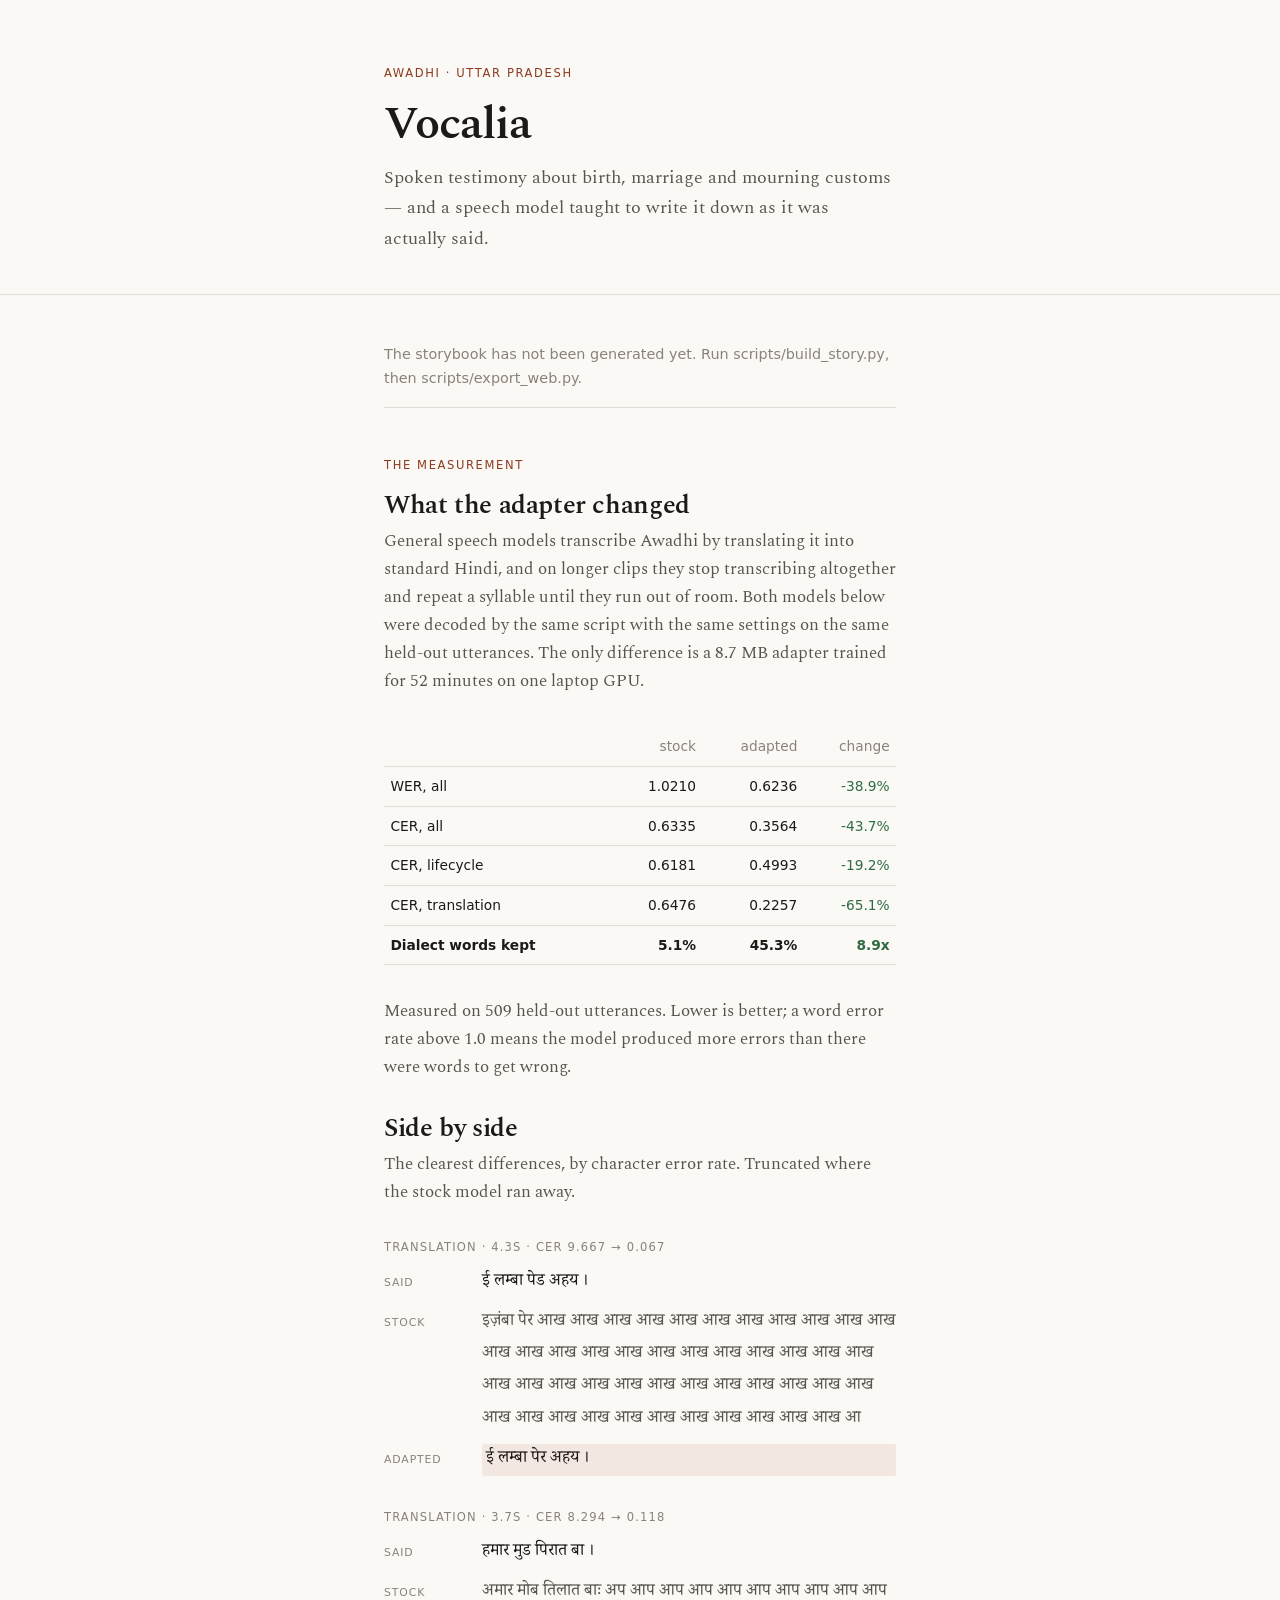
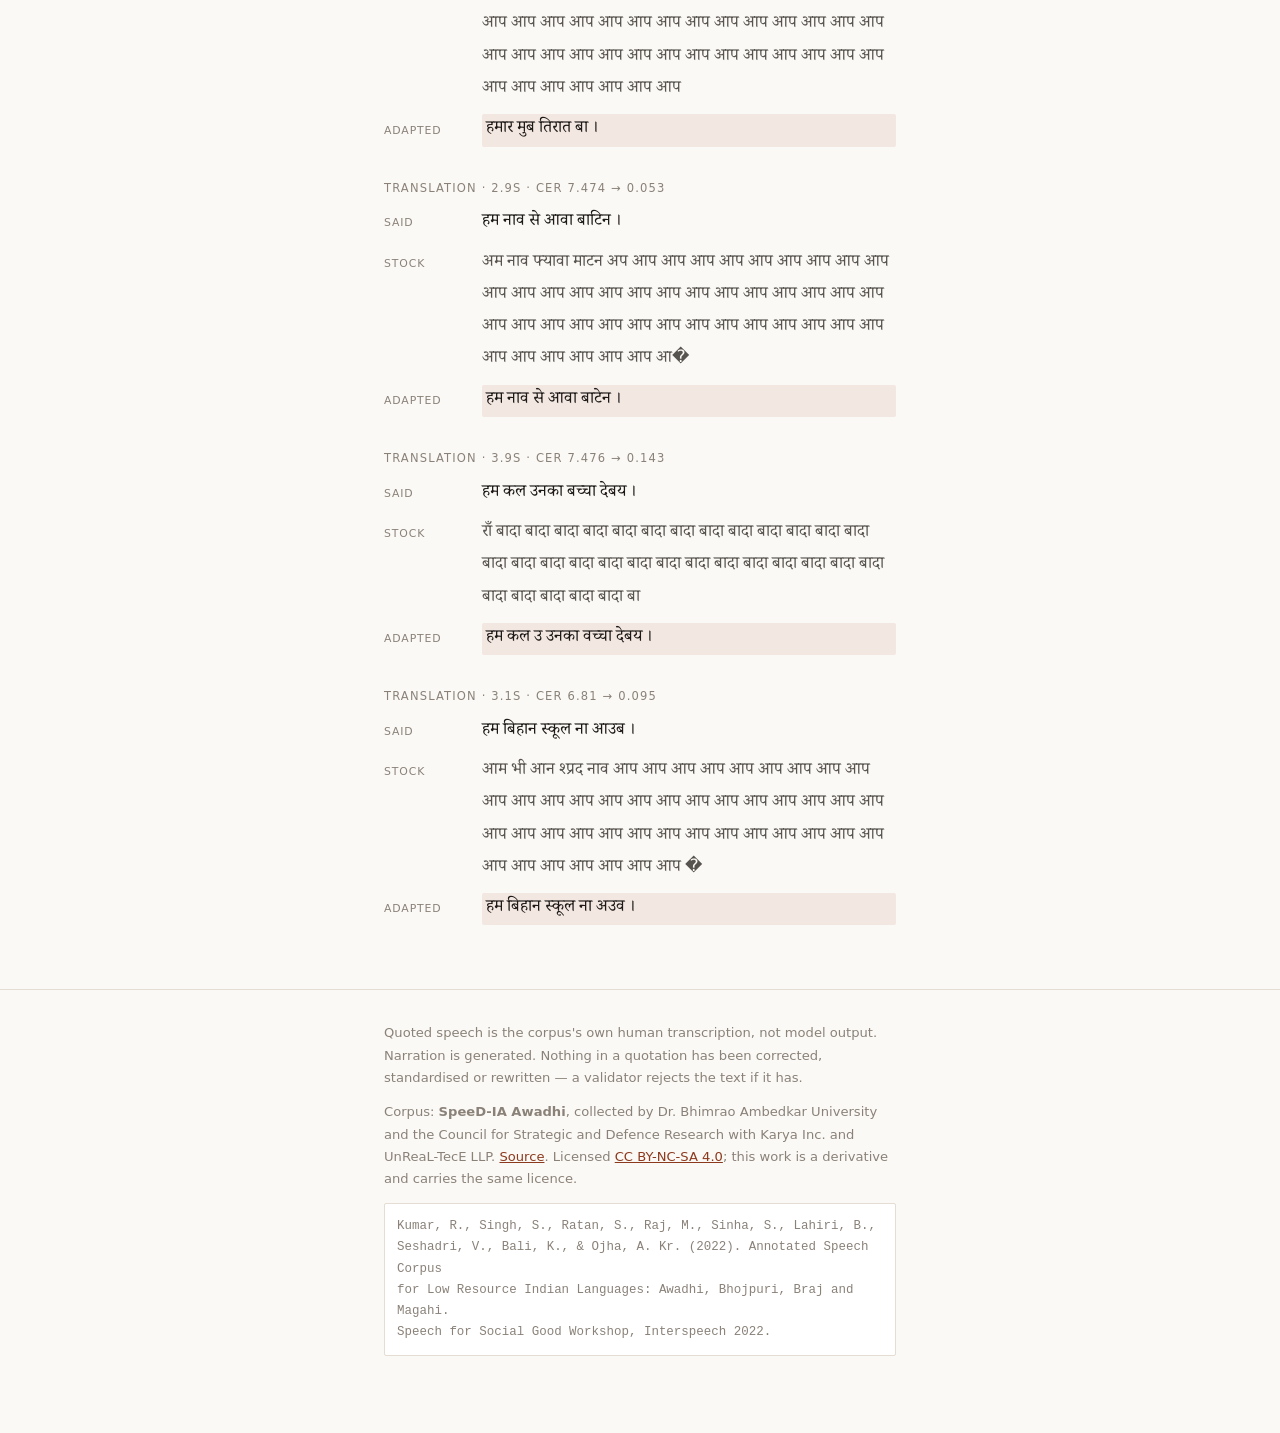
==== web/index.html @ 850640a4 "Add the static reader and its data export web/ is a static page with no backend: scripts/export_web." ====
<!doctype html>
<html lang="en">
<head>
<meta charset="utf-8">
<meta name="viewport" content="width=device-width, initial-scale=1">
<title>Vocalia</title>
<meta name="description" content="Awadhi testimony on birth, marriage and mourning customs, with a speech model adapted to transcribe the dialect as spoken.">
<link rel="preconnect" href="https://fonts.googleapis.com">
<link rel="preconnect" href="https://fonts.gstatic.com" crossorigin>
<link href="https://fonts.googleapis.com/css2?family=Noto+Serif+Devanagari:wght@400;600&family=Spectral:ital,wght@0,400;0,600;1,400&display=swap" rel="stylesheet">
<link rel="stylesheet" href="styles.css">
</head>
<body>

<header class="masthead">
  <div class="wrap">
    <p class="eyebrow">Awadhi &middot; Uttar Pradesh</p>
    <h1 id="title">Vocalia</h1>
    <p class="standfirst" id="subtitle">
      Spoken testimony about birth, marriage and mourning customs &mdash; and a
      speech model taught to write it down as it was actually said.
    </p>
  </div>
</header>

<main class="wrap">
  <section id="story">
    <p class="status">Loading&hellip;</p>
  </section>

  <section class="compare" id="compare">
    <p class="eyebrow">The measurement</p>
    <h2>What the adapter changed</h2>
    <p class="intro">
      General speech models transcribe Awadhi by translating it into standard
      Hindi, and on longer clips they stop transcribing altogether and repeat a
      syllable until they run out of room. Both models below were decoded by the
      same script with the same settings on the same held-out utterances. The
      only difference is a 8.7&nbsp;MB adapter trained for 52 minutes on one
      laptop GPU.
    </p>
    <div id="metrics"></div>
    <div id="samples"></div>
  </section>
</main>

<footer>
  <div class="wrap">
    <p id="provenance">
      Quoted speech is the corpus's own human transcription, not model output.
      Narration is generated. Nothing in a quotation has been corrected,
      standardised or rewritten &mdash; a validator rejects the text if it has.
    </p>
    <p>
      Corpus: <strong>SpeeD-IA Awadhi</strong>, collected by Dr.&nbsp;Bhimrao
      Ambedkar University and the Council for Strategic and Defence Research with
      Karya Inc. and UnReaL-TecE LLP.
      <a href="https://github.com/unrealtecellp/SpeeD-IA">Source</a>.
      Licensed <a href="https://creativecommons.org/licenses/by-nc-sa/4.0/">CC BY-NC-SA 4.0</a>;
      this work is a derivative and carries the same licence.
    </p>
    <pre class="cite">Kumar, R., Singh, S., Ratan, S., Raj, M., Sinha, S., Lahiri, B.,
Seshadri, V., Bali, K., &amp; Ojha, A. Kr. (2022). Annotated Speech Corpus
for Low Resource Indian Languages: Awadhi, Bhojpuri, Braj and Magahi.
Speech for Social Good Workshop, Interspeech 2022.</pre>
  </div>
</footer>

<script src="app.js"></script>
</body>
</html>
---- web/styles.css ----
:root {
  --bg: #fbf9f5;
  --surface: #ffffff;
  --ink: #1c1917;
  --ink-soft: #57534e;
  --ink-faint: #8a8279;
  --rule: #e3ddd3;
  --accent: #8c3a1e;
  --accent-soft: #f3e7e1;
  --good: #2f6b43;
  --bad: #9a3412;
  --measure: 34rem;
  --devanagari: "Noto Serif Devanagari", "Nirmala UI", "Mangal", serif;
  --latin: "Spectral", Georgia, "Times New Roman", serif;
  --ui: ui-sans-serif, system-ui, -apple-system, "Segoe UI", sans-serif;
}

@media (prefers-color-scheme: dark) {
  :root:not([data-theme="light"]) {
    --bg: #15130f;
    --surface: #1e1b16;
    --ink: #f0ece4;
    --ink-soft: #bdb5a8;
    --ink-faint: #8a8279;
    --rule: #342f27;
    --accent: #e89070;
    --accent-soft: #2d211b;
    --good: #7cc296;
    --bad: #e89070;
  }
}
:root[data-theme="dark"] {
  --bg: #15130f;
  --surface: #1e1b16;
  --ink: #f0ece4;
  --ink-soft: #bdb5a8;
  --ink-faint: #8a8279;
  --rule: #342f27;
  --accent: #e89070;
  --accent-soft: #2d211b;
  --good: #7cc296;
  --bad: #e89070;
}

* { box-sizing: border-box; }

body {
  margin: 0;
  background: var(--bg);
  color: var(--ink);
  font-family: var(--latin);
  font-size: 1.0625rem;
  line-height: 1.65;
  -webkit-font-smoothing: antialiased;
}

.wrap { max-width: var(--measure); margin: 0 auto; padding: 0 16px; }

/* ---------------------------------------------------------------- header --- */

header.masthead {
  border-bottom: 1px solid var(--rule);
  padding: 4rem 0 2.5rem;
  margin-bottom: 3rem;
}
.eyebrow {
  font-family: var(--ui);
  font-size: 0.72rem;
  letter-spacing: 0.14em;
  text-transform: uppercase;
  color: var(--accent);
  margin: 0 0 1rem;
}
h1 {
  font-size: clamp(2rem, 7vw, 2.9rem);
  line-height: 1.12;
  letter-spacing: -0.02em;
  margin: 0 0 0.75rem;
  font-weight: 600;
}
.standfirst {
  font-size: 1.15rem;
  color: var(--ink-soft);
  margin: 0;
  text-wrap: pretty;
}

/* --------------------------------------------------------------- chapters --- */

.chapter { margin: 0 0 4.5rem; }
.chapter-num {
  font-family: var(--ui);
  font-size: 0.72rem;
  letter-spacing: 0.14em;
  text-transform: uppercase;
  color: var(--ink-faint);
  margin: 0 0 0.4rem;
}
h2 {
  font-size: 1.6rem;
  line-height: 1.2;
  letter-spacing: -0.015em;
  margin: 0 0 0.35rem;
  font-weight: 600;
}
.chapter-sub { color: var(--ink-soft); font-style: italic; margin: 0 0 1.5rem; }
.intro { color: var(--ink-soft); margin: 0 0 2rem; }
.bridge { color: var(--ink-soft); margin: 0 0 1.25rem; }

.entry {
  background: var(--surface);
  border: 1px solid var(--rule);
  border-left: 3px solid var(--accent);
  border-radius: 2px;
  padding: 1.25rem 1.25rem 1rem;
  margin: 0 0 1.5rem;
}

/* Devanagari needs more vertical room than Latin at the same point size, or
   the matras collide with the line above. */
.quote {
  font-family: var(--devanagari);
  font-size: 1.22rem;
  line-height: 2.05;
  margin: 0 0 0.9rem;
  text-wrap: pretty;
}

.entry-foot {
  display: flex;
  align-items: center;
  gap: 0.75rem;
  flex-wrap: wrap;
  border-top: 1px solid var(--rule);
  padding-top: 0.75rem;
}
.utt-id {
  font-family: var(--ui);
  font-size: 0.7rem;
  color: var(--ink-faint);
  letter-spacing: 0.04em;
}
audio { height: 32px; max-width: 100%; flex: 1 1 200px; }

/* ------------------------------------------------------------- comparison --- */

.compare { border-top: 1px solid var(--rule); padding-top: 3rem; margin-top: 1rem; }

table.metrics {
  width: 100%;
  border-collapse: collapse;
  font-family: var(--ui);
  font-size: 0.86rem;
  margin: 1.5rem 0 2rem;
}
table.metrics th, table.metrics td {
  text-align: right;
  padding: 0.5rem 0.4rem;
  border-bottom: 1px solid var(--rule);
}
table.metrics th:first-child, table.metrics td:first-child { text-align: left; }
table.metrics thead th { color: var(--ink-faint); font-weight: 500; }
table.metrics tbody tr:last-child td { font-weight: 600; }
.delta-good { color: var(--good); }
.delta-bad { color: var(--bad); }

.sample { margin: 0 0 2rem; }
.sample h4 {
  font-family: var(--ui);
  font-size: 0.72rem;
  letter-spacing: 0.1em;
  text-transform: uppercase;
  color: var(--ink-faint);
  margin: 0 0 0.6rem;
  font-weight: 500;
}
.line { display: grid; grid-template-columns: 5.5rem 1fr; gap: 0.6rem; margin-bottom: 0.5rem; }
.line .label {
  font-family: var(--ui);
  font-size: 0.68rem;
  letter-spacing: 0.08em;
  text-transform: uppercase;
  color: var(--ink-faint);
  padding-top: 0.45rem;
}
.line .text { font-family: var(--devanagari); line-height: 1.9; }
.line.ref .text { color: var(--ink); }
.line.base .text { color: var(--ink-soft); }
.line.lora .text { color: var(--ink); background: var(--accent-soft); padding: 0 0.3rem; border-radius: 2px; }

@media (max-width: 34rem) {
  .line { grid-template-columns: 1fr; gap: 0.15rem; }
  .line .label { padding-top: 0.4rem; }
}

/* ------------------------------------------------------------------ foot --- */

footer {
  border-top: 1px solid var(--rule);
  margin-top: 4rem;
  padding: 2rem 0 4rem;
  font-family: var(--ui);
  font-size: 0.82rem;
  color: var(--ink-faint);
  line-height: 1.7;
}
footer a { color: var(--accent); }
footer p { margin: 0 0 0.75rem; }
.cite {
  font-size: 0.78rem;
  background: var(--surface);
  border: 1px solid var(--rule);
  border-radius: 2px;
  padding: 0.75rem;
  overflow-x: auto;
  white-space: pre-wrap;
  word-break: break-word;
}

.status { color: var(--ink-faint); font-family: var(--ui); font-size: 0.9rem; }
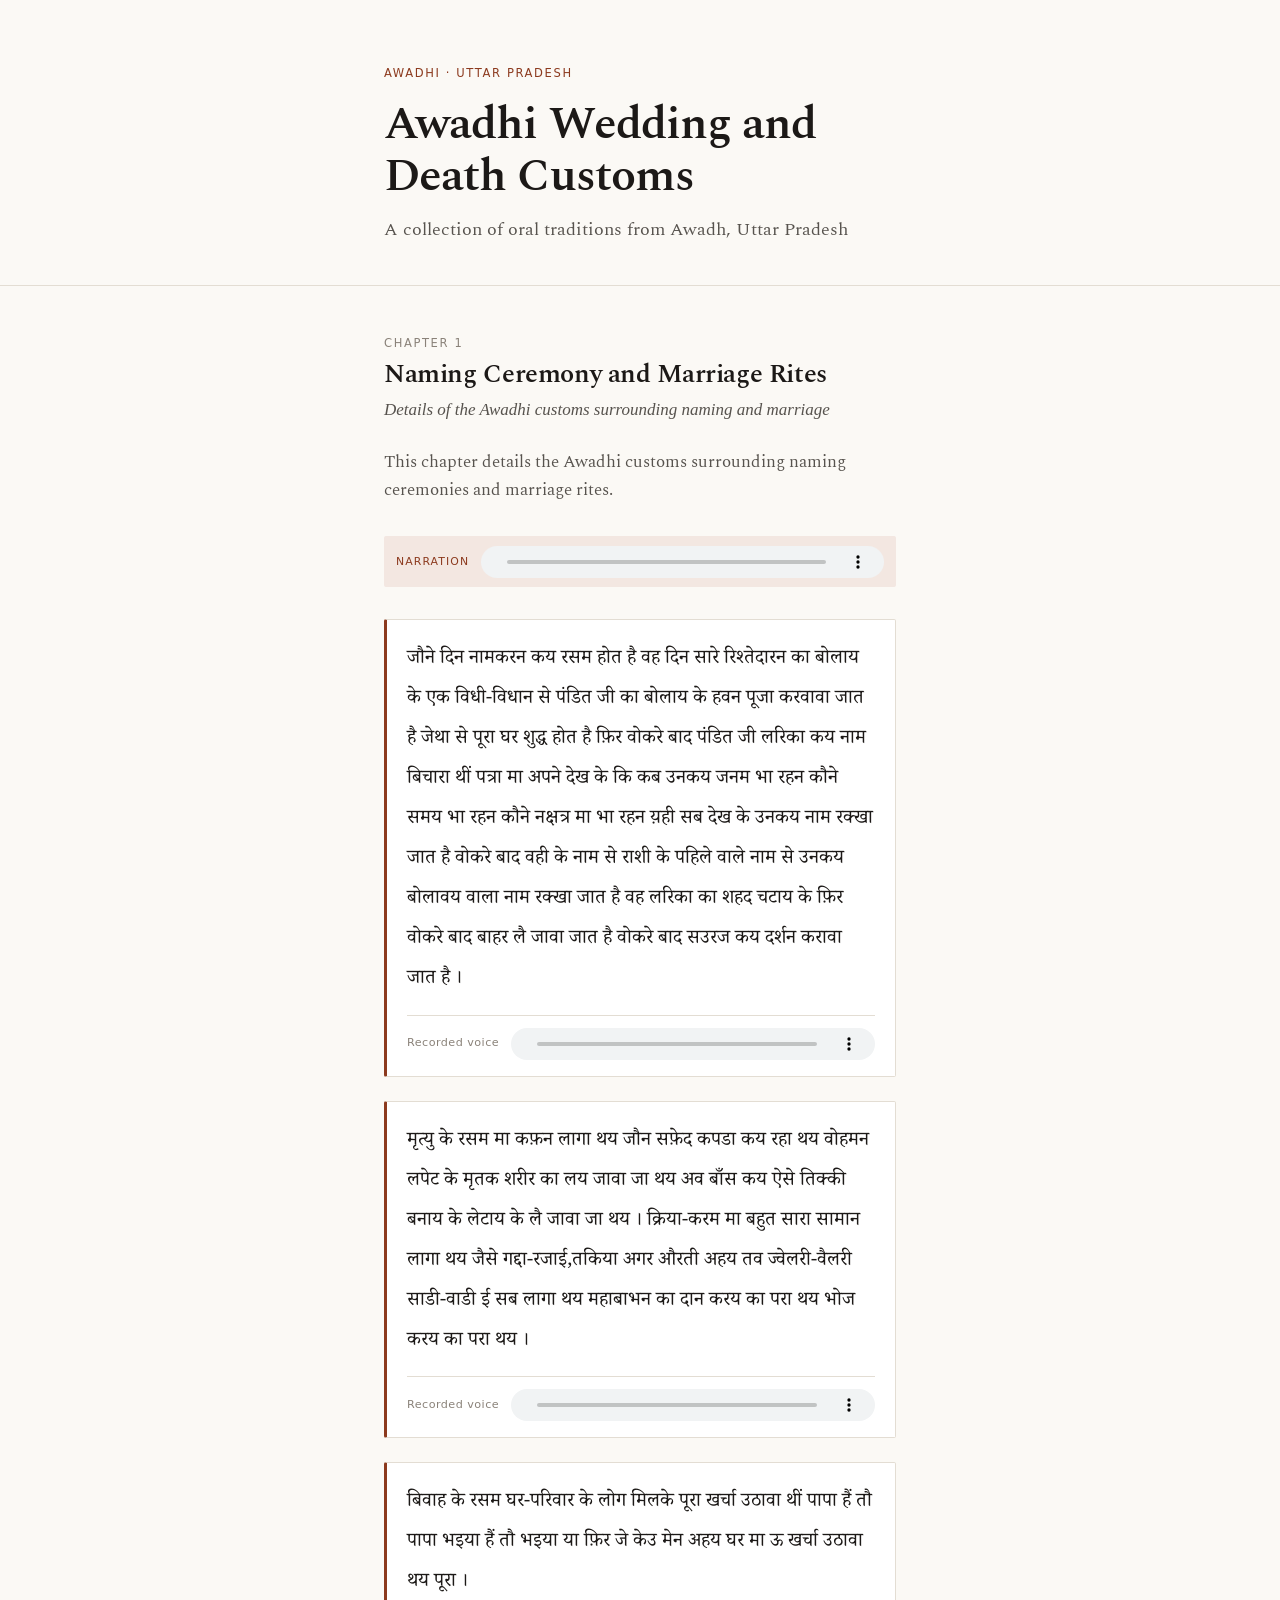
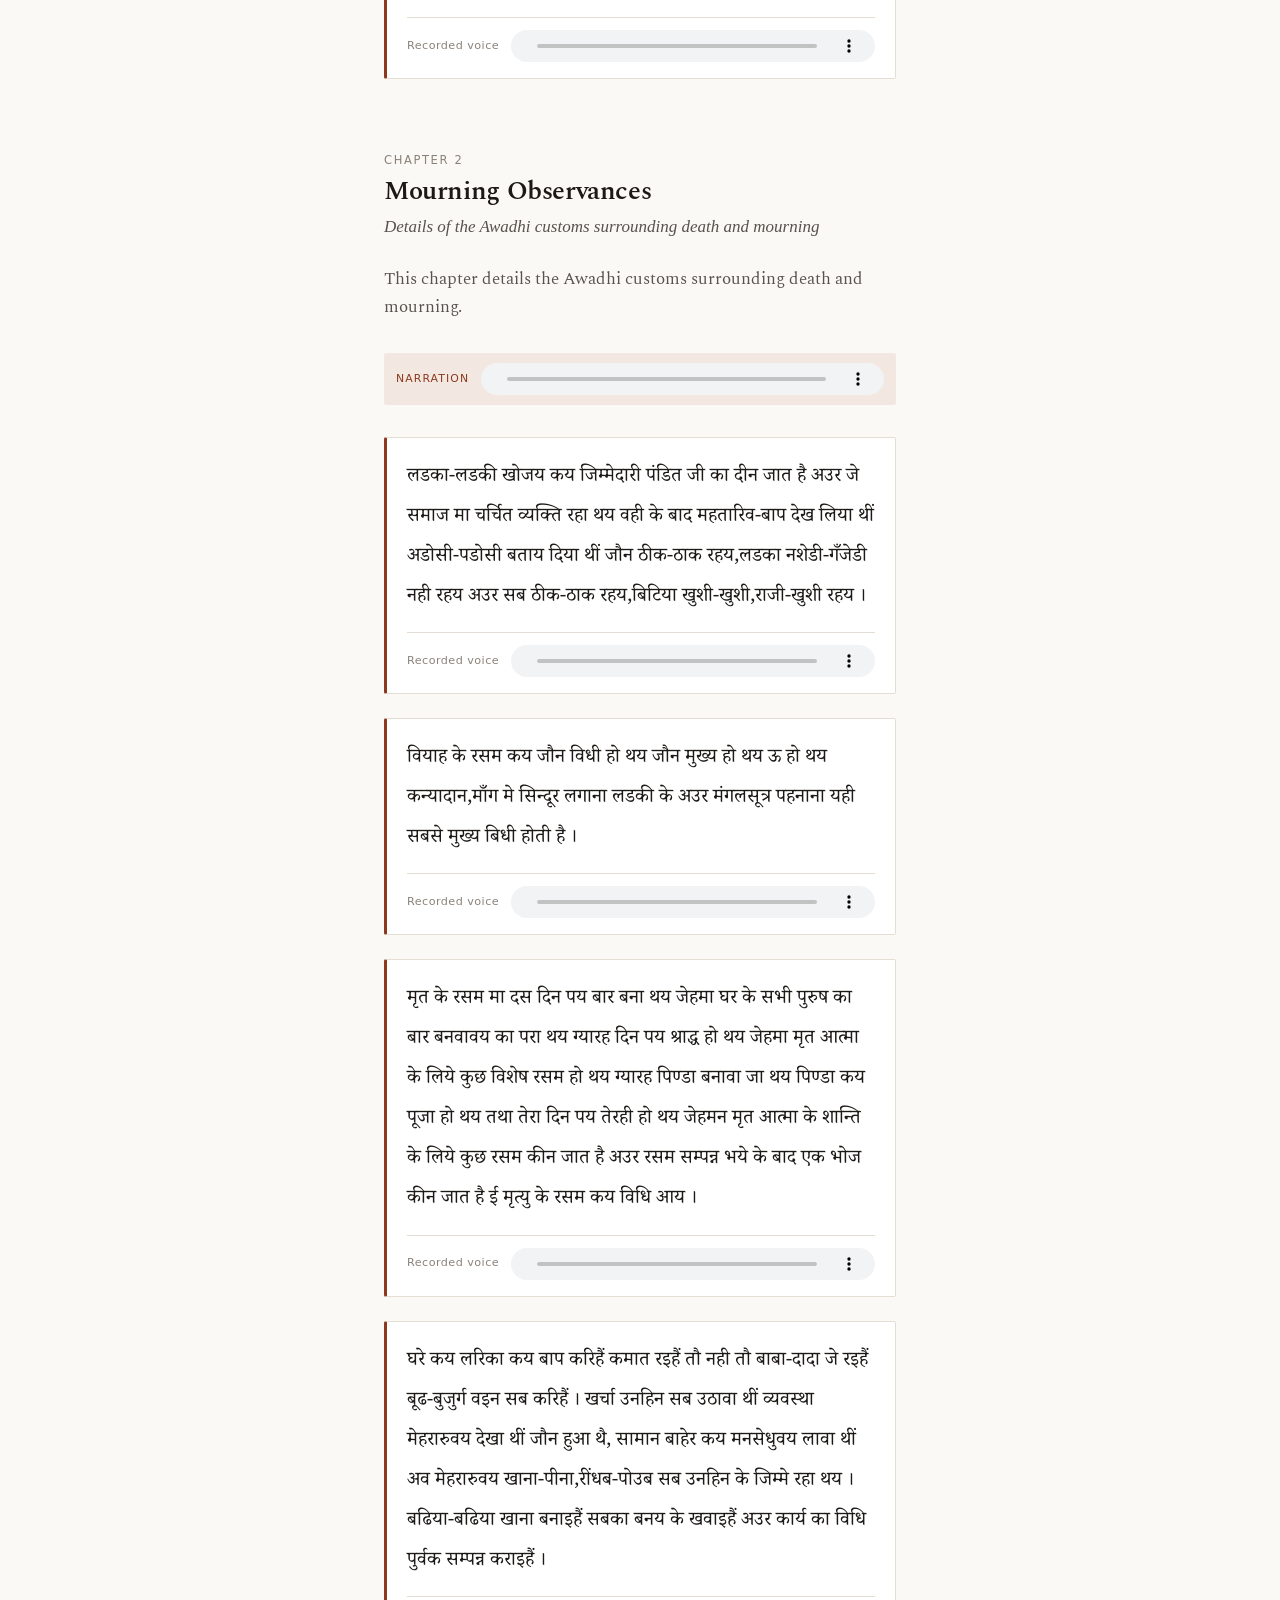
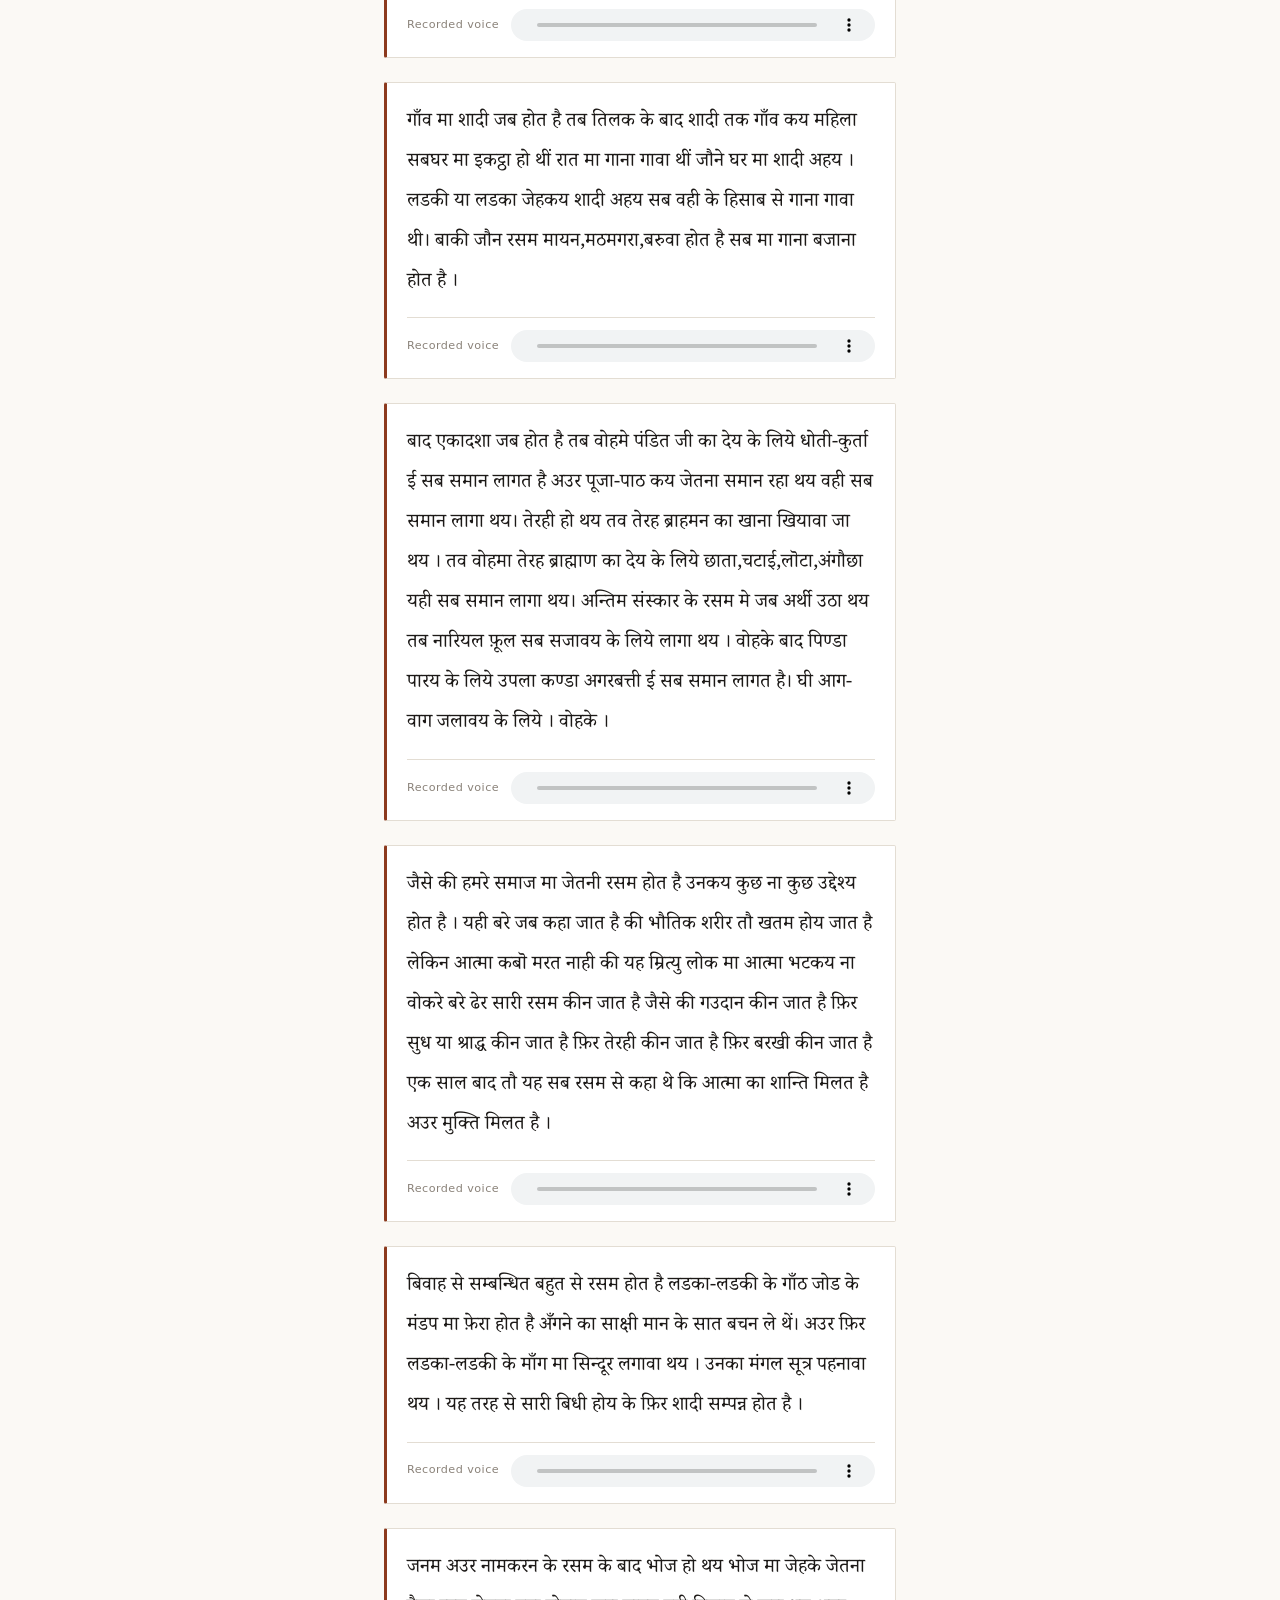
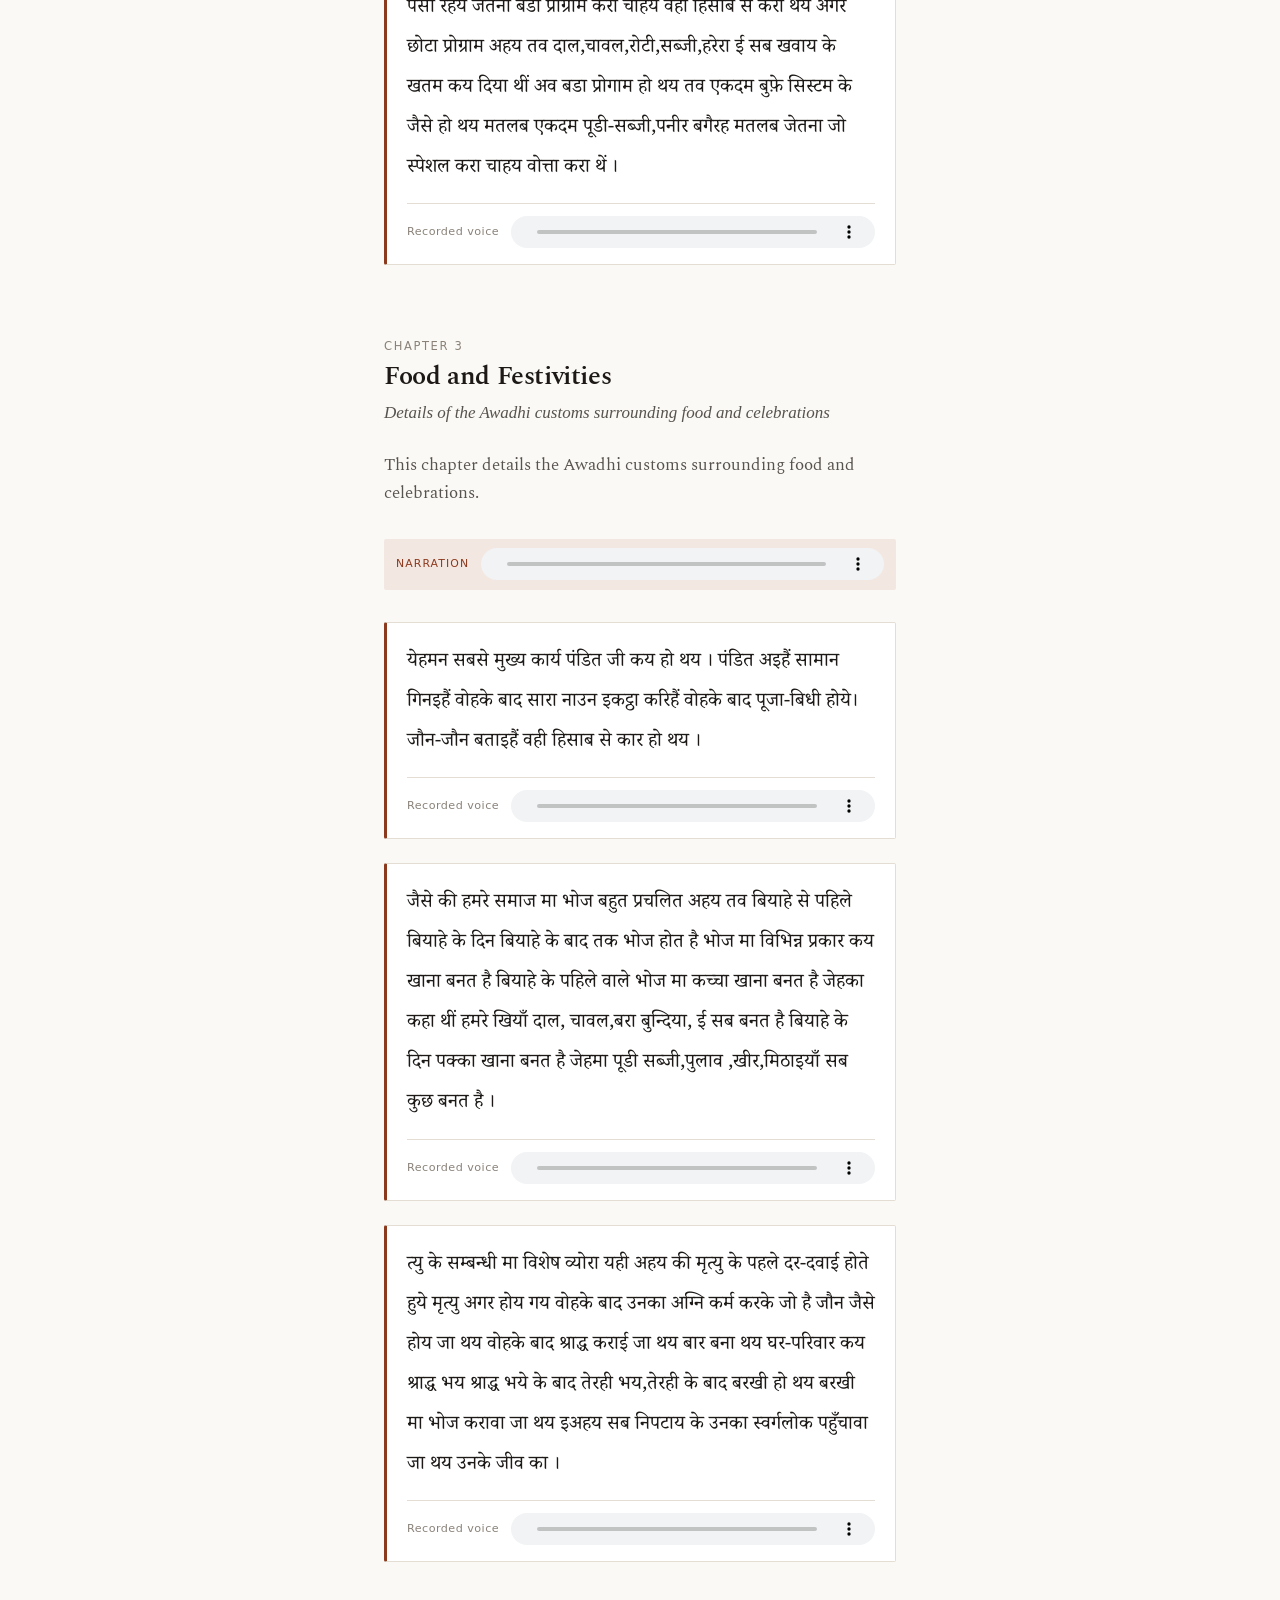
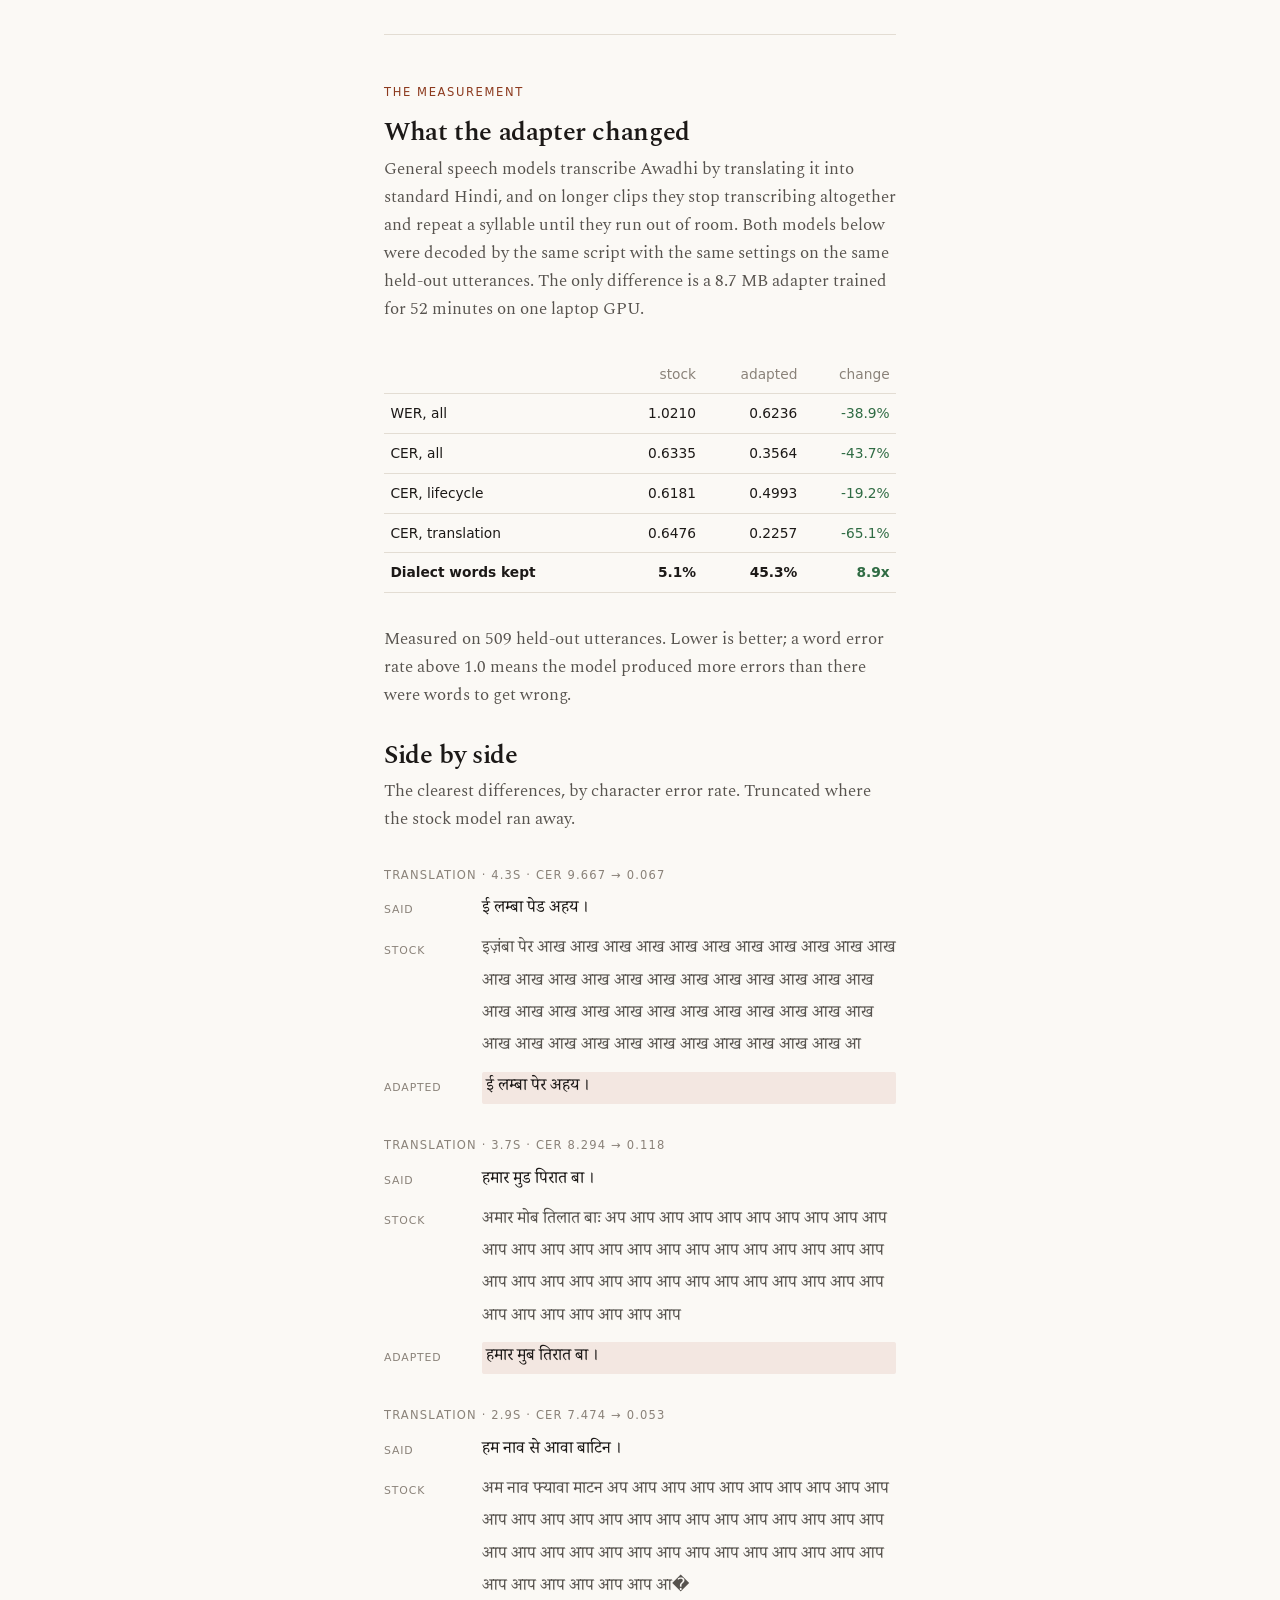
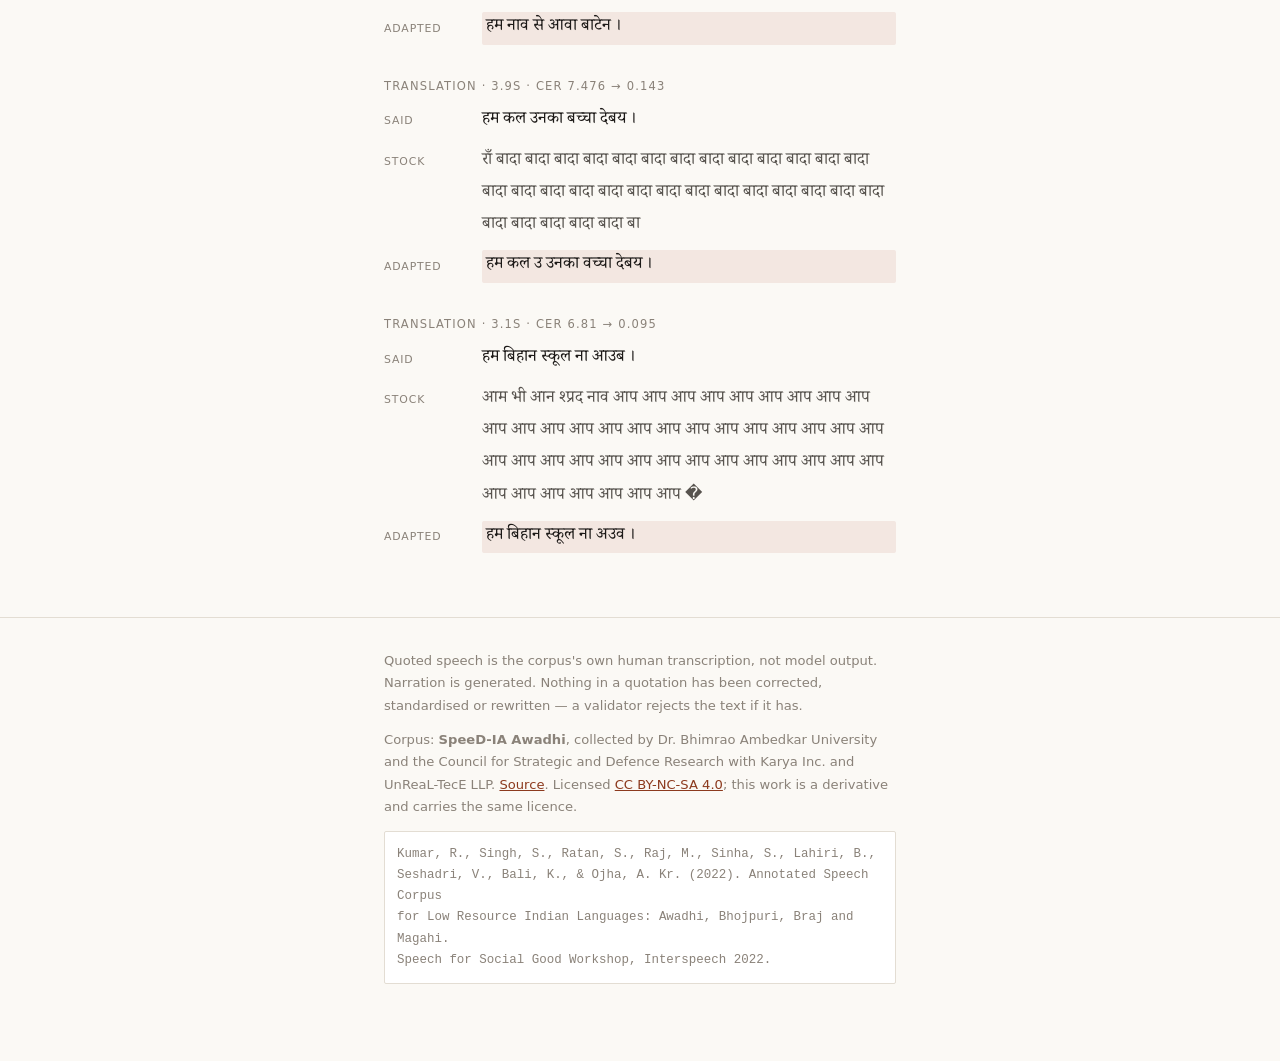
==== commit dde13b0f: "Rename the project to Homespun Vocalia read like a text-to-speech startup, which is close to the opp" ====
--- a/web/index.html
+++ b/web/index.html
@@ -3,7 +3,7 @@
 <head>
 <meta charset="utf-8">
 <meta name="viewport" content="width=device-width, initial-scale=1">
-<title>Vocalia</title>
+<title>Homespun</title>
 <meta name="description" content="Awadhi testimony on birth, marriage and mourning customs, with a speech model adapted to transcribe the dialect as spoken.">
 <link rel="preconnect" href="https://fonts.googleapis.com">
 <link rel="preconnect" href="https://fonts.gstatic.com" crossorigin>
@@ -15,7 +15,7 @@
 <header class="masthead">
   <div class="wrap">
     <p class="eyebrow">Awadhi &middot; Uttar Pradesh</p>
-    <h1 id="title">Vocalia</h1>
+    <h1 id="title">Homespun</h1>
     <p class="standfirst" id="subtitle">
       Spoken testimony about birth, marriage and mourning customs &mdash; and a
       speech model taught to write it down as it was actually said.
--- a/web/styles.css
+++ b/web/styles.css
@@ -142,6 +142,24 @@
 }
 audio { height: 32px; max-width: 100%; flex: 1 1 200px; }
 
+.narration {
+  display: flex;
+  align-items: center;
+  gap: 0.75rem;
+  flex-wrap: wrap;
+  margin: 0 0 2rem;
+  padding: 0.6rem 0.75rem;
+  background: var(--accent-soft);
+  border-radius: 2px;
+}
+.narration-label {
+  font-family: var(--ui);
+  font-size: 0.68rem;
+  letter-spacing: 0.1em;
+  text-transform: uppercase;
+  color: var(--accent);
+}
+
 /* ------------------------------------------------------------- comparison --- */
 
 .compare { border-top: 1px solid var(--rule); padding-top: 3rem; margin-top: 1rem; }
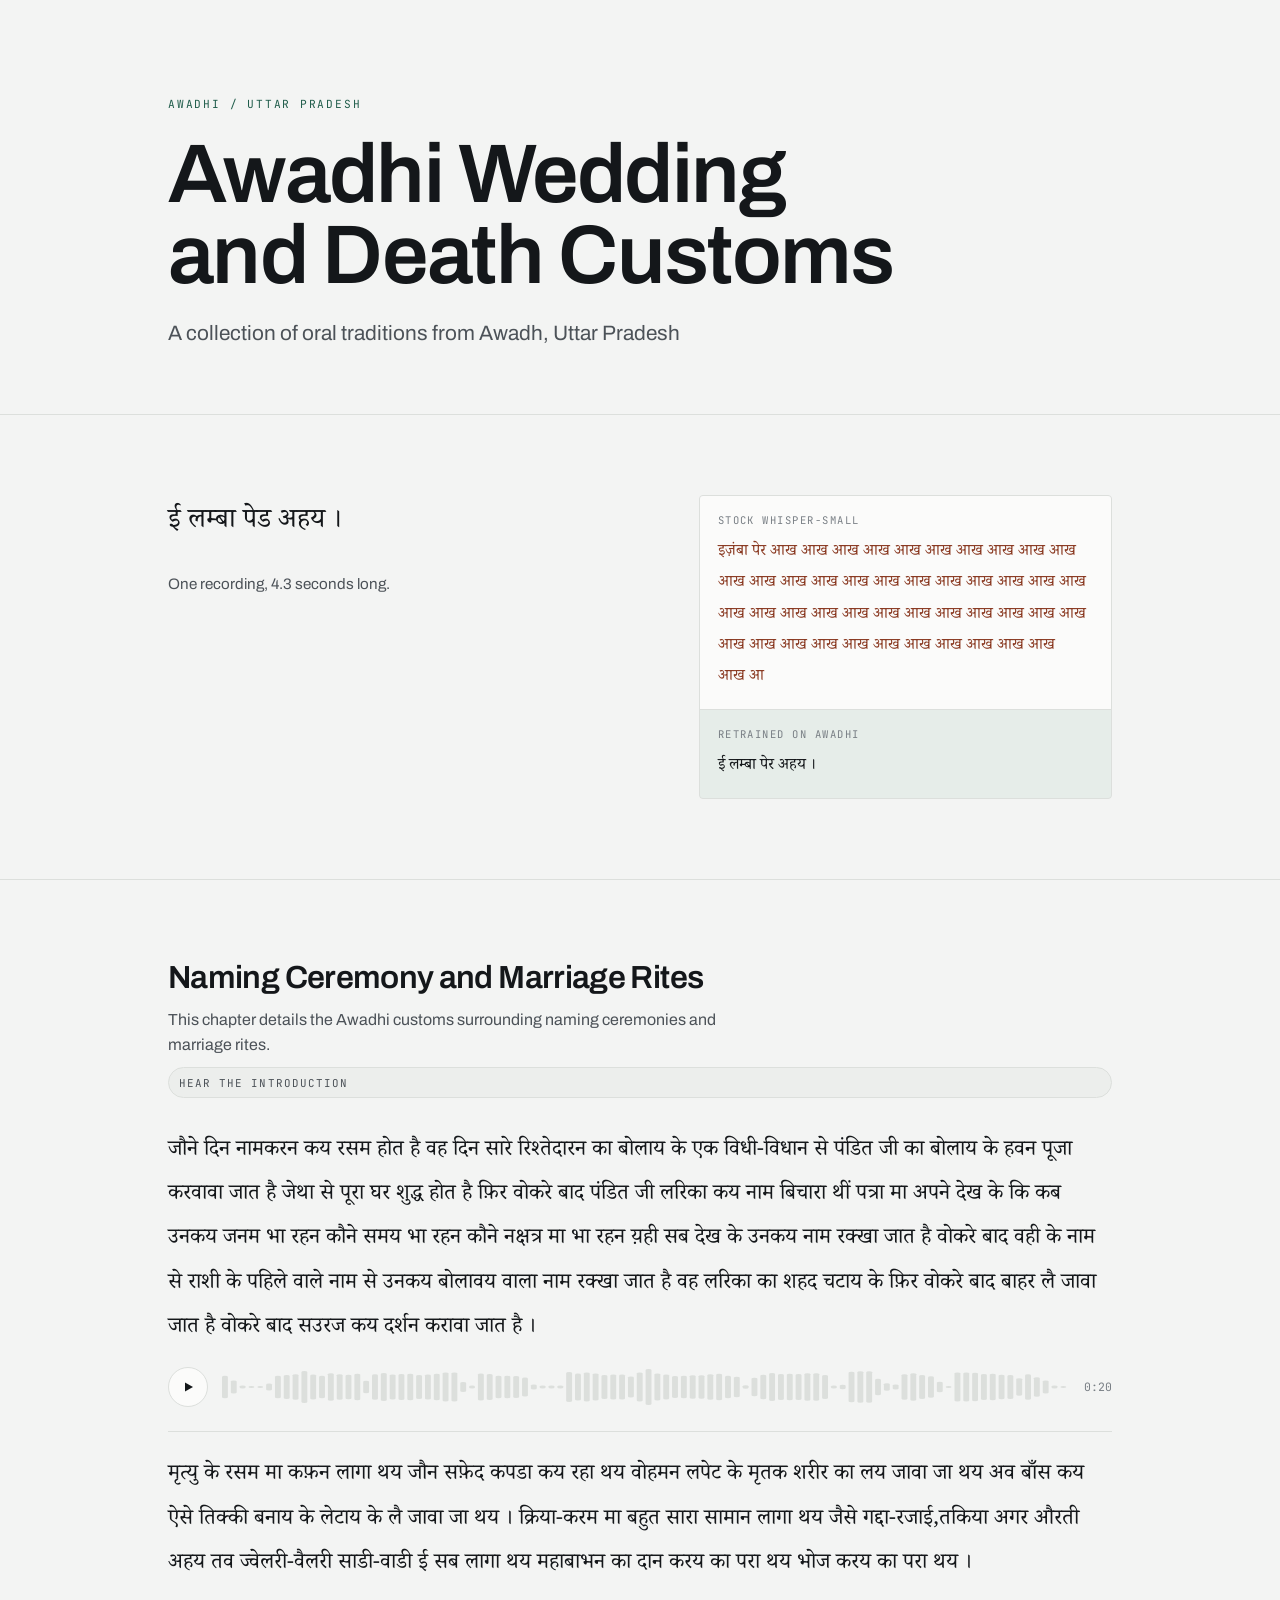
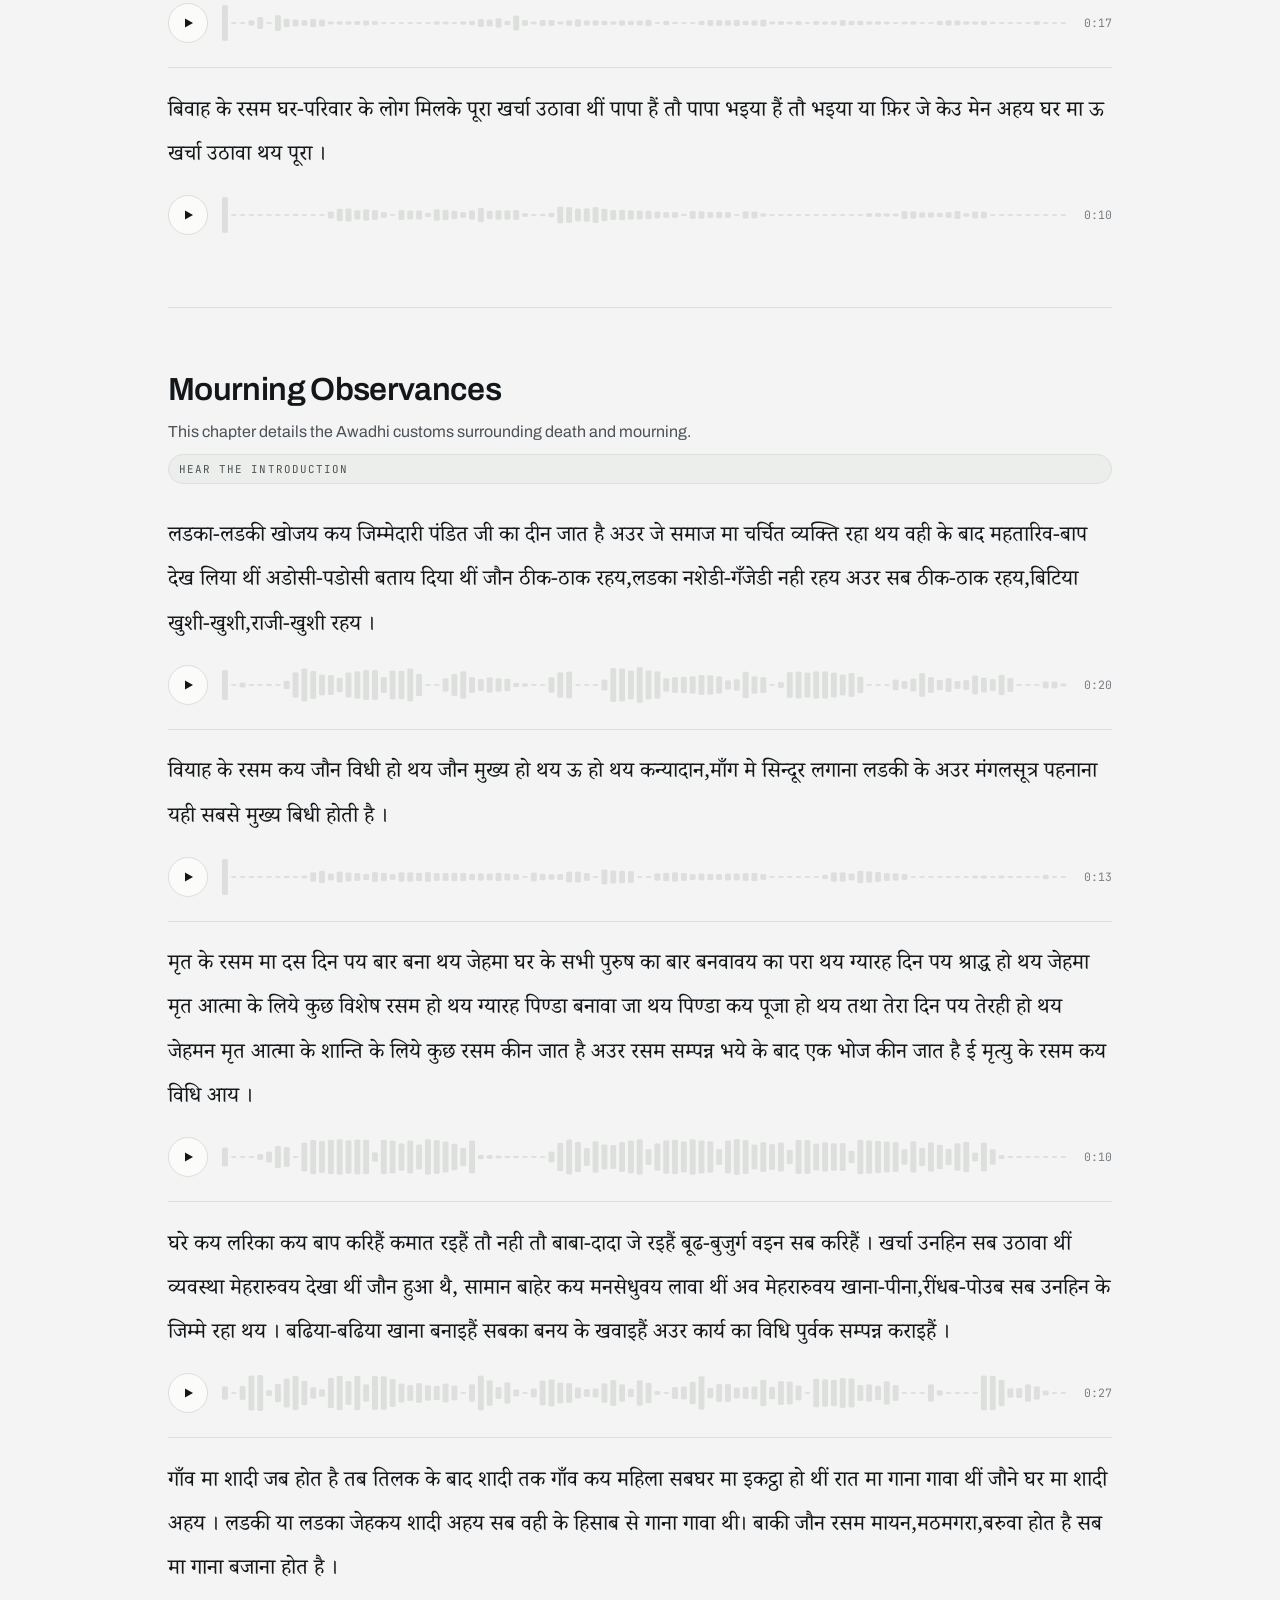
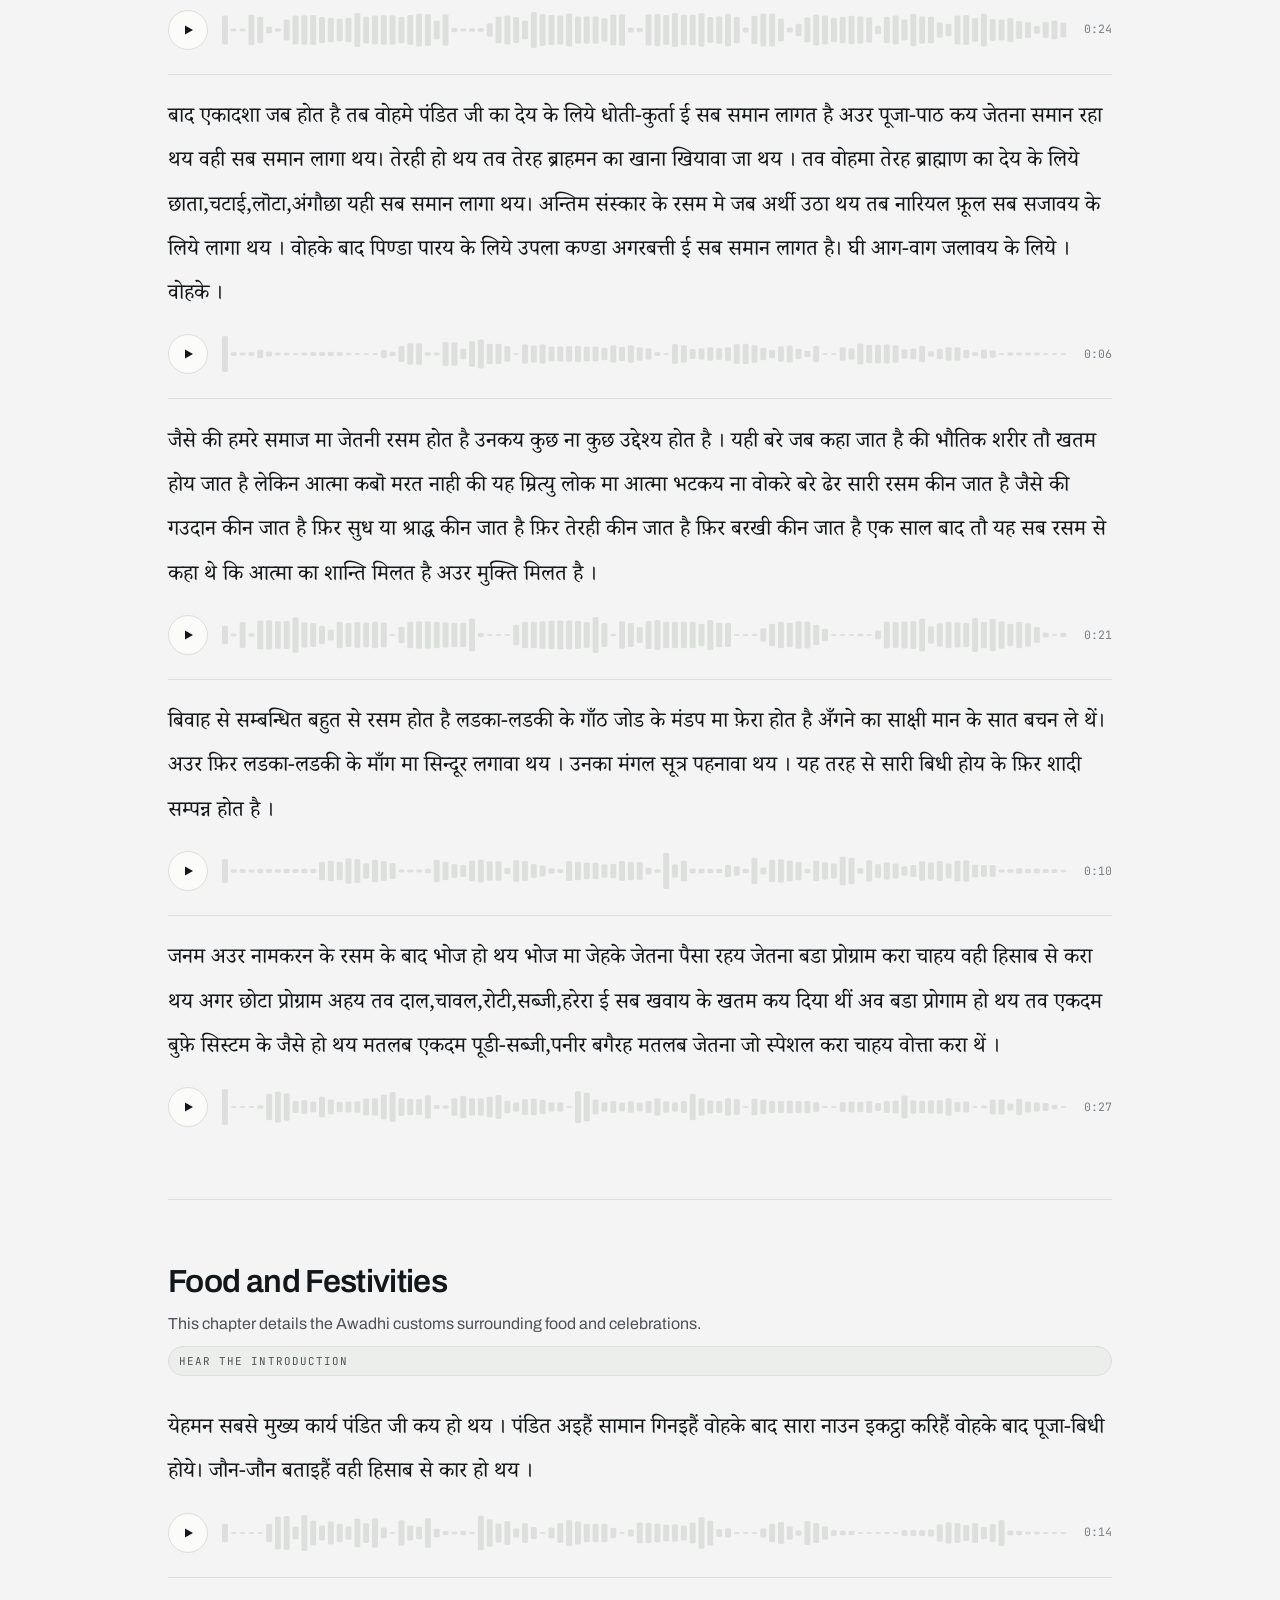
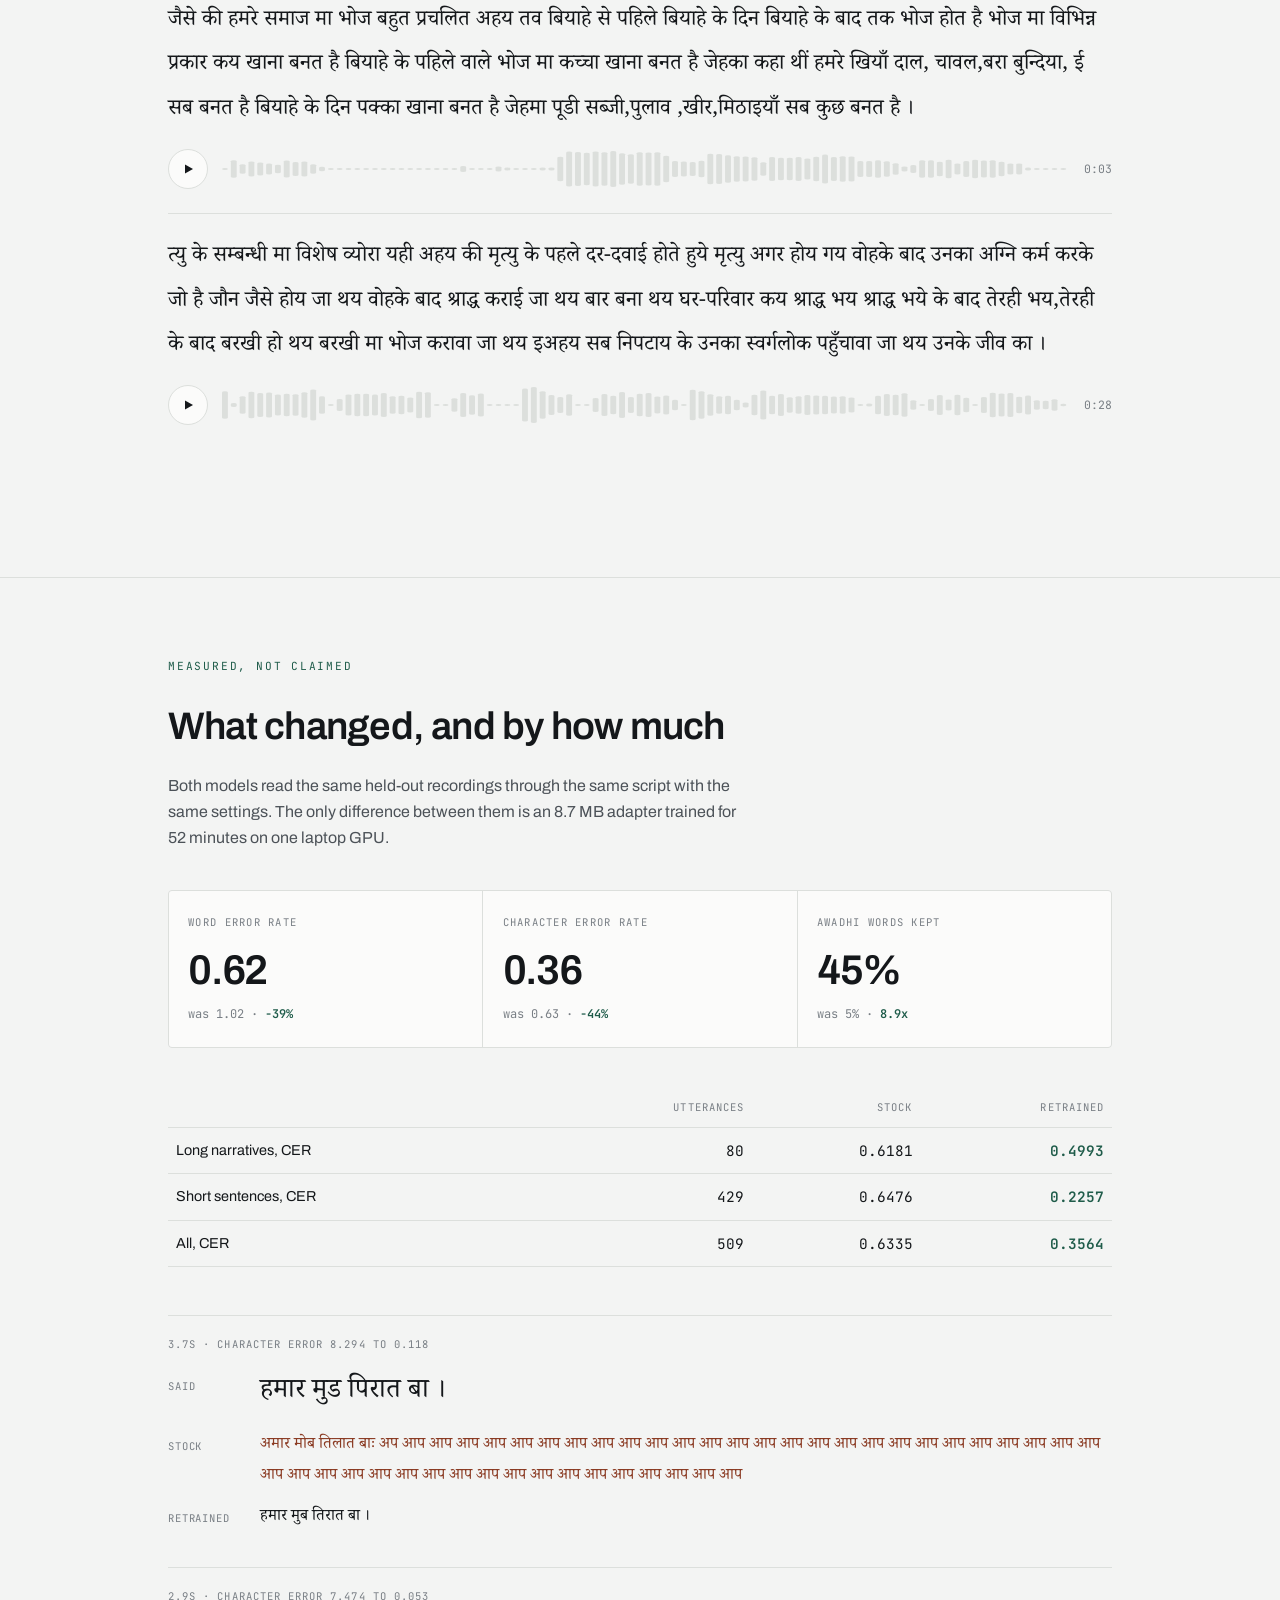
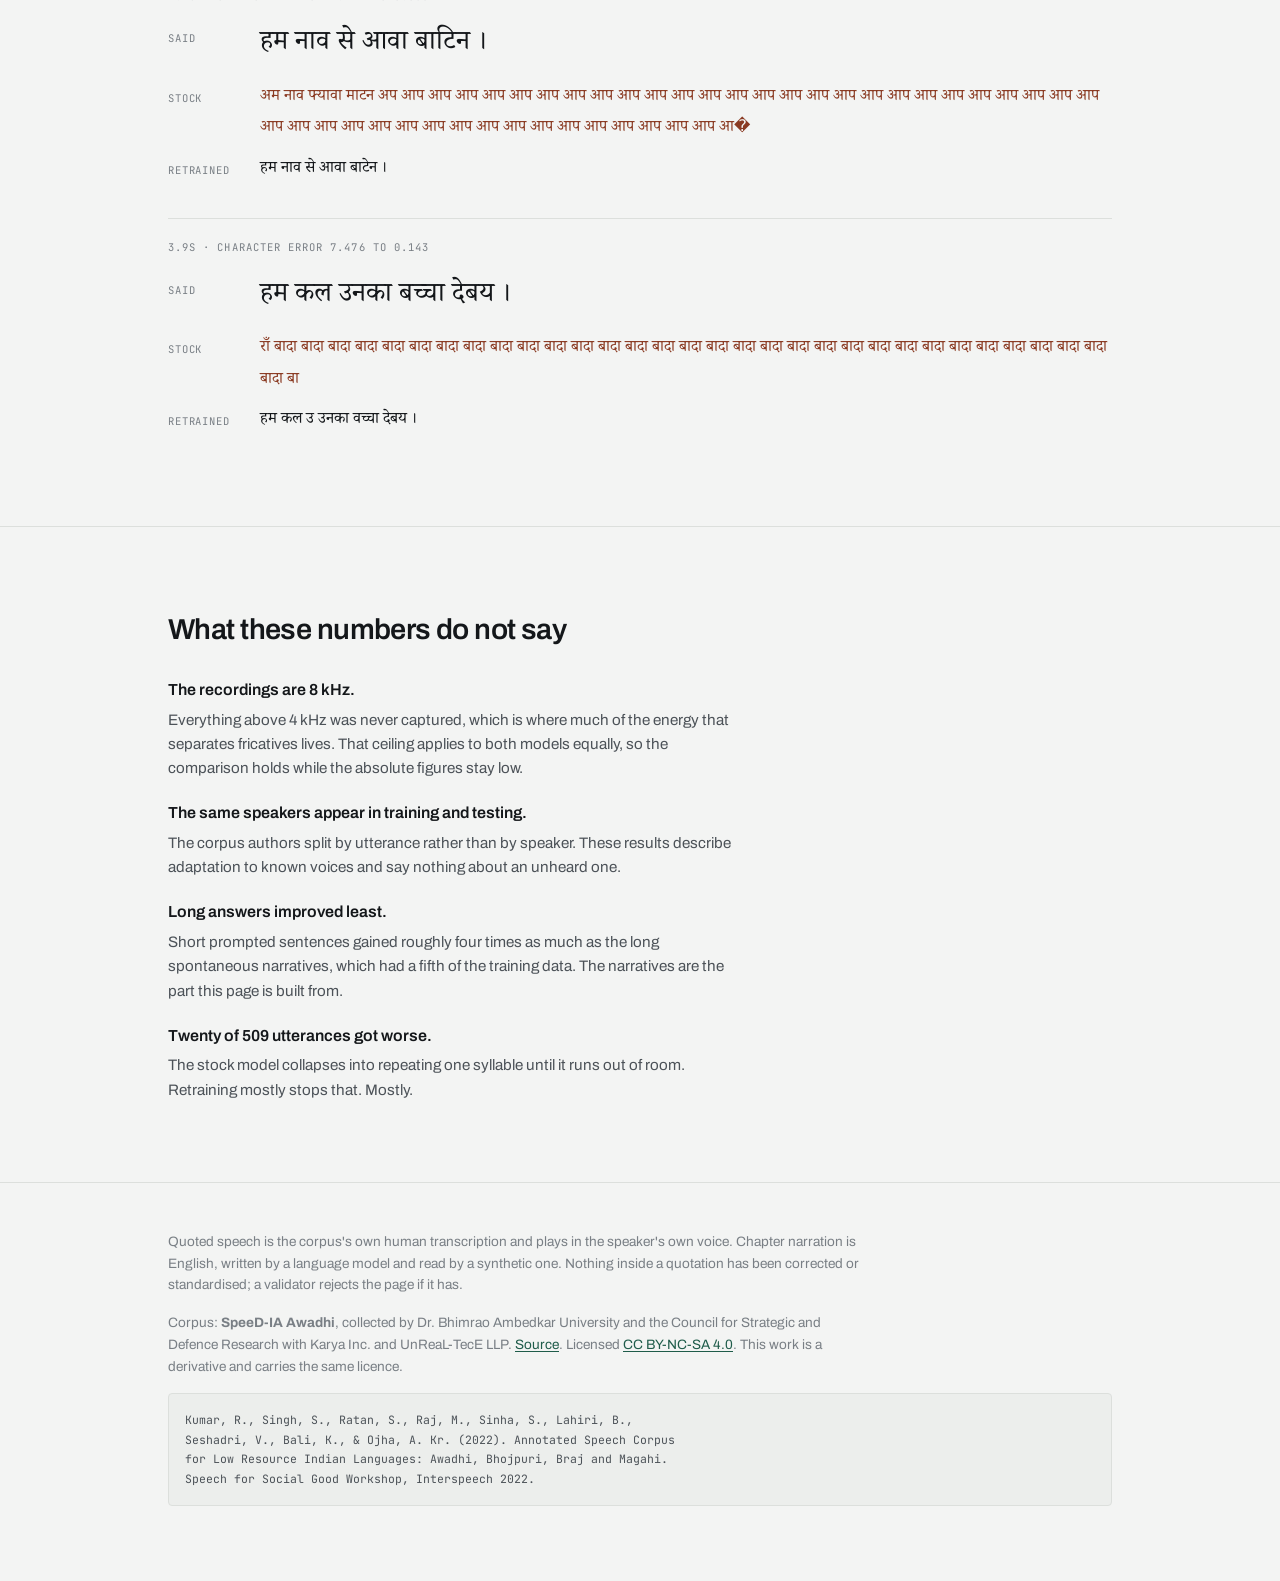
==== commit 40cac806: "Redesign the reader as an editorial document Design read: editorial reader for judges and general re" ====
--- a/web/index.html
+++ b/web/index.html
@@ -4,60 +4,124 @@
 <meta charset="utf-8">
 <meta name="viewport" content="width=device-width, initial-scale=1">
 <title>Homespun</title>
-<meta name="description" content="Awadhi testimony on birth, marriage and mourning customs, with a speech model adapted to transcribe the dialect as spoken.">
+<meta name="description" content="Awadhi testimony on birth, marriage and mourning customs, with a speech model retrained to write the dialect down as it was actually said.">
+<meta property="og:title" content="Homespun">
+<meta property="og:description" content="A speech model retrained to transcribe Awadhi without translating it into standard Hindi.">
+<meta name="theme-color" content="#f3f4f3" media="(prefers-color-scheme: light)">
+<meta name="theme-color" content="#101214" media="(prefers-color-scheme: dark)">
 <link rel="preconnect" href="https://fonts.googleapis.com">
 <link rel="preconnect" href="https://fonts.gstatic.com" crossorigin>
-<link href="https://fonts.googleapis.com/css2?family=Noto+Serif+Devanagari:wght@400;600&family=Spectral:ital,wght@0,400;0,600;1,400&display=swap" rel="stylesheet">
+<link href="https://fonts.googleapis.com/css2?family=Archivo:wght@400;500;600&family=JetBrains+Mono:wght@400;500&family=Noto+Serif+Devanagari:wght@400;500&display=swap" rel="stylesheet">
 <link rel="stylesheet" href="styles.css">
 </head>
 <body>
 
-<header class="masthead">
+<header class="hero">
   <div class="wrap">
-    <p class="eyebrow">Awadhi &middot; Uttar Pradesh</p>
+    <p class="eyebrow">Awadhi / Uttar Pradesh</p>
     <h1 id="title">Homespun</h1>
-    <p class="standfirst" id="subtitle">
-      Spoken testimony about birth, marriage and mourning customs &mdash; and a
-      speech model taught to write it down as it was actually said.
+    <p class="lede" id="subtitle">
+      Standard Hindi is the mill cloth. Awadhi is woven at home. Speech models
+      only know the first one.
     </p>
   </div>
 </header>
 
-<main class="wrap">
-  <section id="story">
-    <p class="status">Loading&hellip;</p>
+<main>
+
+  <!-- The hook: one real utterance, what the stock model made of it, what the
+       adapted model made of it. Filled from data/metrics.json. -->
+  <section class="exhibit" id="exhibit" hidden>
+    <div class="wrap">
+      <div class="exhibit-grid">
+        <div>
+          <p class="said" id="ex-said"></p>
+          <p class="gloss" id="ex-gloss"></p>
+        </div>
+        <div class="machine">
+          <div class="bad">
+            <p class="who">Stock whisper-small</p>
+            <p class="out" id="ex-stock"></p>
+          </div>
+          <div class="good">
+            <p class="who">Retrained on Awadhi</p>
+            <p class="out" id="ex-tuned"></p>
+          </div>
+        </div>
+      </div>
+    </div>
   </section>
 
-  <section class="compare" id="compare">
-    <p class="eyebrow">The measurement</p>
-    <h2>What the adapter changed</h2>
-    <p class="intro">
-      General speech models transcribe Awadhi by translating it into standard
-      Hindi, and on longer clips they stop transcribing altogether and repeat a
-      syllable until they run out of room. Both models below were decoded by the
-      same script with the same settings on the same held-out utterances. The
-      only difference is a 8.7&nbsp;MB adapter trained for 52 minutes on one
-      laptop GPU.
-    </p>
-    <div id="metrics"></div>
-    <div id="samples"></div>
+  <section class="chapters">
+    <div class="wrap">
+      <div id="story"><p class="status">Loading the testimony.</p></div>
+    </div>
   </section>
+
+  <section class="measure-section">
+    <div class="wrap">
+      <p class="eyebrow">Measured, not claimed</p>
+      <h2>What changed, and by how much</h2>
+      <p class="intro" id="measure-intro">
+        Both models read the same held-out recordings through the same script
+        with the same settings. The only difference between them is an 8.7 MB
+        adapter trained for 52 minutes on one laptop GPU.
+      </p>
+      <div class="figures" id="figures"></div>
+      <div id="table-wrap"></div>
+      <div class="samples" id="samples"></div>
+    </div>
+  </section>
+
+  <section class="notes">
+    <div class="wrap">
+      <h2>What these numbers do not say</h2>
+      <div class="note-list">
+        <div class="note">
+          <b>The recordings are 8 kHz.</b>
+          <span>Everything above 4 kHz was never captured, which is where much
+          of the energy that separates fricatives lives. That ceiling applies to
+          both models equally, so the comparison holds while the absolute
+          figures stay low.</span>
+        </div>
+        <div class="note">
+          <b>The same speakers appear in training and testing.</b>
+          <span>The corpus authors split by utterance rather than by speaker.
+          These results describe adaptation to known voices and say nothing
+          about an unheard one.</span>
+        </div>
+        <div class="note">
+          <b>Long answers improved least.</b>
+          <span>Short prompted sentences gained roughly four times as much as
+          the long spontaneous narratives, which had a fifth of the training
+          data. The narratives are the part this page is built from.</span>
+        </div>
+        <div class="note">
+          <b>Twenty of 509 utterances got worse.</b>
+          <span>The stock model collapses into repeating one syllable until it
+          runs out of room. Retraining mostly stops that. Mostly.</span>
+        </div>
+      </div>
+    </div>
+  </section>
+
 </main>
 
 <footer>
   <div class="wrap">
-    <p id="provenance">
-      Quoted speech is the corpus's own human transcription, not model output.
-      Narration is generated. Nothing in a quotation has been corrected,
-      standardised or rewritten &mdash; a validator rejects the text if it has.
+    <p>
+      Quoted speech is the corpus's own human transcription and plays in the
+      speaker's own voice. Chapter narration is English, written by a language
+      model and read by a synthetic one. Nothing inside a quotation has been
+      corrected or standardised; a validator rejects the page if it has.
     </p>
     <p>
-      Corpus: <strong>SpeeD-IA Awadhi</strong>, collected by Dr.&nbsp;Bhimrao
-      Ambedkar University and the Council for Strategic and Defence Research with
-      Karya Inc. and UnReaL-TecE LLP.
+      Corpus: <strong>SpeeD-IA Awadhi</strong>, collected by Dr. Bhimrao Ambedkar
+      University and the Council for Strategic and Defence Research with Karya
+      Inc. and UnReaL-TecE LLP.
       <a href="https://github.com/unrealtecellp/SpeeD-IA">Source</a>.
-      Licensed <a href="https://creativecommons.org/licenses/by-nc-sa/4.0/">CC BY-NC-SA 4.0</a>;
-      this work is a derivative and carries the same licence.
+      Licensed <a href="https://creativecommons.org/licenses/by-nc-sa/4.0/">CC BY-NC-SA 4.0</a>.
+      This work is a derivative and carries the same licence.
     </p>
     <pre class="cite">Kumar, R., Singh, S., Ratan, S., Raj, M., Sinha, S., Lahiri, B.,
 Seshadri, V., Bali, K., &amp; Ojha, A. Kr. (2022). Annotated Speech Corpus
--- a/web/styles.css
+++ b/web/styles.css
@@ -1,238 +1,285 @@
+/* Homespun -- editorial reader.
+ *
+ * DESIGN_VARIANCE 6 / MOTION_INTENSITY 4 / VISUAL_DENSITY 3.
+ *
+ * Palette is cool grey paper with a single deep-green accent. Deliberately not
+ * the warm cream and brass that documentary and heritage briefs default to:
+ * that palette is everywhere, and this page needs the Devanagari to be the
+ * warmest thing on it.
+ *
+ * Type: Archivo for Latin, Noto Serif Devanagari for the testimony. The serif
+ * is justified by the script rather than by mood -- Devanagari reads better
+ * with its traditional letterforms, and the contrast marks spoken words apart
+ * from everything written about them.
+ */
+
 :root {
-  --bg: #fbf9f5;
-  --surface: #ffffff;
-  --ink: #1c1917;
-  --ink-soft: #57534e;
-  --ink-faint: #8a8279;
-  --rule: #e3ddd3;
-  --accent: #8c3a1e;
-  --accent-soft: #f3e7e1;
-  --good: #2f6b43;
-  --bad: #9a3412;
-  --measure: 34rem;
-  --devanagari: "Noto Serif Devanagari", "Nirmala UI", "Mangal", serif;
-  --latin: "Spectral", Georgia, "Times New Roman", serif;
-  --ui: ui-sans-serif, system-ui, -apple-system, "Segoe UI", sans-serif;
+  --paper: #f3f4f3;
+  --surface: #fbfbfa;
+  --sunk: #eceeec;
+  --ink: #14171a;
+  --ink-2: #4c5258;
+  --ink-3: #797f85;
+  --rule: #dcdfdc;
+  --accent: #1f5c4a;
+  --accent-ink: #ffffff;
+  --accent-wash: #e6ede9;
+  --warn: #8a3a22;
+
+  --measure: 36rem;
+  --radius: 4px;
+
+  --latin: "Archivo", ui-sans-serif, system-ui, sans-serif;
+  --deva: "Noto Serif Devanagari", "Nirmala UI", "Mangal", serif;
+  --mono: "JetBrains Mono", ui-monospace, "SFMono-Regular", monospace;
+
+  --ease: cubic-bezier(0.16, 1, 0.3, 1);
 }
 
 @media (prefers-color-scheme: dark) {
   :root:not([data-theme="light"]) {
-    --bg: #15130f;
-    --surface: #1e1b16;
-    --ink: #f0ece4;
-    --ink-soft: #bdb5a8;
-    --ink-faint: #8a8279;
-    --rule: #342f27;
-    --accent: #e89070;
-    --accent-soft: #2d211b;
-    --good: #7cc296;
-    --bad: #e89070;
+    --paper: #101214;
+    --surface: #161a1c;
+    --sunk: #1b1f22;
+    --ink: #eceeec;
+    --ink-2: #a7aeb2;
+    --ink-3: #777e83;
+    --rule: #272c2f;
+    --accent: #6fb39c;
+    --accent-ink: #0d1412;
+    --accent-wash: #16241f;
+    --warn: #d08a6c;
   }
 }
 :root[data-theme="dark"] {
-  --bg: #15130f;
-  --surface: #1e1b16;
-  --ink: #f0ece4;
-  --ink-soft: #bdb5a8;
-  --ink-faint: #8a8279;
-  --rule: #342f27;
-  --accent: #e89070;
-  --accent-soft: #2d211b;
-  --good: #7cc296;
-  --bad: #e89070;
+  --paper: #101214;
+  --surface: #161a1c;
+  --sunk: #1b1f22;
+  --ink: #eceeec;
+  --ink-2: #a7aeb2;
+  --ink-3: #777e83;
+  --rule: #272c2f;
+  --accent: #6fb39c;
+  --accent-ink: #0d1412;
+  --accent-wash: #16241f;
+  --warn: #d08a6c;
 }
 
 * { box-sizing: border-box; }
+
+html { scroll-behavior: smooth; }
+@media (prefers-reduced-motion: reduce) { html { scroll-behavior: auto; } }
 
 body {
   margin: 0;
-  background: var(--bg);
+  background: var(--paper);
   color: var(--ink);
   font-family: var(--latin);
-  font-size: 1.0625rem;
-  line-height: 1.65;
+  font-size: 1rem;
+  line-height: 1.6;
+  font-synthesis: none;
   -webkit-font-smoothing: antialiased;
 }
 
-.wrap { max-width: var(--measure); margin: 0 auto; padding: 0 16px; }
-
-/* ---------------------------------------------------------------- header --- */
-
-header.masthead {
+.wrap { width: 100%; max-width: 64rem; margin: 0 auto; padding: 0 clamp(1rem, 4vw, 2.5rem); }
+.col { max-width: var(--measure); }
+
+h1, h2, h3 { font-weight: 600; letter-spacing: -0.02em; margin: 0; text-wrap: balance; }
+p { margin: 0; text-wrap: pretty; }
+
+.eyebrow {
+  font-family: var(--mono);
+  font-size: 0.7rem;
+  letter-spacing: 0.16em;
+  text-transform: uppercase;
+  color: var(--accent);
+  margin: 0 0 1.25rem;
+}
+
+/* ------------------------------------------------------------------ hero --- */
+
+.hero {
+  padding: clamp(3.5rem, 9vw, 6rem) 0 clamp(2.5rem, 6vw, 4rem);
   border-bottom: 1px solid var(--rule);
-  padding: 4rem 0 2.5rem;
-  margin-bottom: 3rem;
-}
-.eyebrow {
-  font-family: var(--ui);
-  font-size: 0.72rem;
+}
+.hero h1 {
+  font-size: clamp(2.6rem, 9vw, 5.2rem);
+  line-height: 0.98;
+  margin-bottom: 1.25rem;
+}
+.hero .lede {
+  font-size: clamp(1.05rem, 2.2vw, 1.3rem);
+  color: var(--ink-2);
+  max-width: 32rem;
+}
+
+/* ---------------------------------------------------------------- exhibit --- */
+
+.exhibit { padding: clamp(3rem, 7vw, 5rem) 0; border-bottom: 1px solid var(--rule); }
+.exhibit-grid { display: grid; gap: 2rem; }
+@media (min-width: 56rem) {
+  .exhibit-grid { grid-template-columns: 1.15fr 1fr; gap: 3.5rem; align-items: start; }
+}
+
+.said {
+  font-family: var(--deva);
+  font-size: clamp(1.35rem, 3vw, 1.7rem);
+  line-height: 2.1;
+  margin-bottom: 1.25rem;
+}
+.gloss { color: var(--ink-2); font-size: 0.95rem; }
+
+.machine { display: grid; gap: 1px; background: var(--rule); border: 1px solid var(--rule); border-radius: var(--radius); overflow: hidden; }
+.machine > div { background: var(--surface); padding: 1rem 1.1rem; }
+.machine .who {
+  font-family: var(--mono);
+  font-size: 0.66rem;
   letter-spacing: 0.14em;
   text-transform: uppercase;
-  color: var(--accent);
-  margin: 0 0 1rem;
-}
-h1 {
-  font-size: clamp(2rem, 7vw, 2.9rem);
-  line-height: 1.12;
-  letter-spacing: -0.02em;
-  margin: 0 0 0.75rem;
-  font-weight: 600;
-}
-.standfirst {
-  font-size: 1.15rem;
-  color: var(--ink-soft);
-  margin: 0;
-  text-wrap: pretty;
-}
-
-/* --------------------------------------------------------------- chapters --- */
-
-.chapter { margin: 0 0 4.5rem; }
-.chapter-num {
-  font-family: var(--ui);
-  font-size: 0.72rem;
-  letter-spacing: 0.14em;
-  text-transform: uppercase;
-  color: var(--ink-faint);
-  margin: 0 0 0.4rem;
-}
-h2 {
-  font-size: 1.6rem;
-  line-height: 1.2;
-  letter-spacing: -0.015em;
-  margin: 0 0 0.35rem;
-  font-weight: 600;
-}
-.chapter-sub { color: var(--ink-soft); font-style: italic; margin: 0 0 1.5rem; }
-.intro { color: var(--ink-soft); margin: 0 0 2rem; }
-.bridge { color: var(--ink-soft); margin: 0 0 1.25rem; }
-
-.entry {
-  background: var(--surface);
+  color: var(--ink-3);
+  margin-bottom: 0.5rem;
+}
+.machine .out { font-family: var(--deva); line-height: 1.95; font-size: 1rem; }
+.machine .bad .out { color: var(--warn); }
+.machine .good { background: var(--accent-wash); }
+
+/* -------------------------------------------------------------- chapters --- */
+
+.chapters { padding: clamp(3rem, 7vw, 5rem) 0; }
+.chapter { padding-bottom: clamp(3rem, 7vw, 4.5rem); }
+.chapter + .chapter { border-top: 1px solid var(--rule); padding-top: clamp(2.5rem, 6vw, 4rem); }
+
+.chapter-head { display: grid; gap: 0.6rem; margin-bottom: 2rem; }
+.chapter-head h2 { font-size: clamp(1.5rem, 3.4vw, 2rem); line-height: 1.15; }
+.chapter-head .intro { color: var(--ink-2); max-width: var(--measure); }
+
+.narration {
+  display: inline-flex;
+  align-items: center;
+  gap: 0.6rem;
+  padding: 0.45rem 0.8rem 0.45rem 0.6rem;
+  background: var(--sunk);
   border: 1px solid var(--rule);
-  border-left: 3px solid var(--accent);
-  border-radius: 2px;
-  padding: 1.25rem 1.25rem 1rem;
-  margin: 0 0 1.5rem;
-}
-
-/* Devanagari needs more vertical room than Latin at the same point size, or
-   the matras collide with the line above. */
-.quote {
-  font-family: var(--devanagari);
-  font-size: 1.22rem;
-  line-height: 2.05;
-  margin: 0 0 0.9rem;
-  text-wrap: pretty;
-}
-
-.entry-foot {
-  display: flex;
-  align-items: center;
-  gap: 0.75rem;
-  flex-wrap: wrap;
-  border-top: 1px solid var(--rule);
-  padding-top: 0.75rem;
-}
-.utt-id {
-  font-family: var(--ui);
-  font-size: 0.7rem;
-  color: var(--ink-faint);
-  letter-spacing: 0.04em;
-}
-audio { height: 32px; max-width: 100%; flex: 1 1 200px; }
-
-.narration {
-  display: flex;
-  align-items: center;
-  gap: 0.75rem;
-  flex-wrap: wrap;
-  margin: 0 0 2rem;
-  padding: 0.6rem 0.75rem;
-  background: var(--accent-soft);
-  border-radius: 2px;
-}
-.narration-label {
-  font-family: var(--ui);
+  border-radius: 999px;
+  font-family: var(--mono);
   font-size: 0.68rem;
   letter-spacing: 0.1em;
   text-transform: uppercase;
-  color: var(--accent);
-}
-
-/* ------------------------------------------------------------- comparison --- */
-
-.compare { border-top: 1px solid var(--rule); padding-top: 3rem; margin-top: 1rem; }
-
-table.metrics {
-  width: 100%;
-  border-collapse: collapse;
-  font-family: var(--ui);
-  font-size: 0.86rem;
-  margin: 1.5rem 0 2rem;
-}
-table.metrics th, table.metrics td {
-  text-align: right;
-  padding: 0.5rem 0.4rem;
-  border-bottom: 1px solid var(--rule);
-}
-table.metrics th:first-child, table.metrics td:first-child { text-align: left; }
-table.metrics thead th { color: var(--ink-faint); font-weight: 500; }
-table.metrics tbody tr:last-child td { font-weight: 600; }
-.delta-good { color: var(--good); }
-.delta-bad { color: var(--bad); }
-
-.sample { margin: 0 0 2rem; }
-.sample h4 {
-  font-family: var(--ui);
-  font-size: 0.72rem;
-  letter-spacing: 0.1em;
-  text-transform: uppercase;
-  color: var(--ink-faint);
-  margin: 0 0 0.6rem;
-  font-weight: 500;
-}
-.line { display: grid; grid-template-columns: 5.5rem 1fr; gap: 0.6rem; margin-bottom: 0.5rem; }
-.line .label {
-  font-family: var(--ui);
-  font-size: 0.68rem;
-  letter-spacing: 0.08em;
-  text-transform: uppercase;
-  color: var(--ink-faint);
-  padding-top: 0.45rem;
-}
-.line .text { font-family: var(--devanagari); line-height: 1.9; }
-.line.ref .text { color: var(--ink); }
-.line.base .text { color: var(--ink-soft); }
-.line.lora .text { color: var(--ink); background: var(--accent-soft); padding: 0 0.3rem; border-radius: 2px; }
-
-@media (max-width: 34rem) {
-  .line { grid-template-columns: 1fr; gap: 0.15rem; }
-  .line .label { padding-top: 0.4rem; }
-}
-
-/* ------------------------------------------------------------------ foot --- */
-
-footer {
+  color: var(--ink-2);
+  cursor: pointer;
+  transition: background 0.25s var(--ease), border-color 0.25s var(--ease);
+}
+.narration:hover { background: var(--accent-wash); border-color: var(--accent); }
+.narration:active { transform: scale(0.98); }
+.narration[aria-pressed="true"] { background: var(--accent); border-color: var(--accent); color: var(--accent-ink); }
+
+/* --------------------------------------------------------------- entries --- */
+
+.entries { display: grid; gap: 1.5rem; }
+
+.entry {
+  display: grid;
+  gap: 1rem;
+  padding: 1.4rem 0 0;
   border-top: 1px solid var(--rule);
-  margin-top: 4rem;
-  padding: 2rem 0 4rem;
-  font-family: var(--ui);
-  font-size: 0.82rem;
-  color: var(--ink-faint);
-  line-height: 1.7;
-}
-footer a { color: var(--accent); }
-footer p { margin: 0 0 0.75rem; }
-.cite {
-  font-size: 0.78rem;
+}
+.entry:first-child { border-top: 0; padding-top: 0; }
+
+/* Devanagari needs far more leading than Latin at the same size, or the
+   matras collide with the line above. 2.0 is not generous, it is the floor. */
+.quote {
+  font-family: var(--deva);
+  font-size: clamp(1.15rem, 2.4vw, 1.35rem);
+  line-height: 2.05;
+}
+
+.player { display: flex; align-items: center; gap: 0.9rem; }
+
+.play {
+  flex: none;
+  width: 2.5rem; height: 2.5rem;
+  border-radius: 999px;
+  border: 1px solid var(--rule);
   background: var(--surface);
-  border: 1px solid var(--rule);
-  border-radius: 2px;
-  padding: 0.75rem;
-  overflow-x: auto;
-  white-space: pre-wrap;
-  word-break: break-word;
-}
-
-.status { color: var(--ink-faint); font-family: var(--ui); font-size: 0.9rem; }
+  color: var(--ink);
+  display: grid; place-items: center;
+  cursor: pointer;
+  transition: background 0.25s var(--ease), border-color 0.25s var(--ease), transform 0.12s var(--ease);
+}
+.play:hover { border-color: var(--accent); color: var(--accent); }
+.play:active { transform: scale(0.94); }
+.play[aria-pressed="true"] { background: var(--accent); border-color: var(--accent); color: var(--accent-ink); }
+.play svg { width: 1rem; height: 1rem; display: block; }
+
+.wave { flex: 1 1 auto; height: 2.5rem; display: block; min-width: 0; }
+.wave rect { fill: var(--rule); transition: fill 0.2s linear; }
+.wave rect.on { fill: var(--accent); }
+
+.dur { flex: none; font-family: var(--mono); font-size: 0.72rem; color: var(--ink-3); font-variant-numeric: tabular-nums; }
+
+/* ------------------------------------------------------------ measurement --- */
+
+.measure-section { padding: clamp(3rem, 7vw, 5rem) 0; border-top: 1px solid var(--rule); }
+.measure-section h2 { font-size: clamp(1.7rem, 4vw, 2.4rem); margin-bottom: 1rem; }
+.measure-section .intro { color: var(--ink-2); max-width: var(--measure); margin-bottom: 2.5rem; }
+
+.figures { display: grid; gap: 1px; background: var(--rule); border: 1px solid var(--rule); border-radius: var(--radius); overflow: hidden; margin-bottom: 2.5rem; }
+@media (min-width: 40rem) { .figures { grid-template-columns: repeat(3, 1fr); } }
+.figure { background: var(--surface); padding: 1.4rem 1.2rem; }
+.figure .k { font-family: var(--mono); font-size: 0.66rem; letter-spacing: 0.12em; text-transform: uppercase; color: var(--ink-3); }
+.figure .v { font-size: clamp(1.9rem, 5vw, 2.6rem); font-weight: 600; letter-spacing: -0.03em; font-variant-numeric: tabular-nums; margin: 0.4rem 0 0.1rem; }
+.figure .was { font-family: var(--mono); font-size: 0.75rem; color: var(--ink-3); }
+.figure .delta { color: var(--accent); font-weight: 600; }
+
+table.metrics { width: 100%; border-collapse: collapse; font-size: 0.9rem; }
+table.metrics th, table.metrics td { text-align: right; padding: 0.7rem 0.5rem; border-bottom: 1px solid var(--rule); font-variant-numeric: tabular-nums; }
+table.metrics th:first-child, table.metrics td:first-child { text-align: left; font-variant-numeric: normal; }
+table.metrics thead th { font-family: var(--mono); font-size: 0.66rem; letter-spacing: 0.1em; text-transform: uppercase; color: var(--ink-3); font-weight: 400; }
+table.metrics td.num { font-family: var(--mono); }
+table.metrics td.win { color: var(--accent); font-weight: 600; }
+
+/* ---------------------------------------------------------------- samples --- */
+
+.samples { display: grid; gap: 1.5rem; margin-top: 3rem; }
+.sample { border-top: 1px solid var(--rule); padding-top: 1.25rem; }
+.sample .meta { font-family: var(--mono); font-size: 0.66rem; letter-spacing: 0.1em; text-transform: uppercase; color: var(--ink-3); margin-bottom: 0.9rem; }
+.row { display: grid; grid-template-columns: 5rem 1fr; gap: 0.75rem; margin-bottom: 0.6rem; }
+.row .tag { font-family: var(--mono); font-size: 0.66rem; letter-spacing: 0.08em; text-transform: uppercase; color: var(--ink-3); padding-top: 0.5rem; }
+.row .val { font-family: var(--deva); line-height: 1.95; }
+.row.stock .val { color: var(--warn); }
+.row.tuned .val { color: var(--ink); }
+@media (max-width: 40rem) {
+  .row { grid-template-columns: 1fr; gap: 0.1rem; }
+  .row .tag { padding-top: 0.5rem; }
+}
+
+/* ----------------------------------------------------------------- notes --- */
+
+.notes { padding: clamp(3rem, 7vw, 5rem) 0; border-top: 1px solid var(--rule); }
+.notes h2 { font-size: clamp(1.4rem, 3vw, 1.8rem); margin-bottom: 1.5rem; }
+.note-list { display: grid; gap: 1.25rem; max-width: var(--measure); }
+.note { display: grid; gap: 0.3rem; }
+.note b { font-weight: 600; }
+.note span { color: var(--ink-2); font-size: 0.95rem; }
+
+/* ---------------------------------------------------------------- footer --- */
+
+footer { border-top: 1px solid var(--rule); padding: 3rem 0 4rem; color: var(--ink-3); font-size: 0.85rem; }
+footer p { margin-bottom: 1rem; max-width: 44rem; }
+footer a { color: var(--accent); text-underline-offset: 2px; }
+.cite { font-family: var(--mono); font-size: 0.72rem; line-height: 1.7; background: var(--sunk); border: 1px solid var(--rule); border-radius: var(--radius); padding: 1rem; white-space: pre-wrap; word-break: break-word; color: var(--ink-2); }
+
+.status { color: var(--ink-3); font-size: 0.9rem; }
+
+/* ----------------------------------------------------------------- motion --- */
+
+.reveal { opacity: 0; transform: translateY(14px); }
+@media (prefers-reduced-motion: no-preference) {
+  .reveal { transition: opacity 0.6s var(--ease), transform 0.6s var(--ease); }
+}
+.reveal.in { opacity: 1; transform: none; }
+@media (prefers-reduced-motion: reduce) {
+  .reveal { opacity: 1; transform: none; transition: none; }
+}
+
+:focus-visible { outline: 2px solid var(--accent); outline-offset: 2px; border-radius: 2px; }
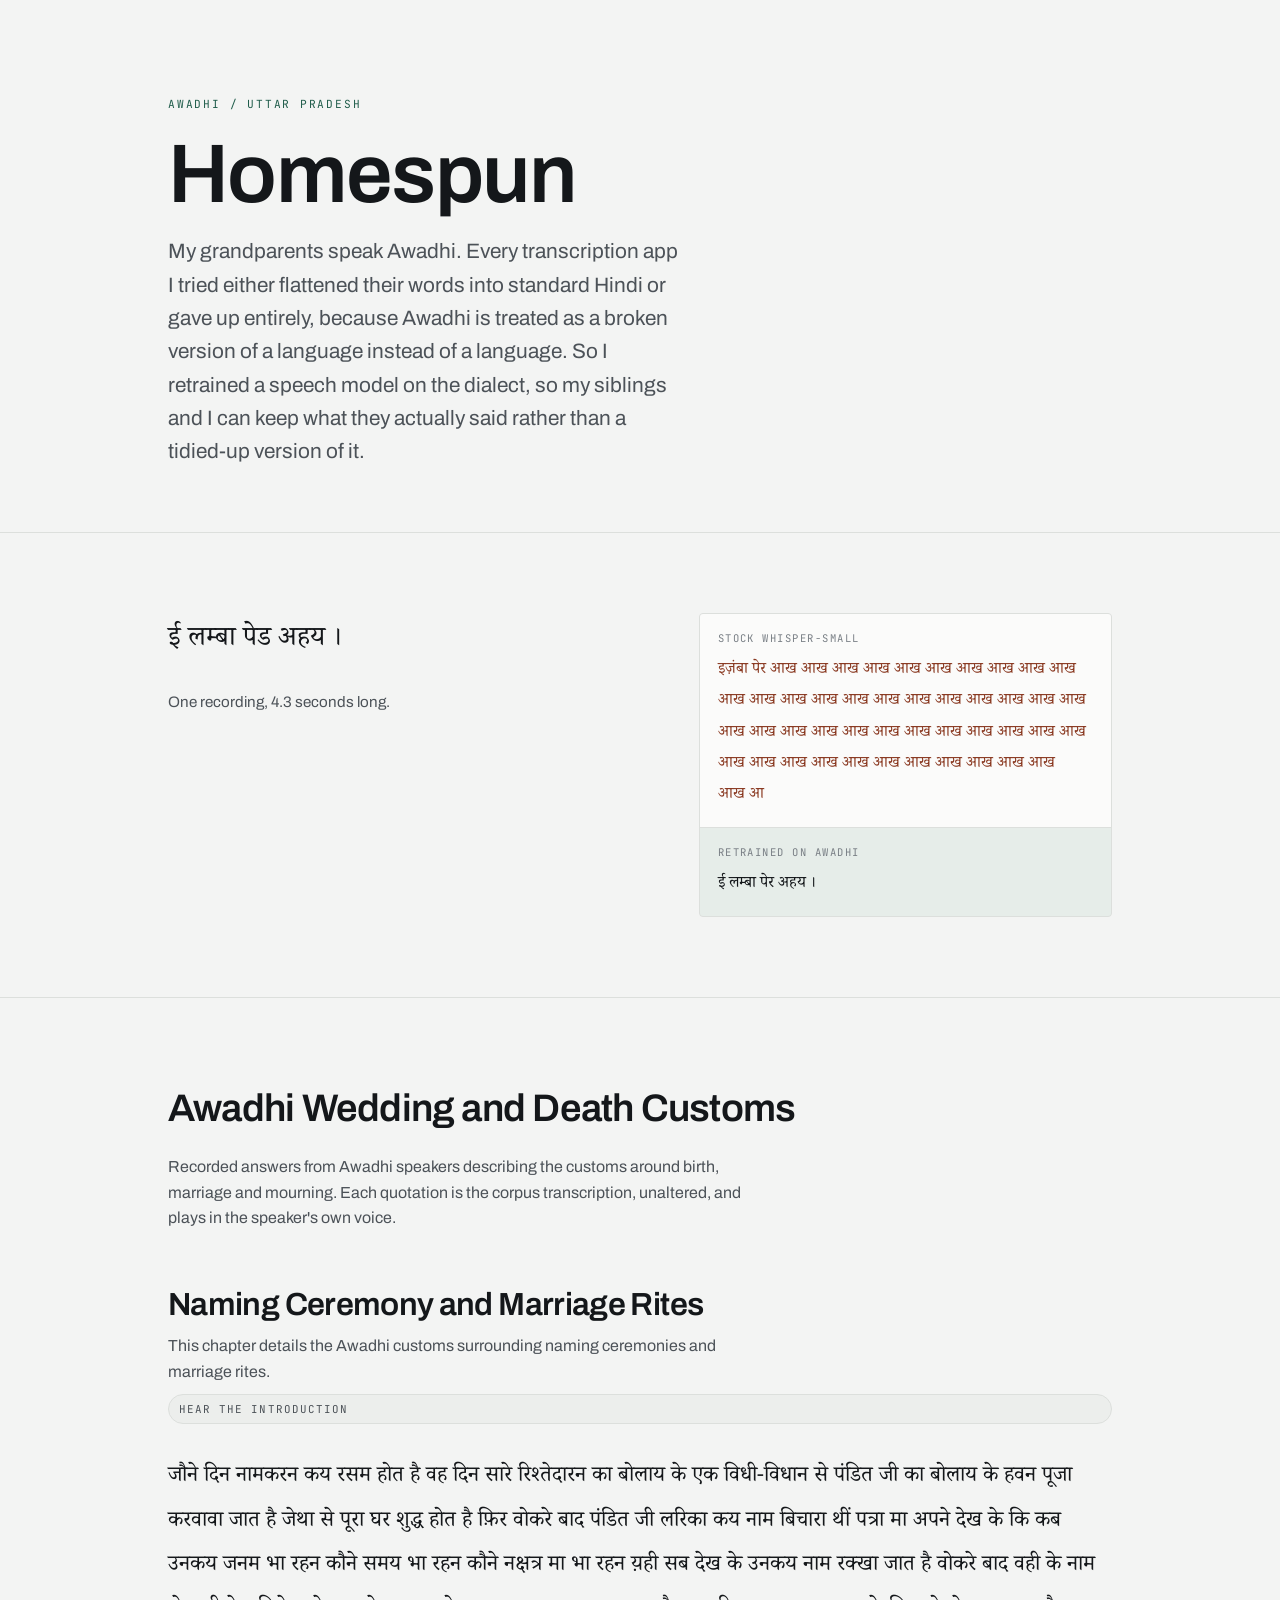
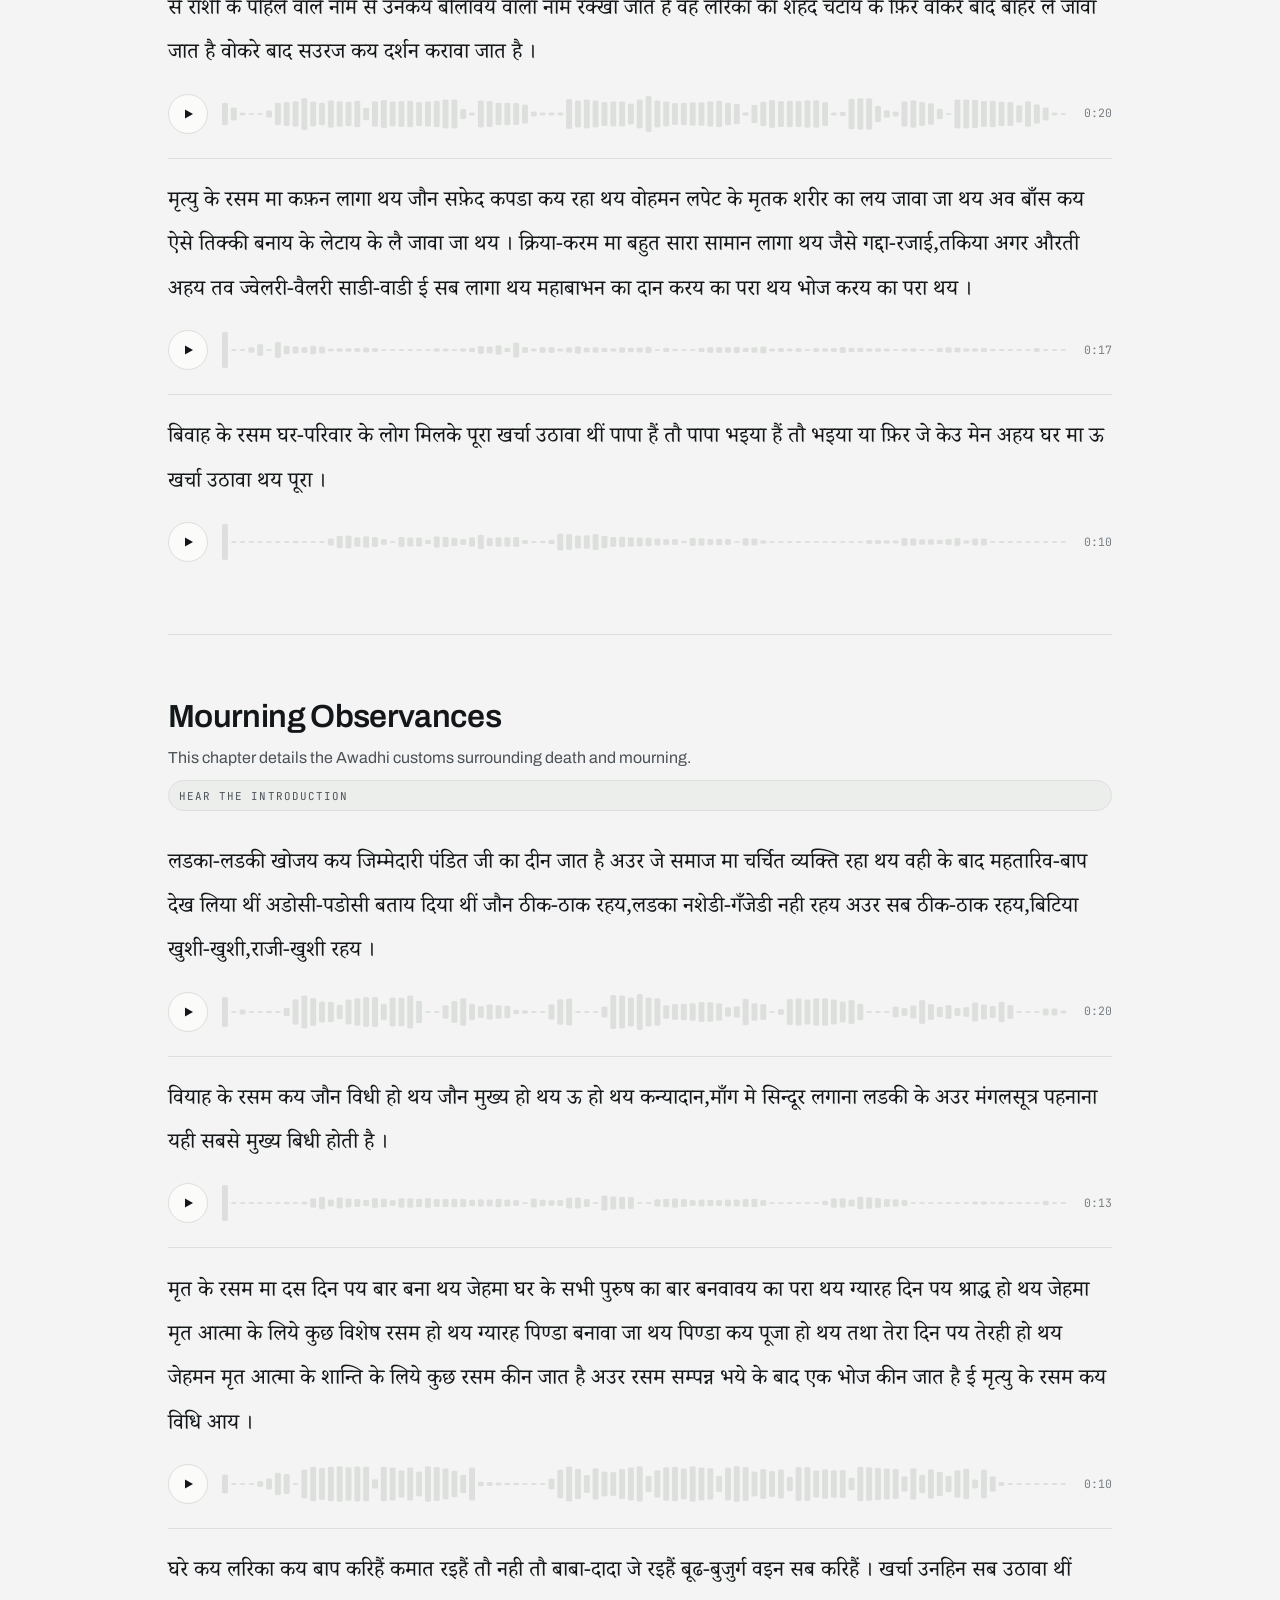
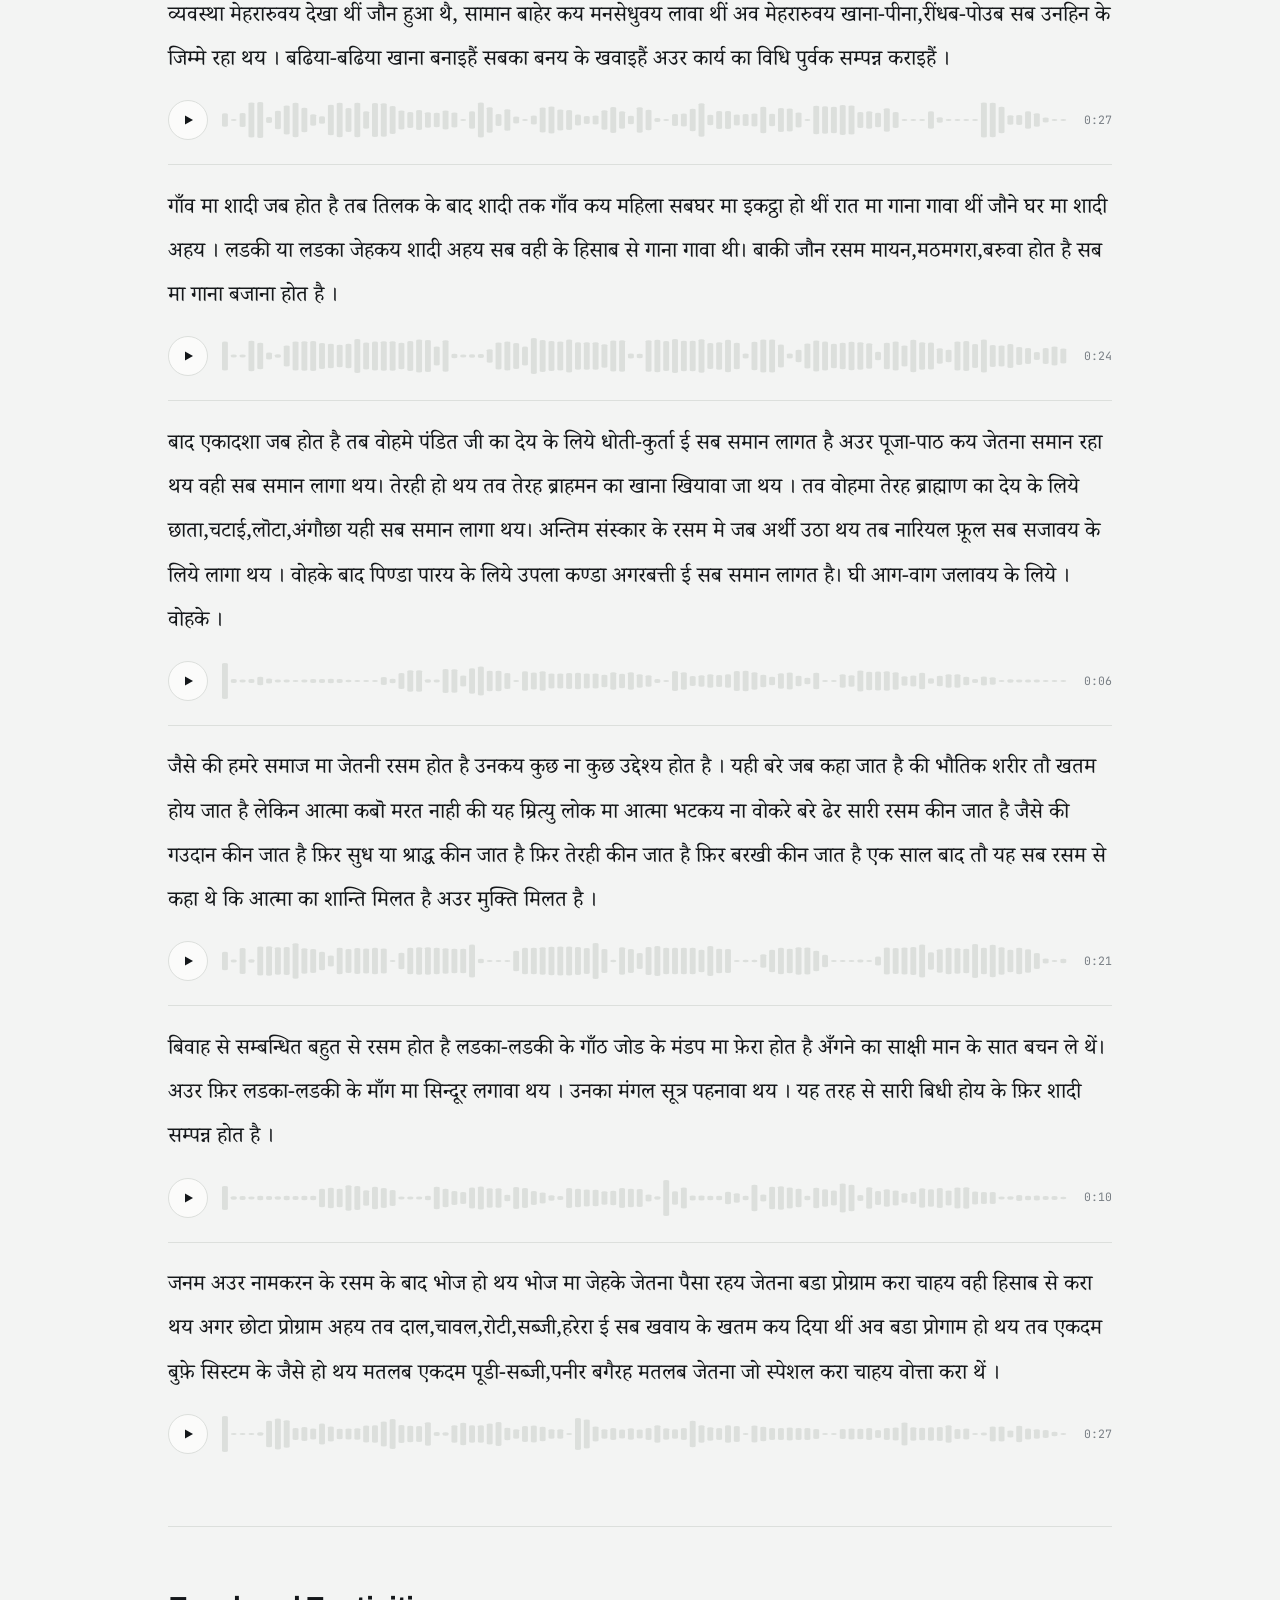
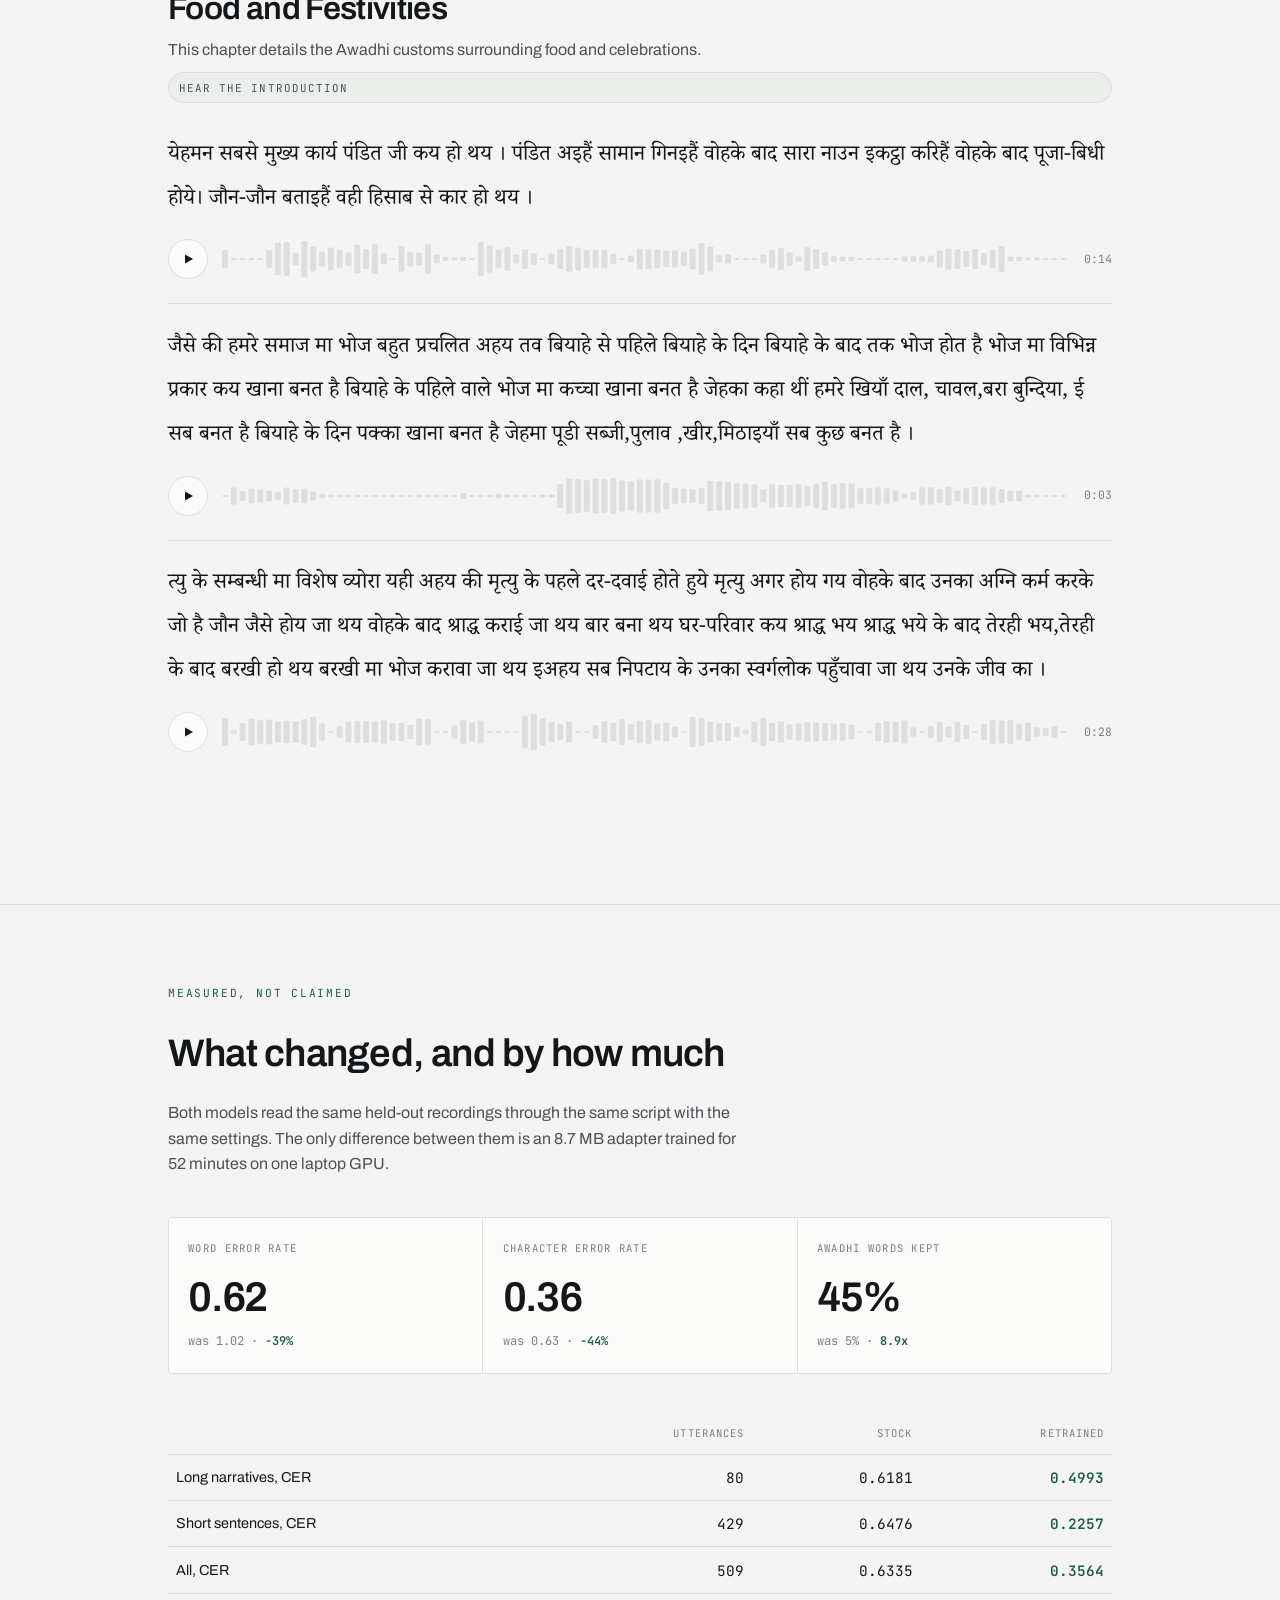
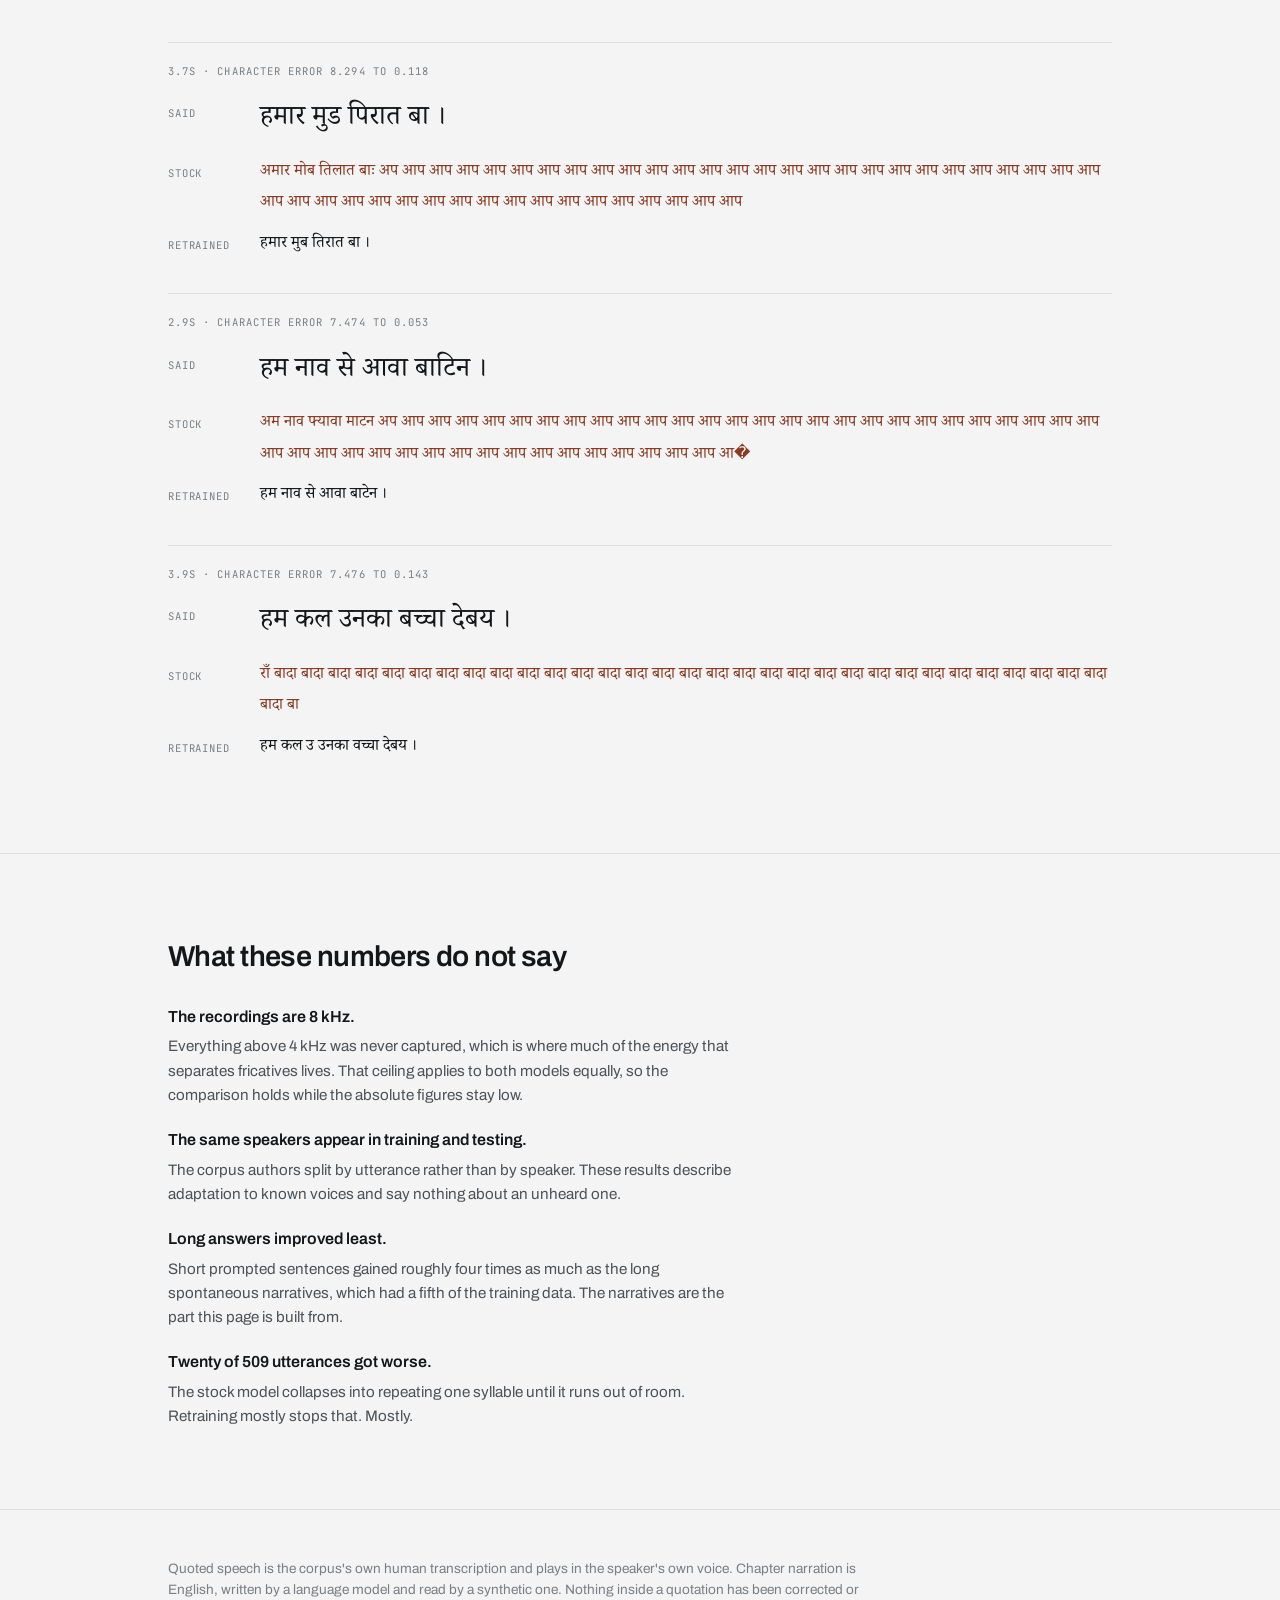
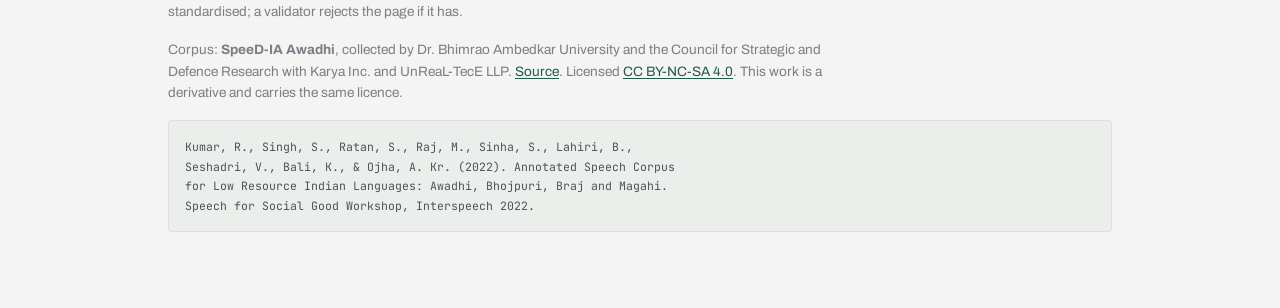
==== commit 104850d7: "Lock the masthead to Homespun and lead with why it exists The page title was being overwritten by wh" ====
--- a/web/index.html
+++ b/web/index.html
@@ -19,10 +19,13 @@
 <header class="hero">
   <div class="wrap">
     <p class="eyebrow">Awadhi / Uttar Pradesh</p>
-    <h1 id="title">Homespun</h1>
-    <p class="lede" id="subtitle">
-      Standard Hindi is the mill cloth. Awadhi is woven at home. Speech models
-      only know the first one.
+    <h1>Homespun</h1>
+    <p class="lede">
+      My grandparents speak Awadhi. Every transcription app I tried either
+      flattened their words into standard Hindi or gave up entirely, because
+      Awadhi is treated as a broken version of a language instead of a language.
+      So I retrained a speech model on the dialect, so my siblings and I can
+      keep what they actually said rather than a tidied-up version of it.
     </p>
   </div>
 </header>
@@ -54,6 +57,12 @@
 
   <section class="chapters">
     <div class="wrap">
+      <h2 class="section-title" id="story-title">The testimony</h2>
+      <p class="section-note">
+        Recorded answers from Awadhi speakers describing the customs around
+        birth, marriage and mourning. Each quotation is the corpus transcription,
+        unaltered, and plays in the speaker's own voice.
+      </p>
       <div id="story"><p class="status">Loading the testimony.</p></div>
     </div>
   </section>
--- a/web/styles.css
+++ b/web/styles.css
@@ -146,6 +146,8 @@
 /* -------------------------------------------------------------- chapters --- */
 
 .chapters { padding: clamp(3rem, 7vw, 5rem) 0; }
+.section-title { font-size: clamp(1.7rem, 4vw, 2.4rem); margin-bottom: 0.9rem; }
+.section-note { color: var(--ink-2); max-width: var(--measure); margin-bottom: clamp(2.5rem, 6vw, 3.5rem); }
 .chapter { padding-bottom: clamp(3rem, 7vw, 4.5rem); }
 .chapter + .chapter { border-top: 1px solid var(--rule); padding-top: clamp(2.5rem, 6vw, 4rem); }
 
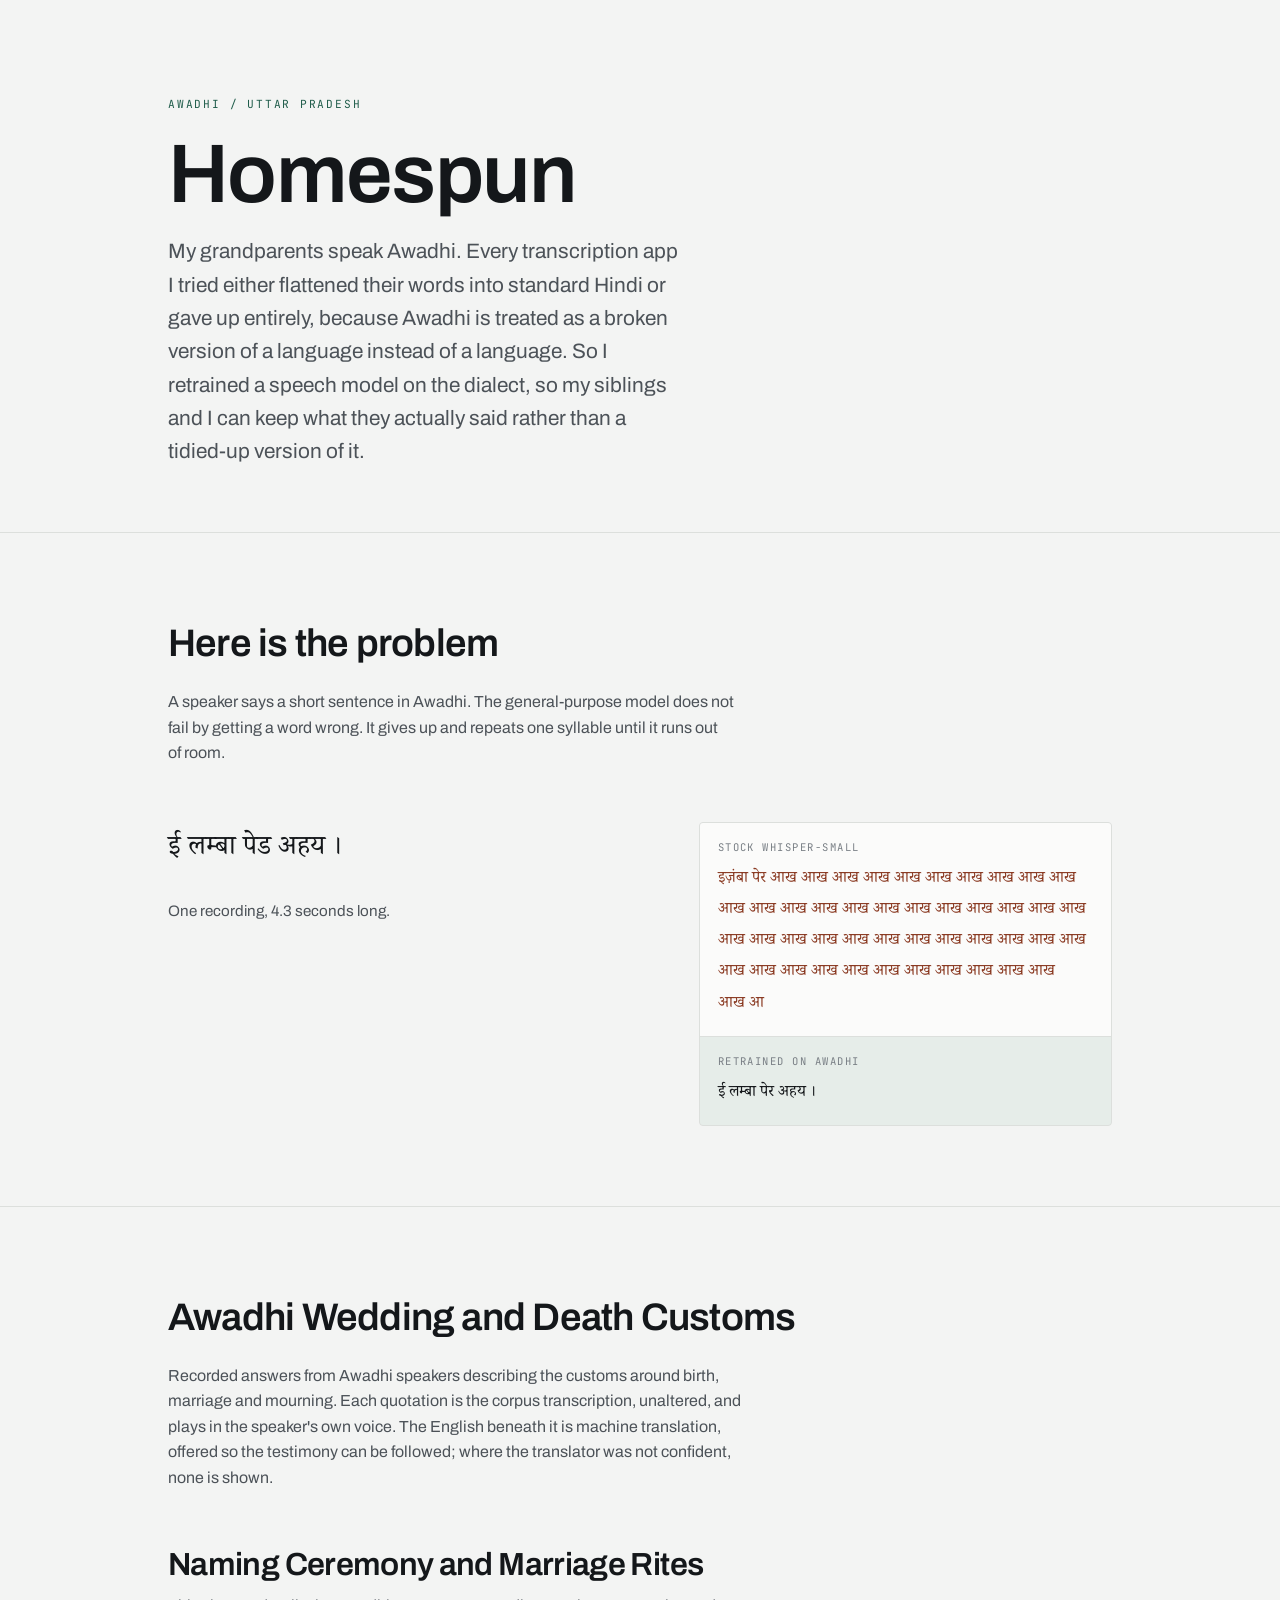
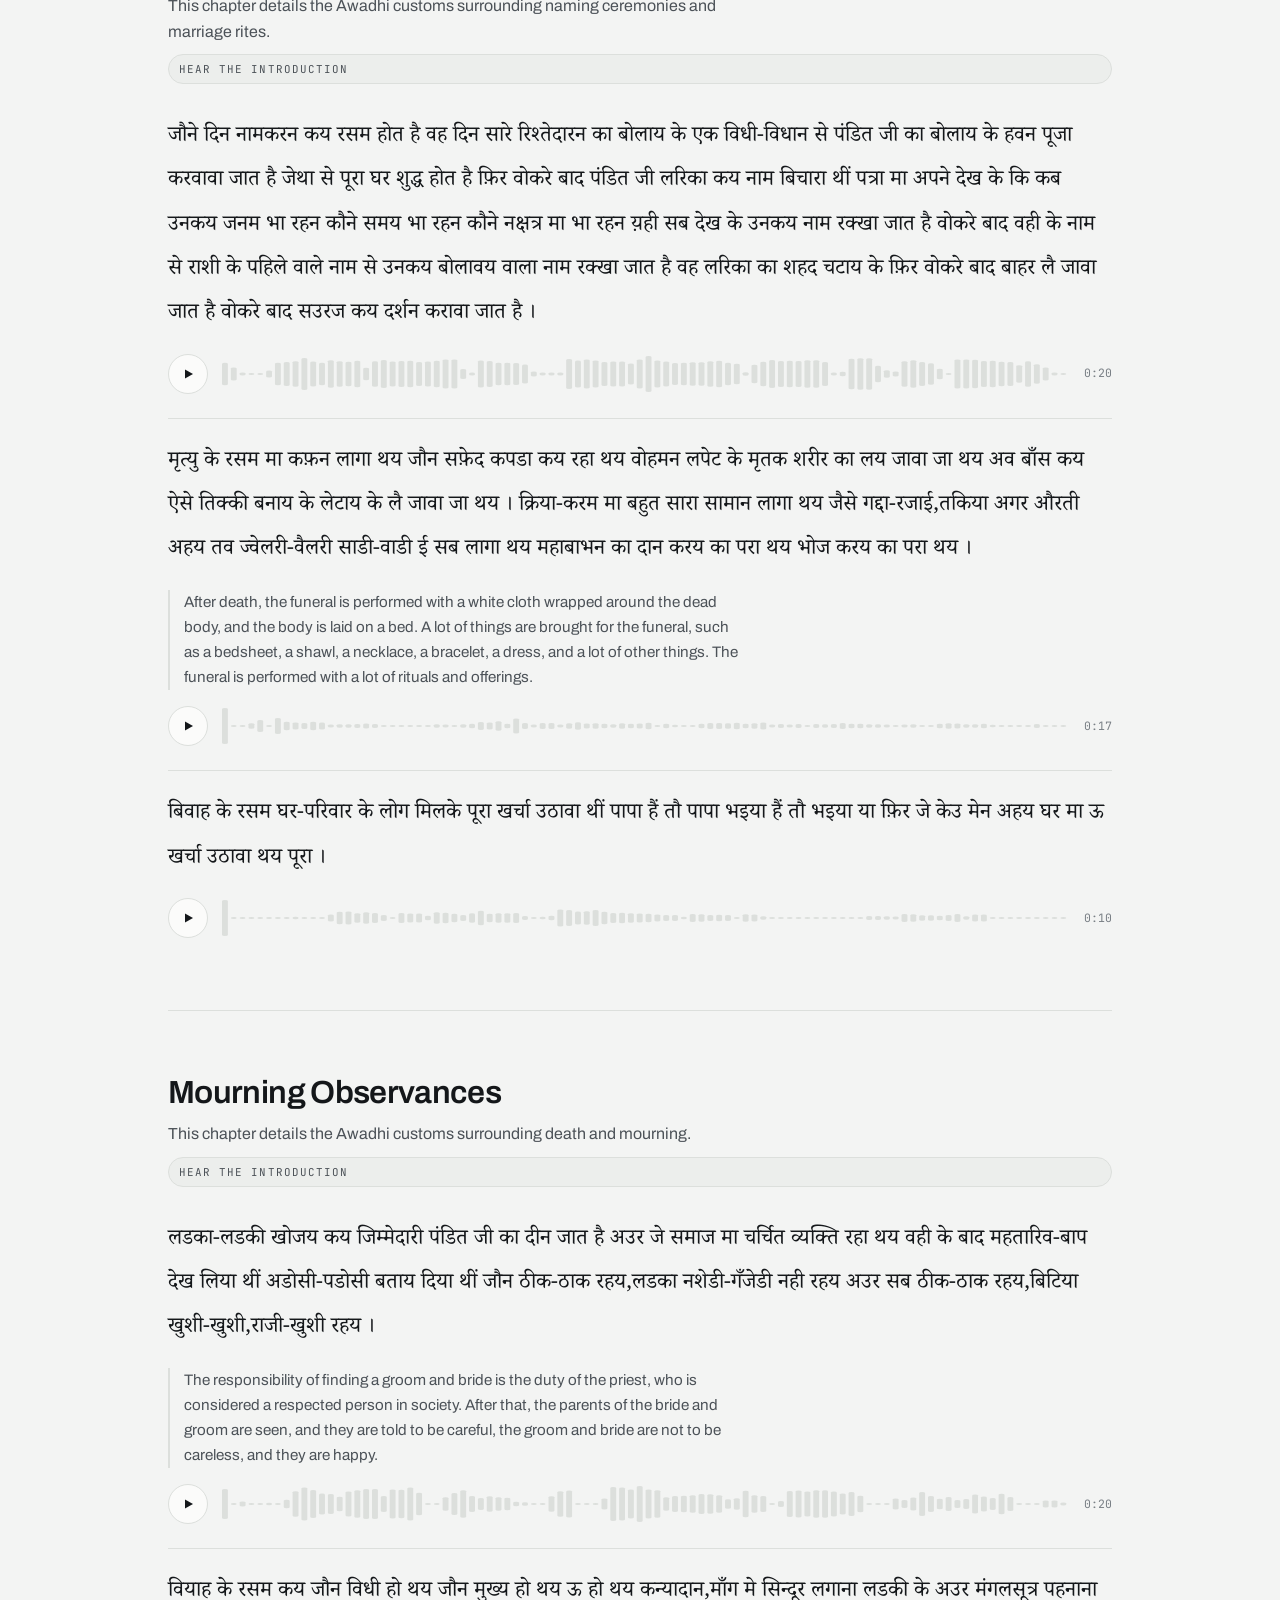
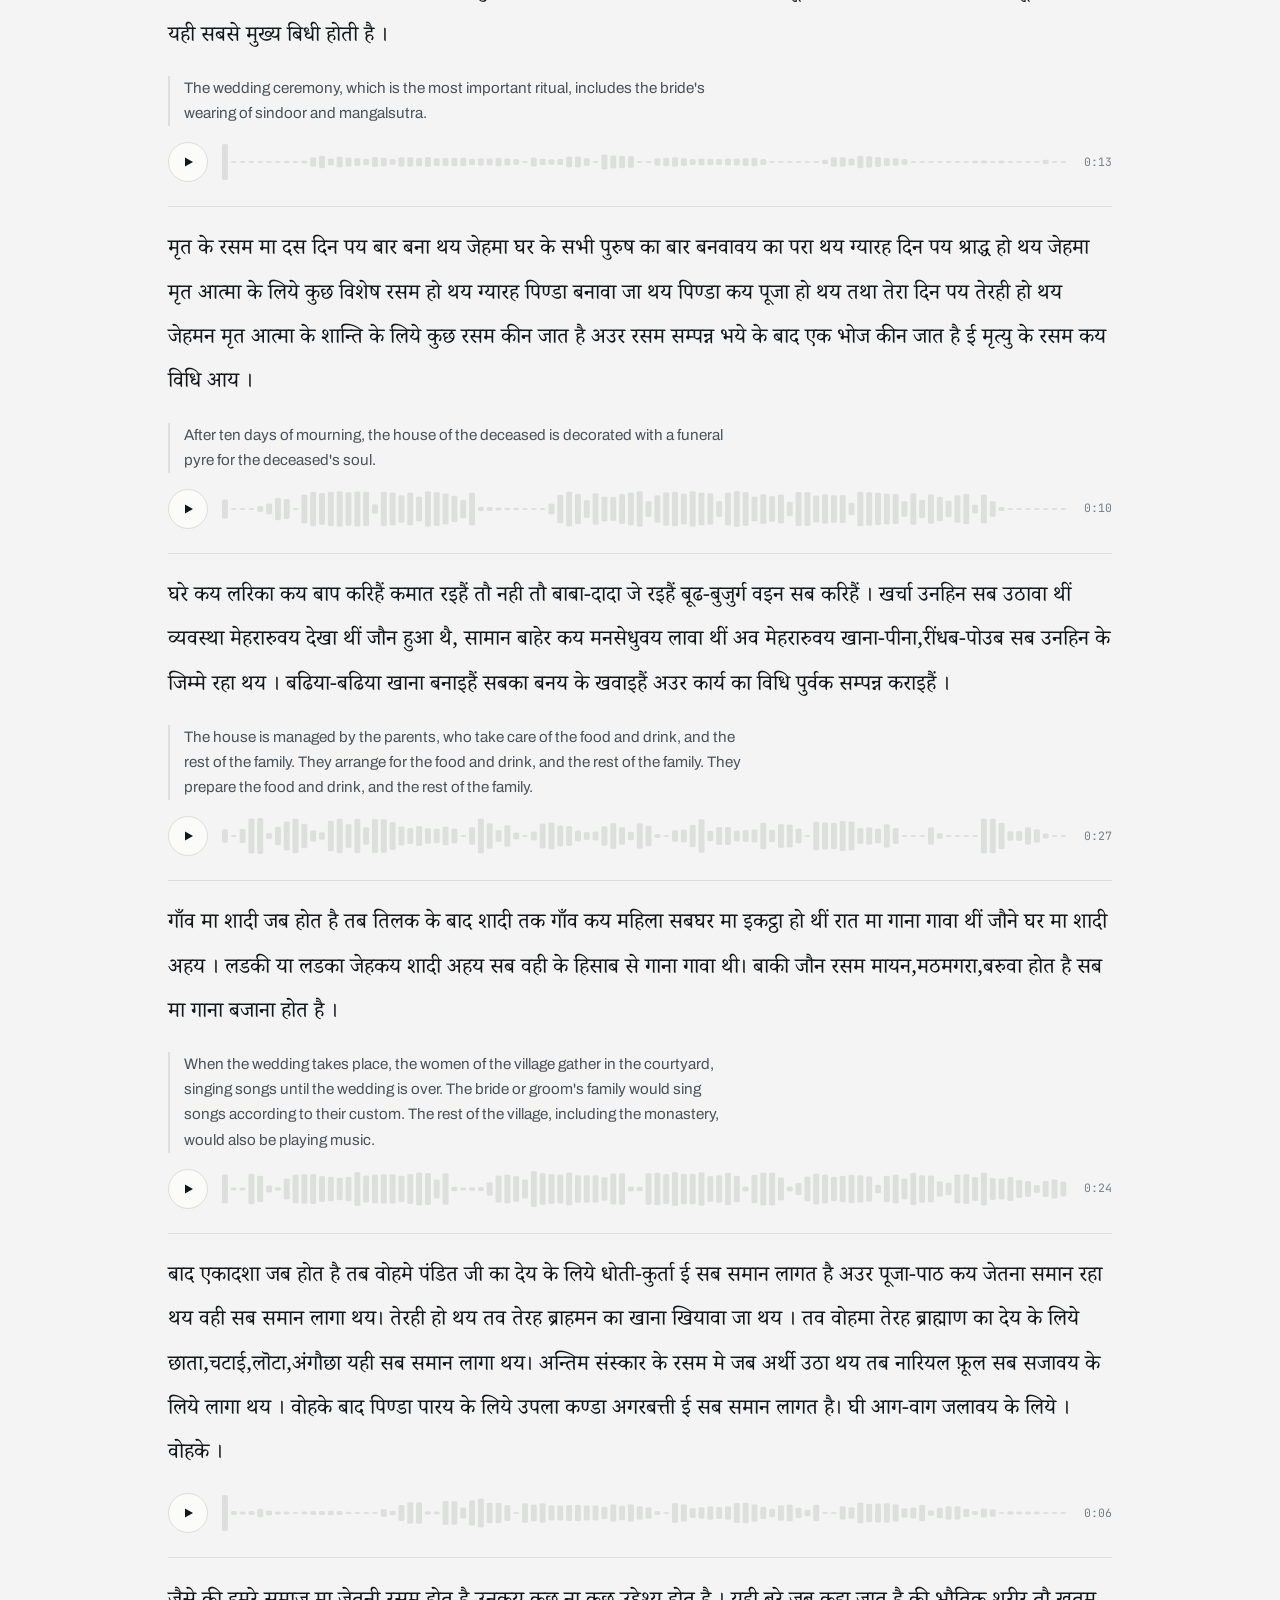
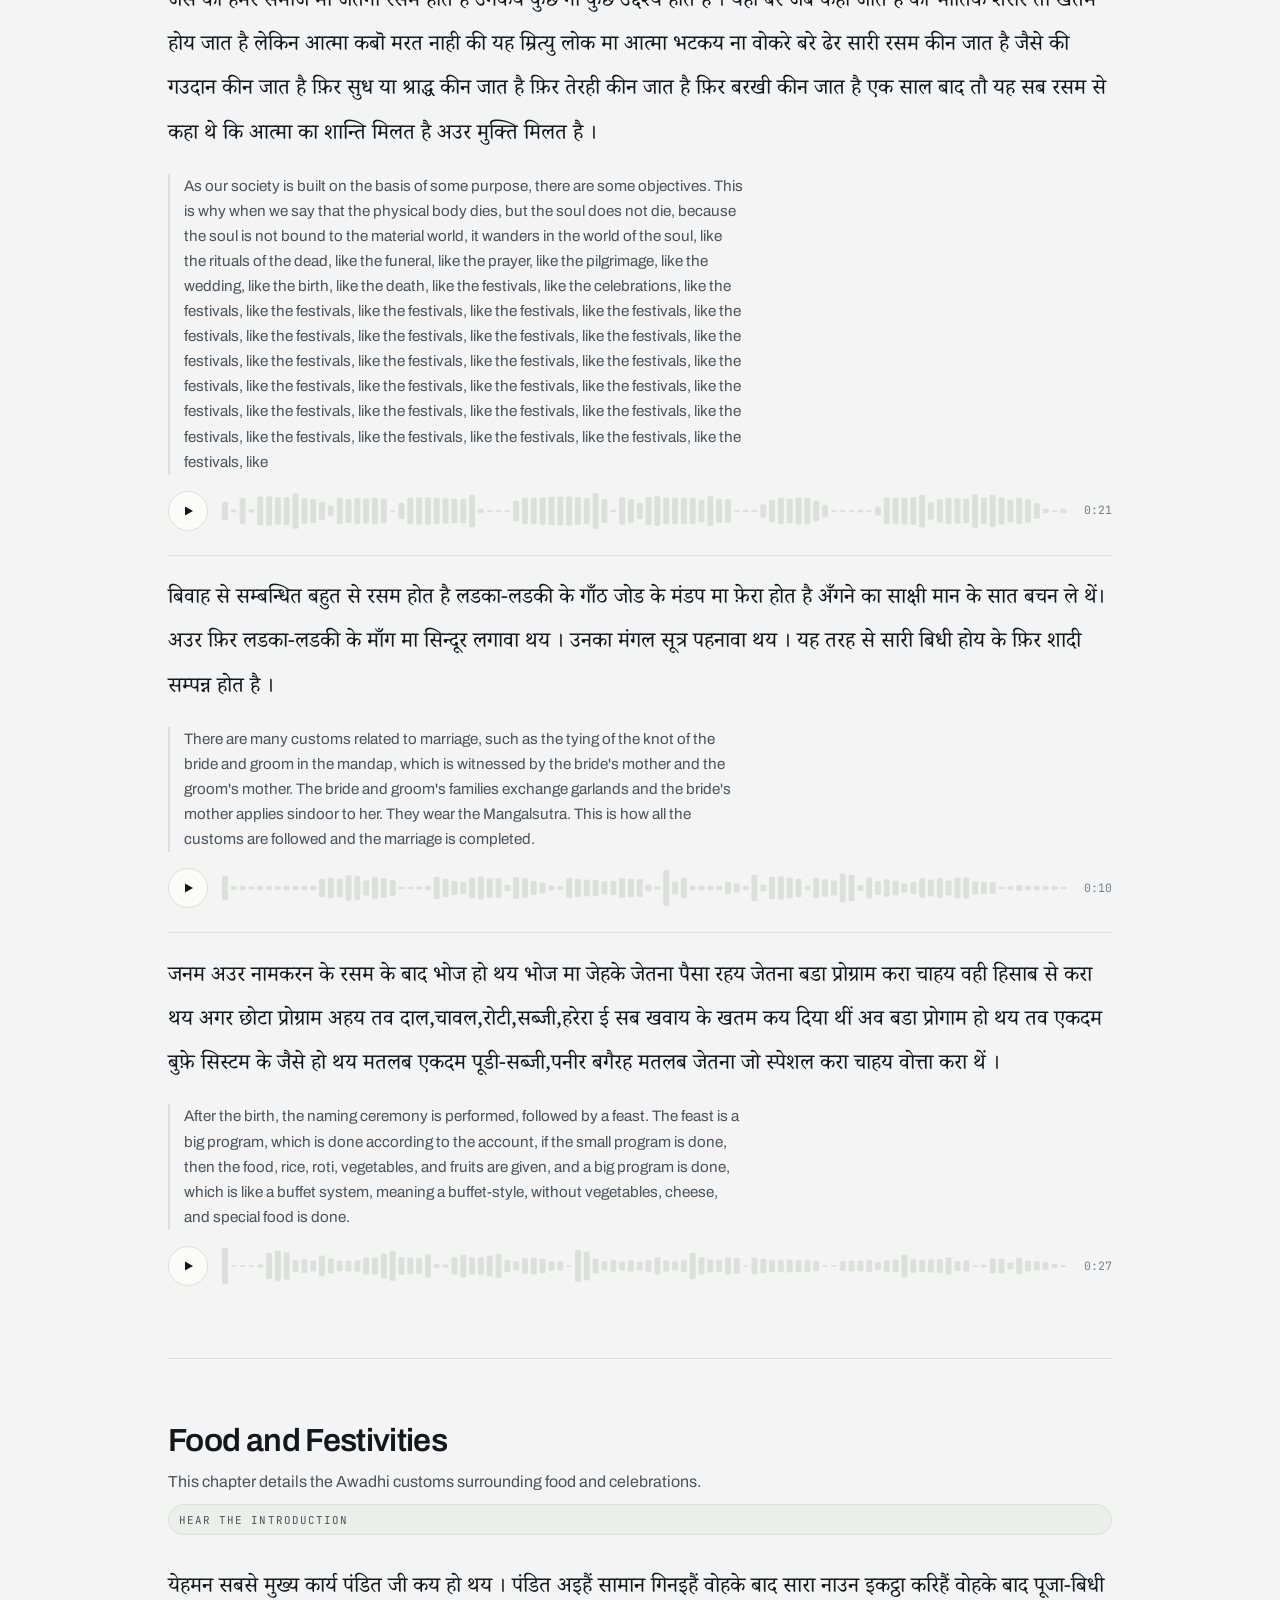
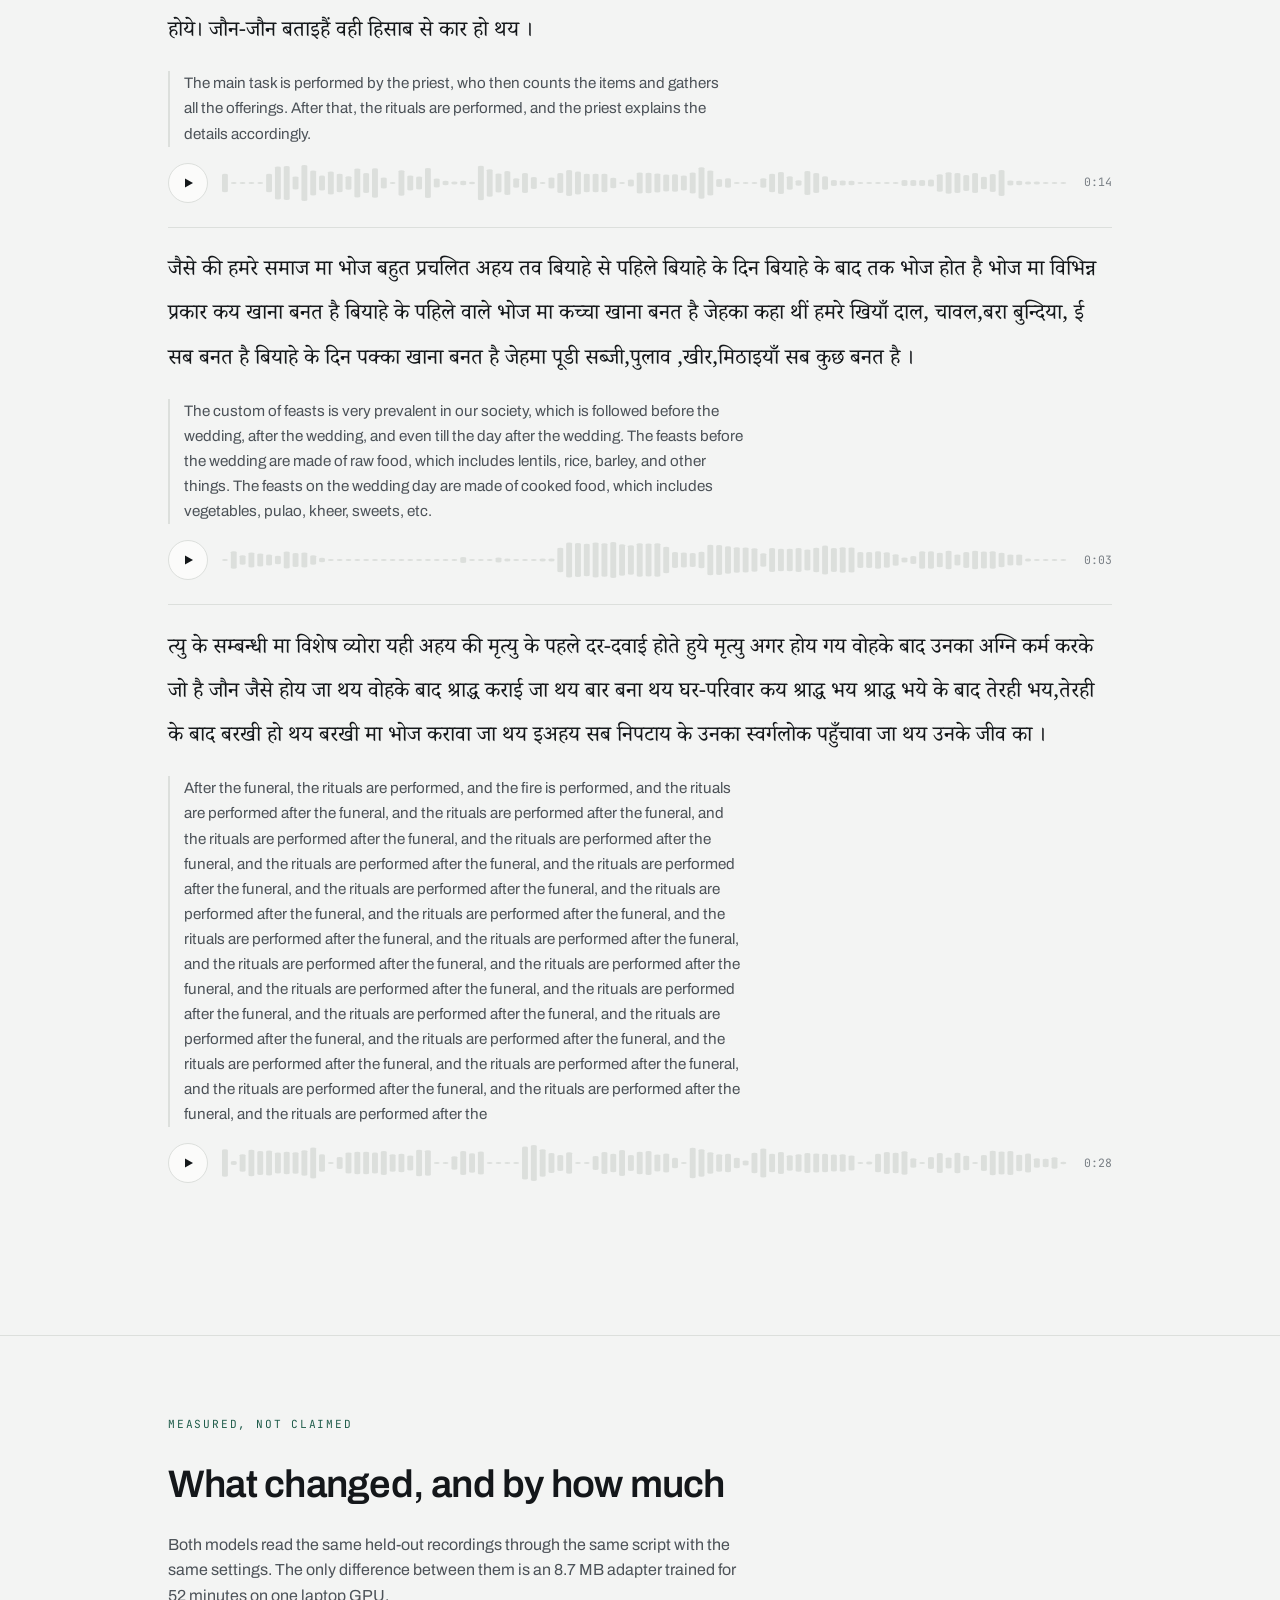
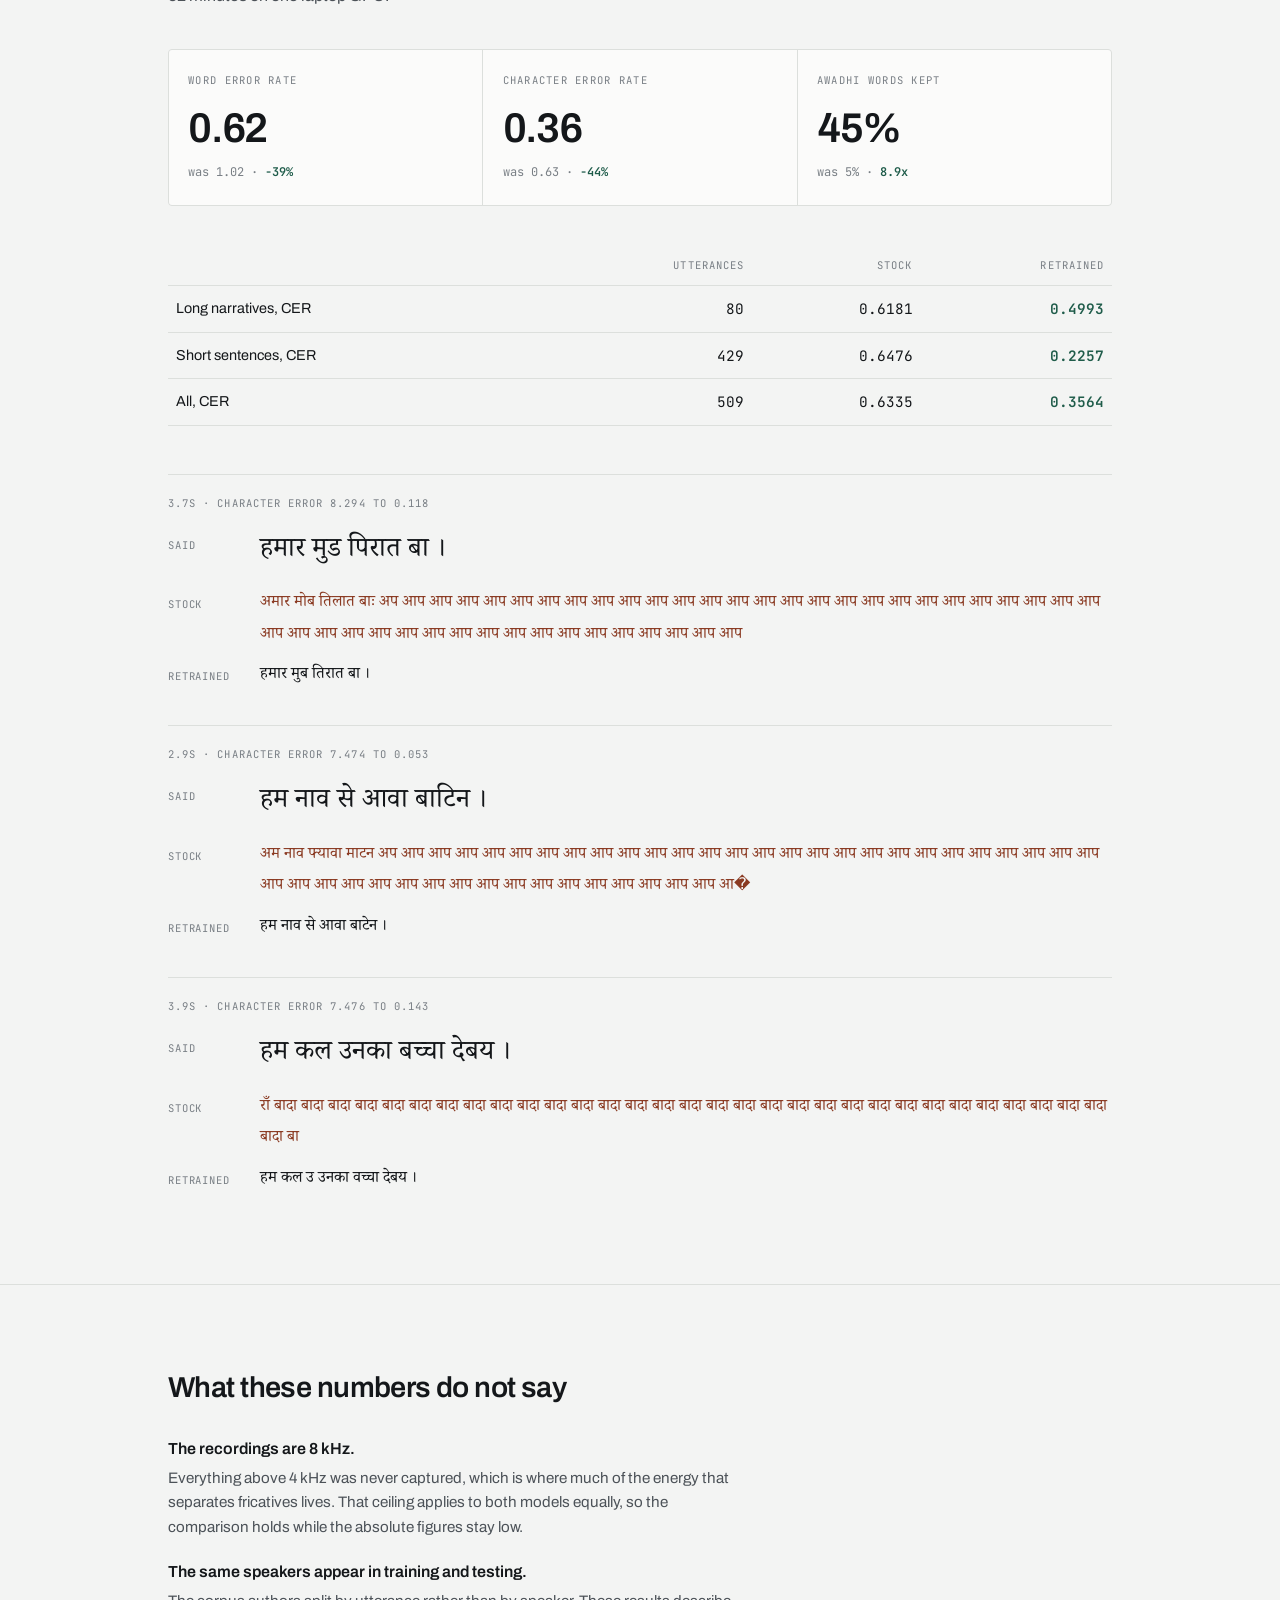
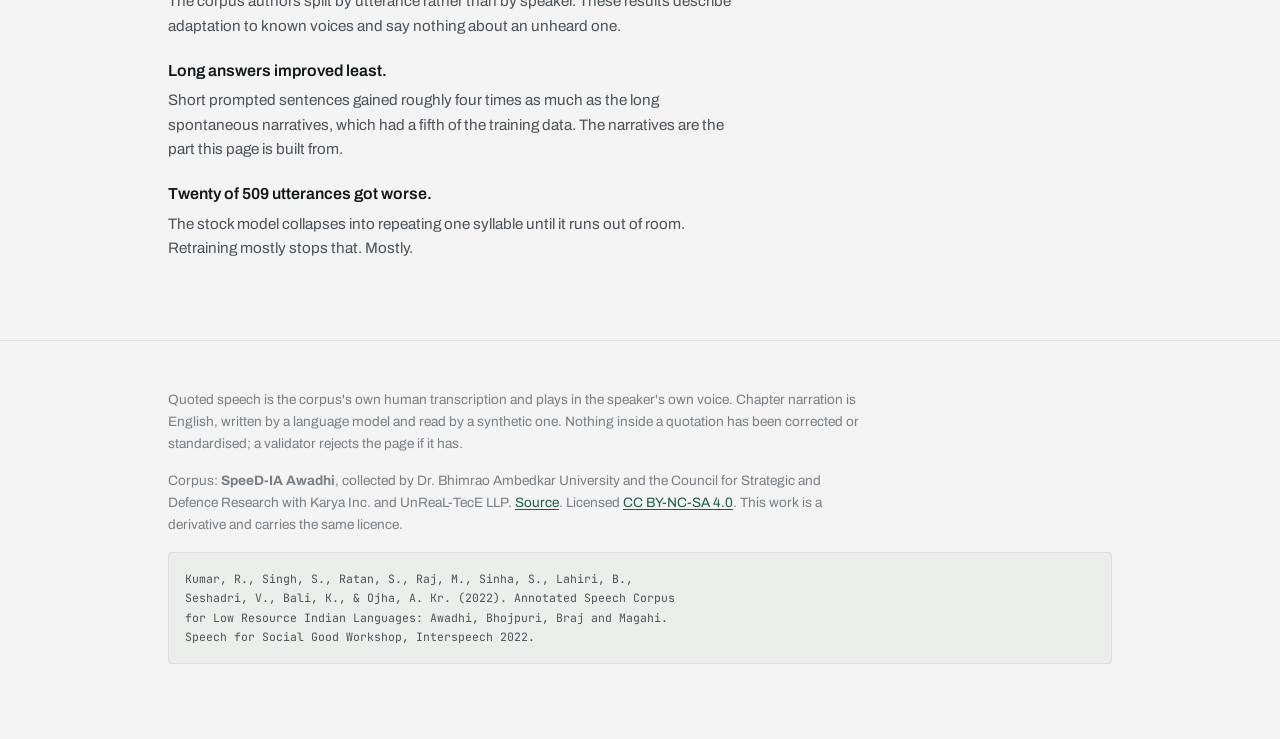
==== commit f0fdc76f: "Translate the testimony into English beneath each quotation The English on the page was chapter blur" ====
--- a/web/index.html
+++ b/web/index.html
@@ -36,6 +36,12 @@
        adapted model made of it. Filled from data/metrics.json. -->
   <section class="exhibit" id="exhibit" hidden>
     <div class="wrap">
+      <h2 class="section-title">Here is the problem</h2>
+      <p class="section-note">
+        A speaker says a short sentence in Awadhi. The general-purpose model
+        does not fail by getting a word wrong. It gives up and repeats one
+        syllable until it runs out of room.
+      </p>
       <div class="exhibit-grid">
         <div>
           <p class="said" id="ex-said"></p>
@@ -61,7 +67,9 @@
       <p class="section-note">
         Recorded answers from Awadhi speakers describing the customs around
         birth, marriage and mourning. Each quotation is the corpus transcription,
-        unaltered, and plays in the speaker's own voice.
+        unaltered, and plays in the speaker's own voice. The English beneath it
+        is machine translation, offered so the testimony can be followed; where
+        the translator was not confident, none is shown.
       </p>
       <div id="story"><p class="status">Loading the testimony.</p></div>
     </div>
--- a/web/styles.css
+++ b/web/styles.css
@@ -195,6 +195,15 @@
   line-height: 2.05;
 }
 
+.english {
+  color: var(--ink-2);
+  font-size: 0.95rem;
+  line-height: 1.65;
+  padding-left: 0.9rem;
+  border-left: 2px solid var(--rule);
+  max-width: var(--measure);
+}
+
 .player { display: flex; align-items: center; gap: 0.9rem; }
 
 .play {
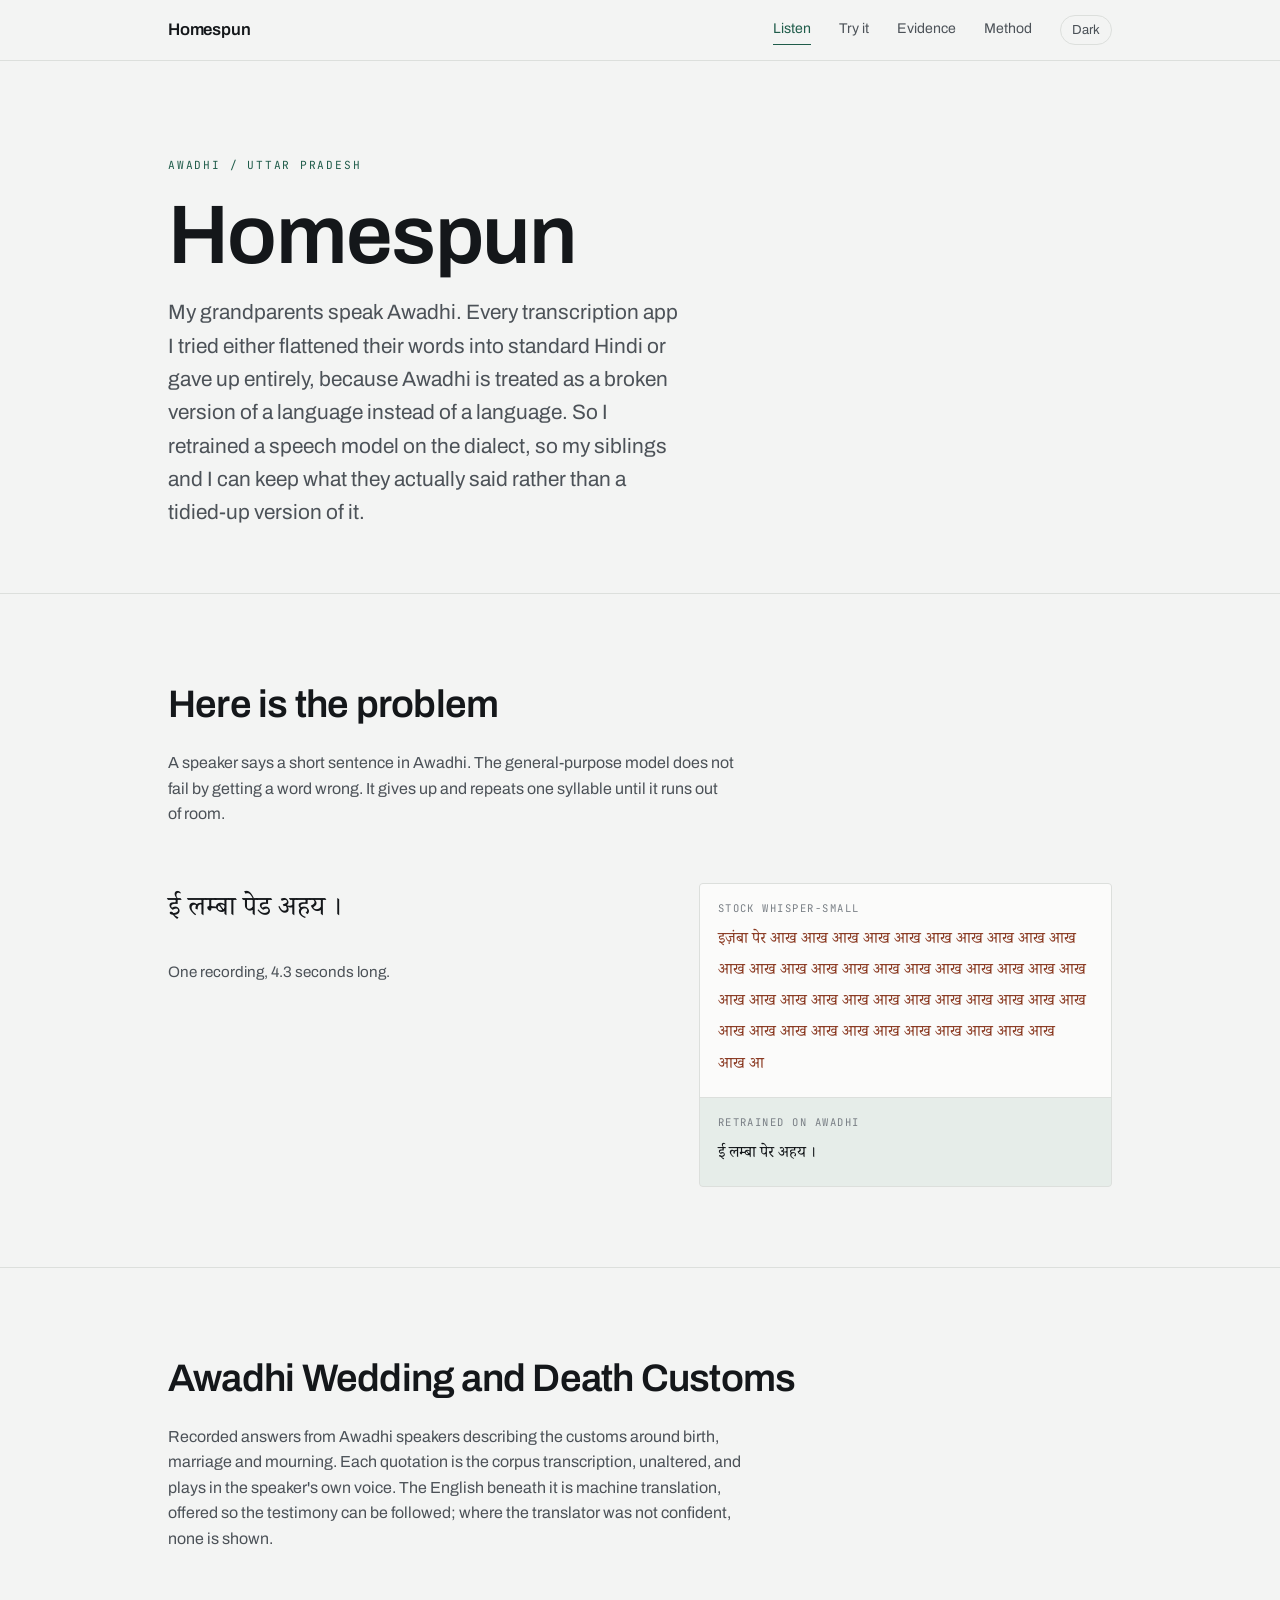
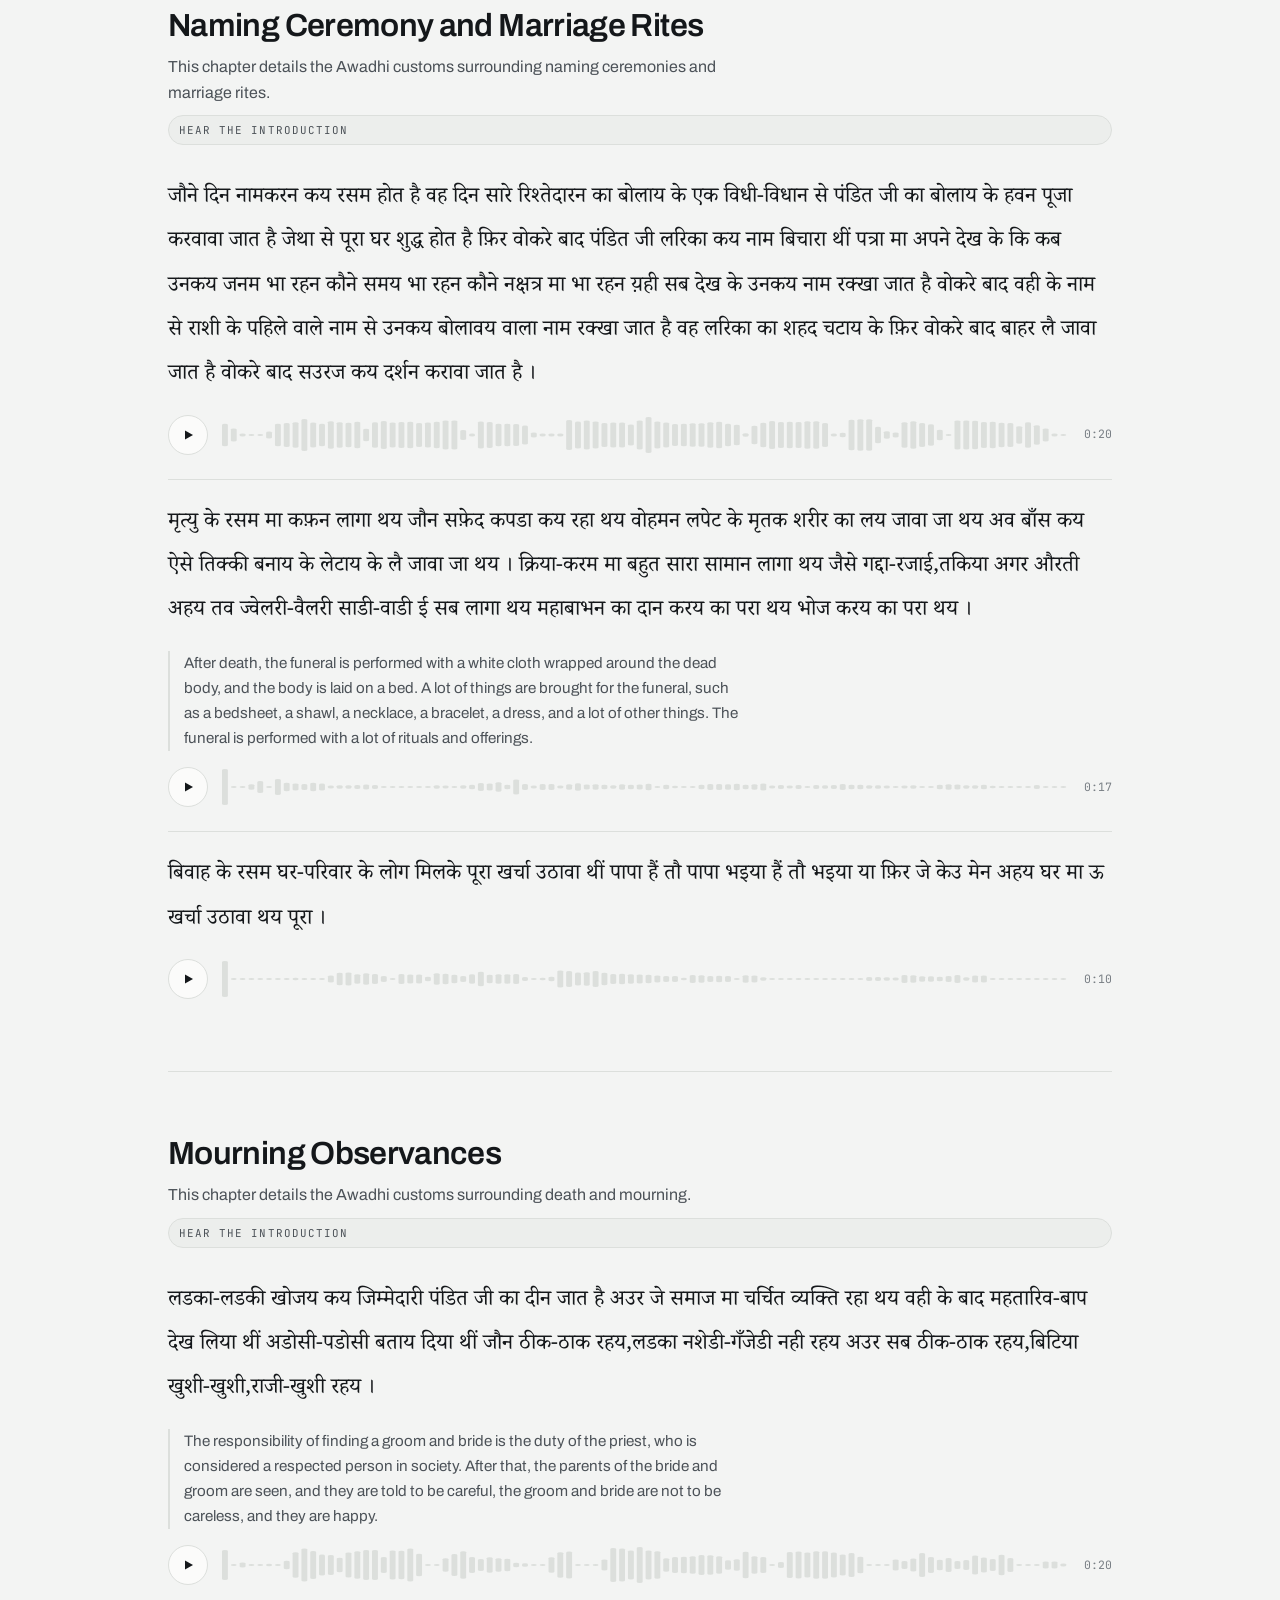
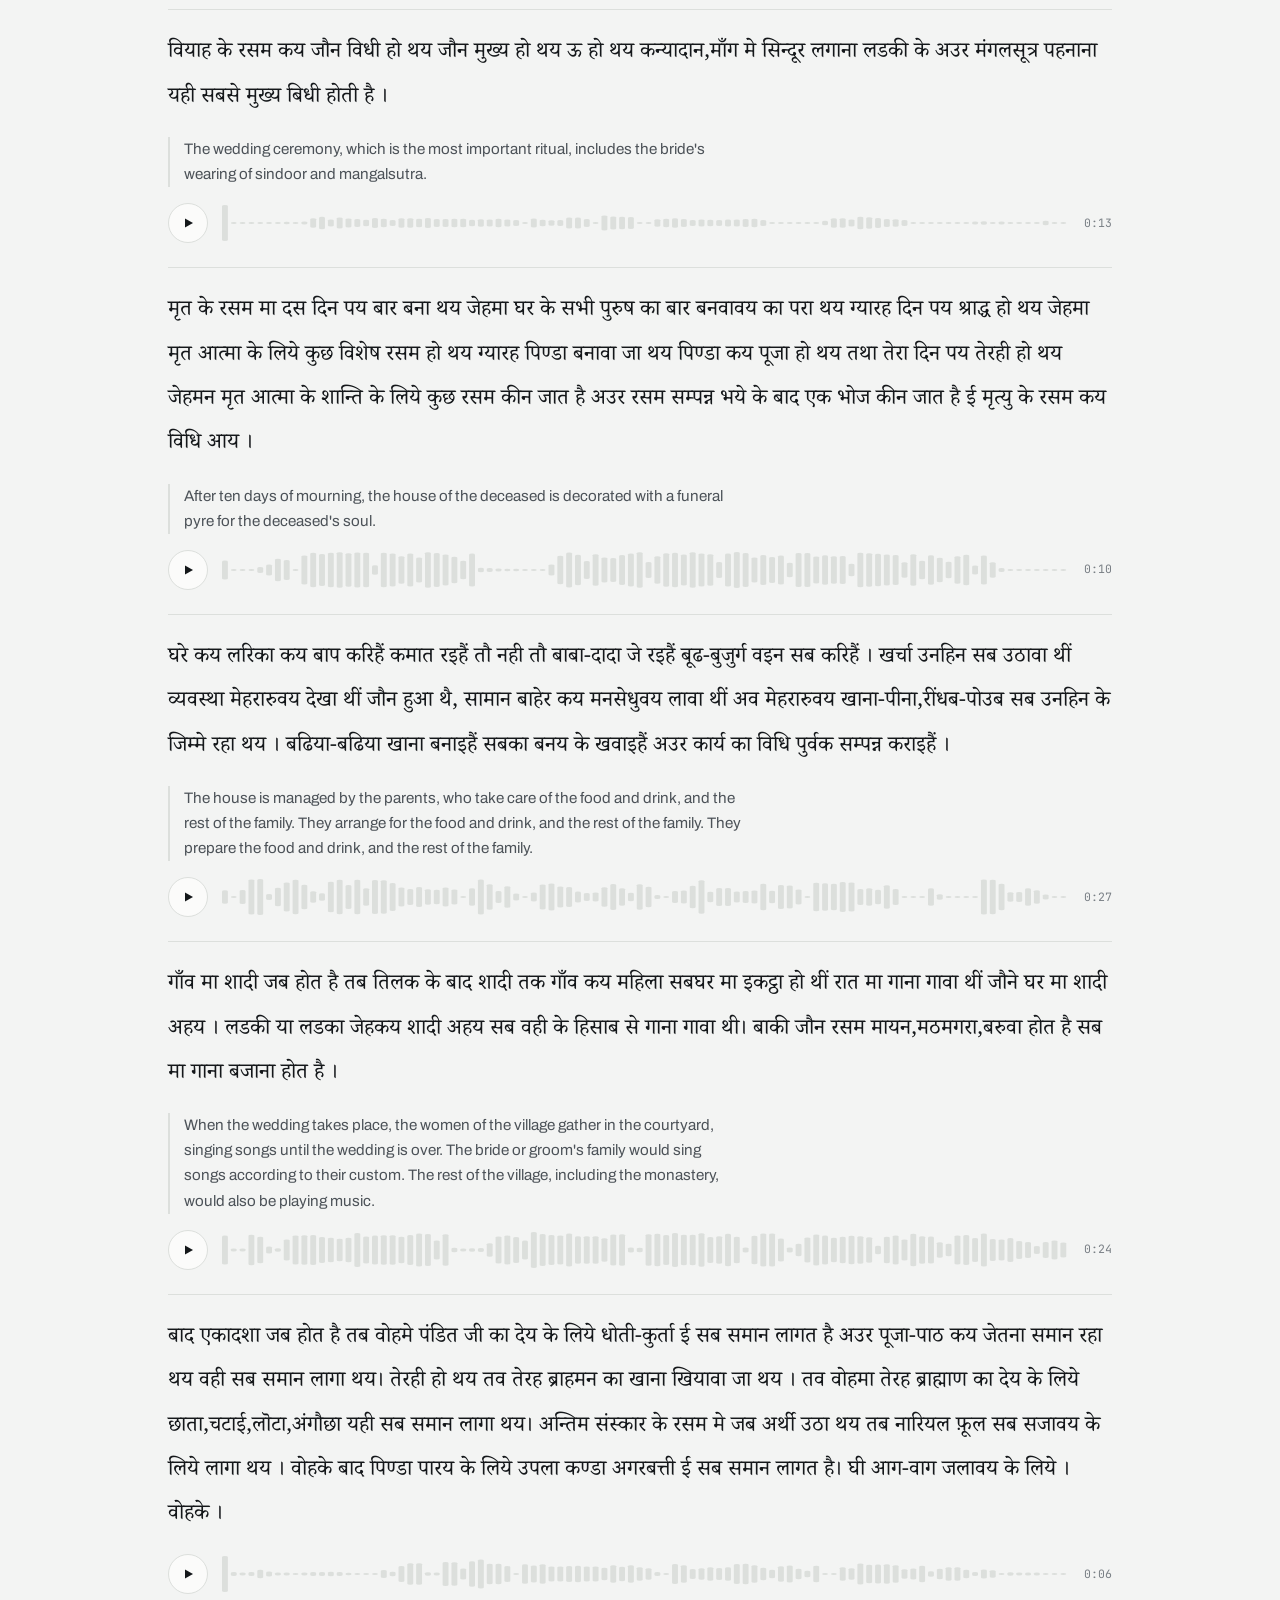
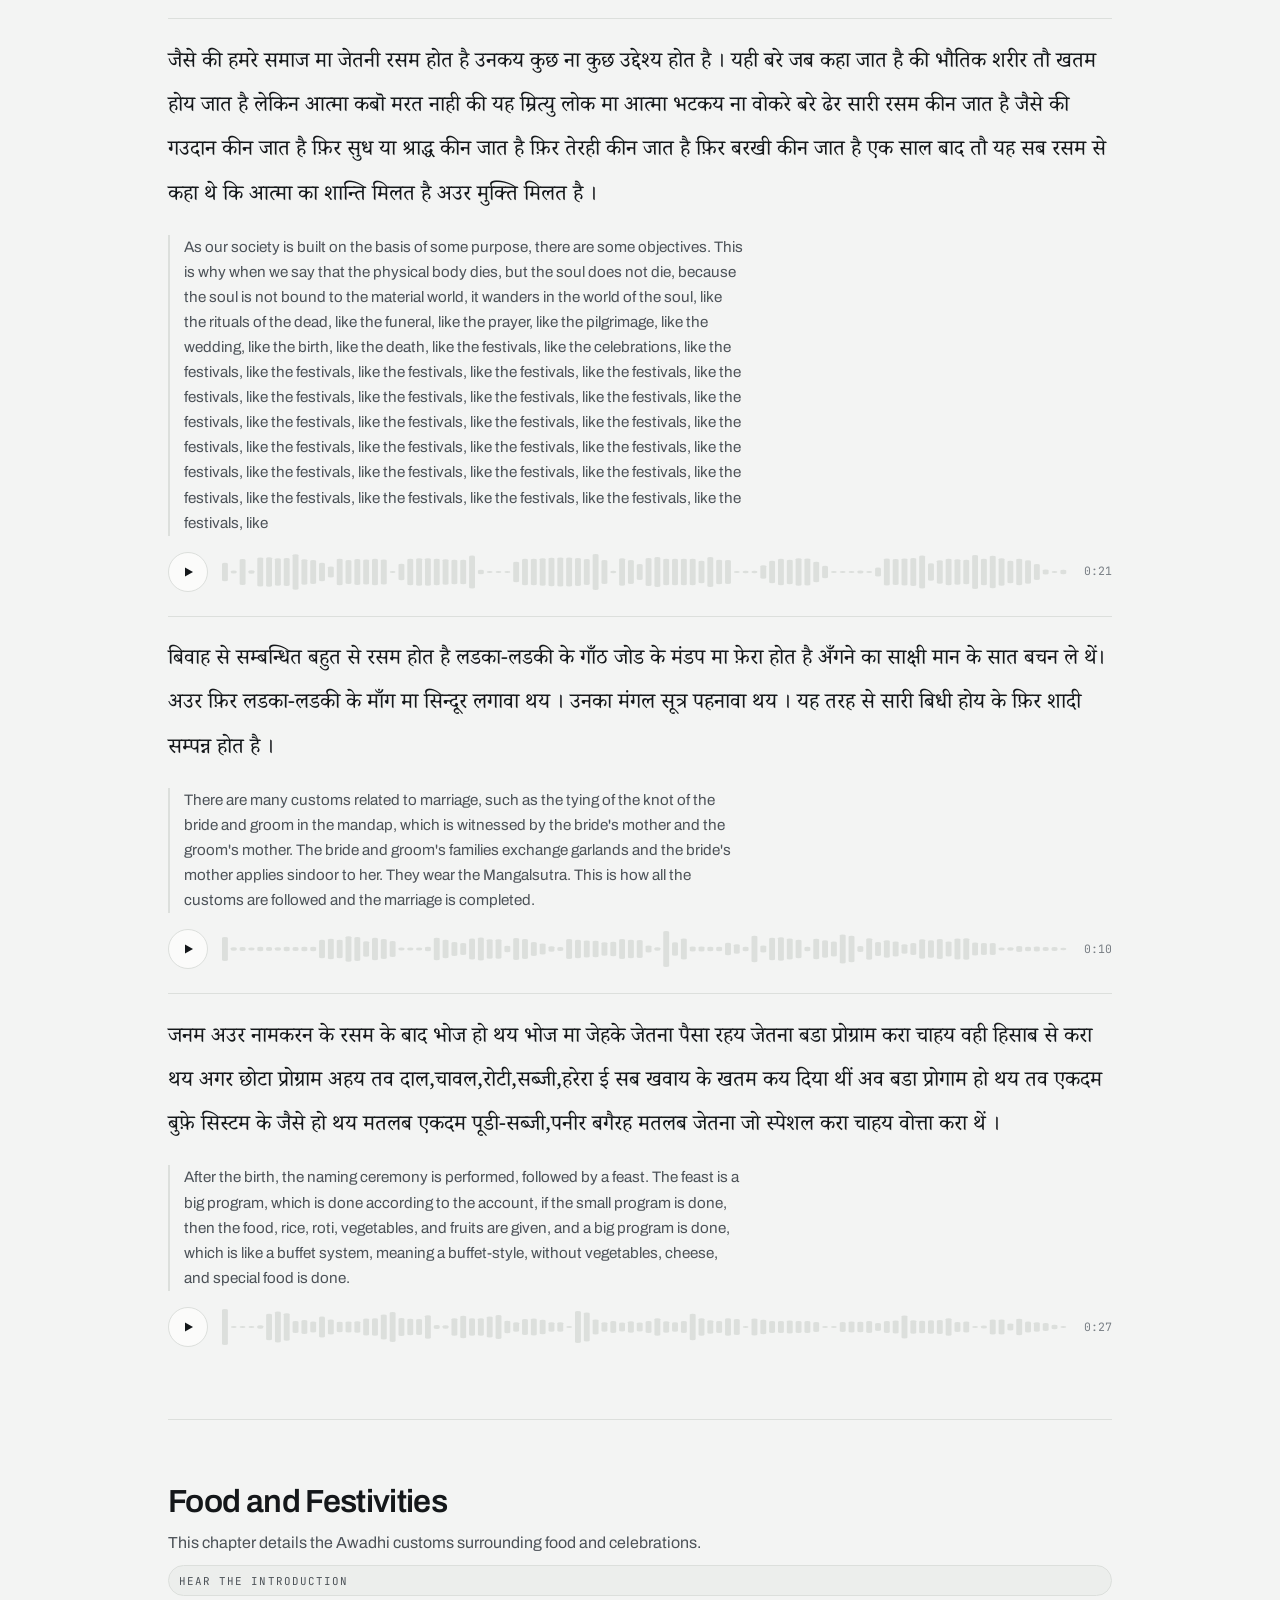
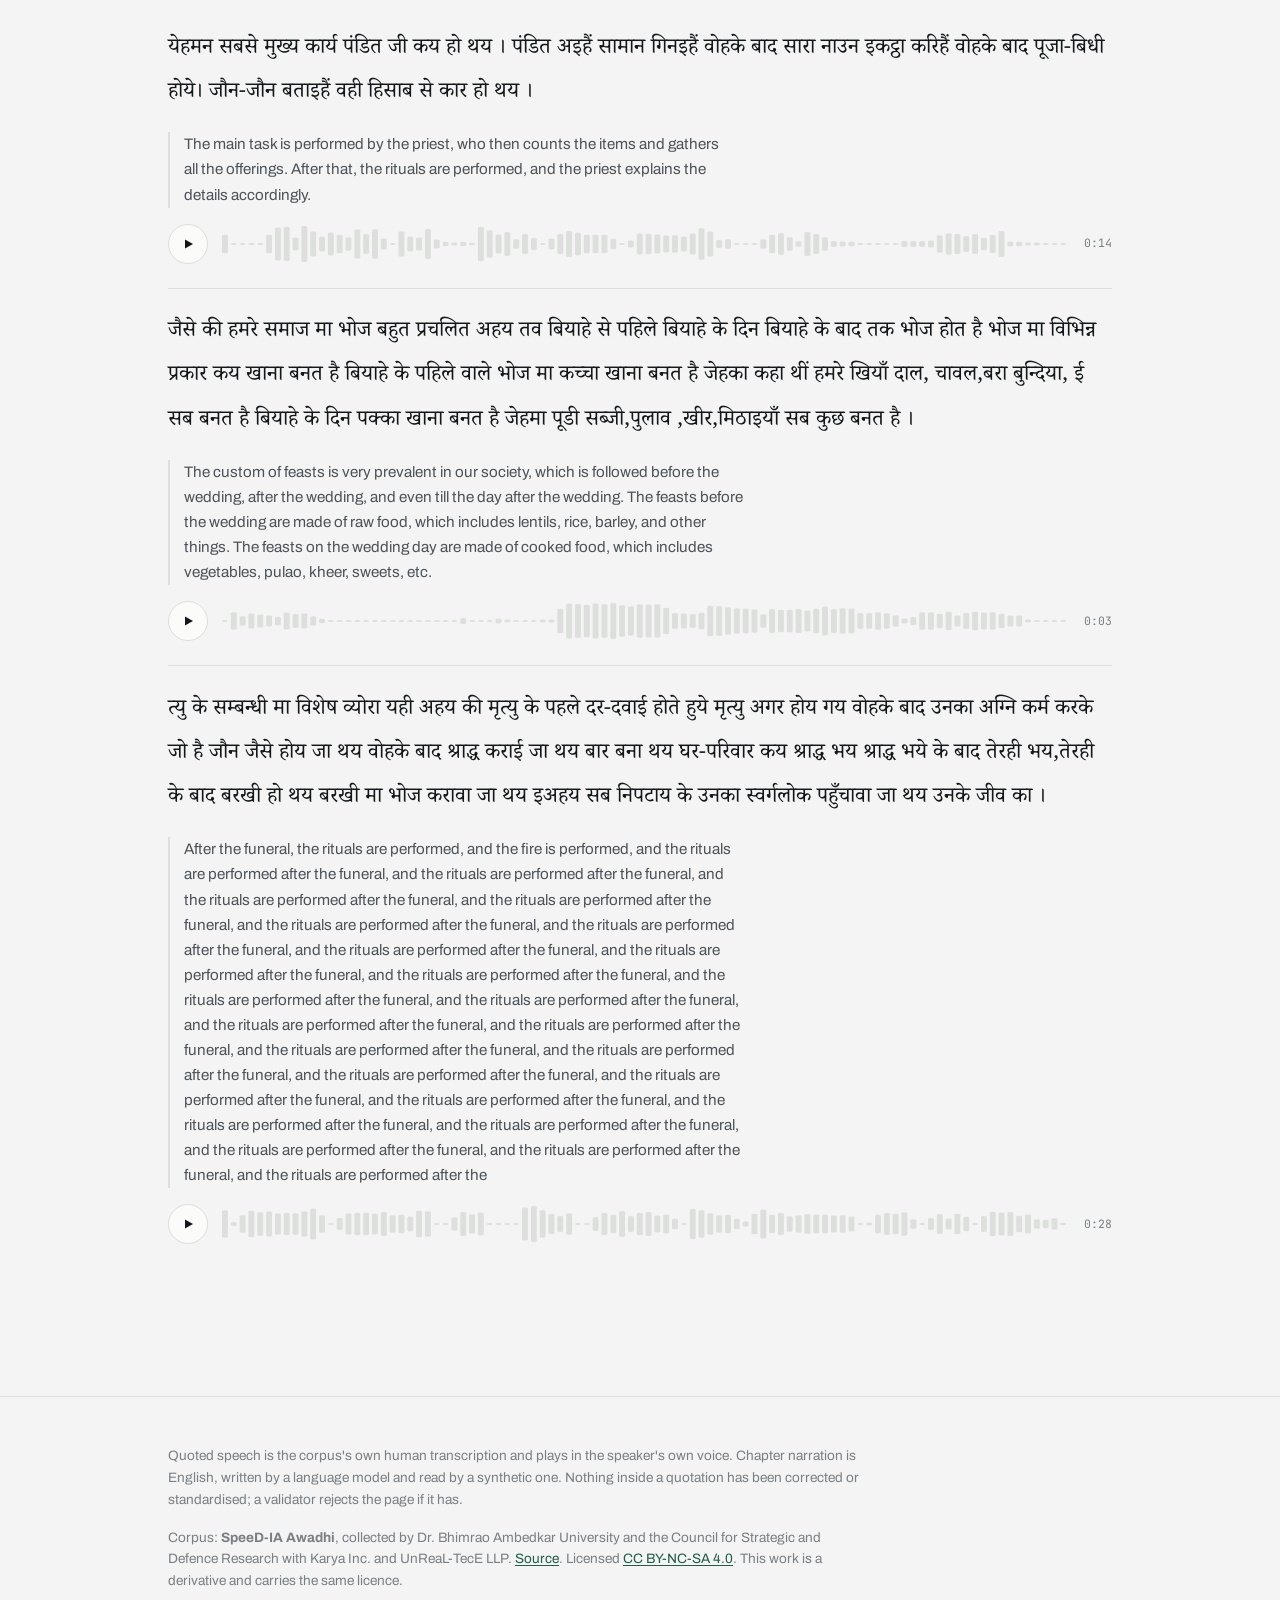
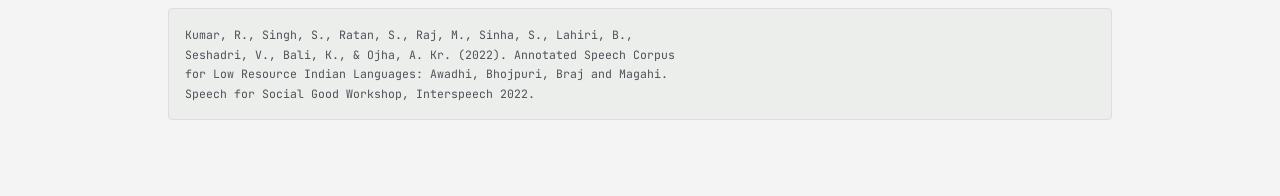
==== commit 2b11289c: "Fix the page that never loaded, and default to light The testimony sat on "Loading the testimony." f" ====
--- a/web/index.html
+++ b/web/index.html
@@ -4,7 +4,7 @@
 <meta charset="utf-8">
 <meta name="viewport" content="width=device-width, initial-scale=1">
 <title>Homespun</title>
-<meta name="description" content="Awadhi testimony on birth, marriage and mourning customs, with a speech model retrained to write the dialect down as it was actually said.">
+<meta name="description" content="A speech model retrained to transcribe Awadhi as it is actually spoken, with the testimony it was built from.">
 <meta property="og:title" content="Homespun">
 <meta property="og:description" content="A speech model retrained to transcribe Awadhi without translating it into standard Hindi.">
 <meta name="theme-color" content="#f3f4f3" media="(prefers-color-scheme: light)">
@@ -15,6 +15,19 @@
 <link rel="stylesheet" href="styles.css">
 </head>
 <body>
+
+<nav class="nav">
+  <div class="wrap nav-inner">
+    <a class="brand" href="index.html">Homespun</a>
+    <div class="nav-links">
+      <a href="index.html" data-page="index" aria-current="page">Listen</a>
+      <a href="try.html" data-page="try">Try it</a>
+      <a href="evidence.html" data-page="evidence">Evidence</a>
+      <a href="method.html" data-page="method">Method</a>
+      <button class="theme" type="button" data-theme-toggle aria-pressed="false">Dark</button>
+    </div>
+  </div>
+</nav>
 
 <header class="hero">
   <div class="wrap">
@@ -31,10 +44,7 @@
 </header>
 
 <main>
-
-  <!-- The hook: one real utterance, what the stock model made of it, what the
-       adapted model made of it. Filled from data/metrics.json. -->
-  <section class="exhibit" id="exhibit" hidden>
+<section class="exhibit" id="exhibit" hidden>
     <div class="wrap">
       <h2 class="section-title">Here is the problem</h2>
       <p class="section-note">
@@ -60,8 +70,7 @@
       </div>
     </div>
   </section>
-
-  <section class="chapters">
+<section class="chapters">
     <div class="wrap">
       <h2 class="section-title" id="story-title">The testimony</h2>
       <p class="section-note">
@@ -74,56 +83,7 @@
       <div id="story"><p class="status">Loading the testimony.</p></div>
     </div>
   </section>
-
-  <section class="measure-section">
-    <div class="wrap">
-      <p class="eyebrow">Measured, not claimed</p>
-      <h2>What changed, and by how much</h2>
-      <p class="intro" id="measure-intro">
-        Both models read the same held-out recordings through the same script
-        with the same settings. The only difference between them is an 8.7 MB
-        adapter trained for 52 minutes on one laptop GPU.
-      </p>
-      <div class="figures" id="figures"></div>
-      <div id="table-wrap"></div>
-      <div class="samples" id="samples"></div>
-    </div>
-  </section>
-
-  <section class="notes">
-    <div class="wrap">
-      <h2>What these numbers do not say</h2>
-      <div class="note-list">
-        <div class="note">
-          <b>The recordings are 8 kHz.</b>
-          <span>Everything above 4 kHz was never captured, which is where much
-          of the energy that separates fricatives lives. That ceiling applies to
-          both models equally, so the comparison holds while the absolute
-          figures stay low.</span>
-        </div>
-        <div class="note">
-          <b>The same speakers appear in training and testing.</b>
-          <span>The corpus authors split by utterance rather than by speaker.
-          These results describe adaptation to known voices and say nothing
-          about an unheard one.</span>
-        </div>
-        <div class="note">
-          <b>Long answers improved least.</b>
-          <span>Short prompted sentences gained roughly four times as much as
-          the long spontaneous narratives, which had a fifth of the training
-          data. The narratives are the part this page is built from.</span>
-        </div>
-        <div class="note">
-          <b>Twenty of 509 utterances got worse.</b>
-          <span>The stock model collapses into repeating one syllable until it
-          runs out of room. Retraining mostly stops that. Mostly.</span>
-        </div>
-      </div>
-    </div>
-  </section>
-
 </main>
-
 <footer>
   <div class="wrap">
     <p>
--- a/web/styles.css
+++ b/web/styles.css
@@ -36,8 +36,11 @@
   --ease: cubic-bezier(0.16, 1, 0.3, 1);
 }
 
+/* The script sets data-theme on load, so this only governs the first paint
+   before it runs. Light is the default; the toggle and localStorage decide
+   thereafter. */
 @media (prefers-color-scheme: dark) {
-  :root:not([data-theme="light"]) {
+  :root:not([data-theme="light"]):not([data-theme="dark"]) {
     --paper: #101214;
     --surface: #161a1c;
     --sunk: #1b1f22;
@@ -294,3 +297,86 @@
 }
 
 :focus-visible { outline: 2px solid var(--accent); outline-offset: 2px; border-radius: 2px; }
+
+/* ------------------------------------------------------------------- nav --- */
+
+.nav { border-bottom: 1px solid var(--rule); background: var(--paper); position: sticky; top: 0; z-index: 10; }
+.nav-inner { display: flex; align-items: center; justify-content: space-between; gap: 1.5rem; height: 60px; }
+.brand { font-weight: 600; letter-spacing: -0.01em; text-decoration: none; color: var(--ink); font-size: 1.05rem; }
+.nav-links { display: flex; gap: clamp(0.9rem, 3vw, 1.75rem); }
+.nav-links a {
+  text-decoration: none;
+  color: var(--ink-2);
+  font-size: 0.88rem;
+  padding: 0.2rem 0;
+  border-bottom: 1px solid transparent;
+  transition: color 0.2s var(--ease), border-color 0.2s var(--ease);
+}
+.nav-links a:hover { color: var(--ink); }
+.nav-links a[aria-current="page"] { color: var(--accent); border-bottom-color: var(--accent); }
+
+.hero.compact { padding: clamp(2.5rem, 6vw, 4rem) 0 clamp(2rem, 4vw, 2.5rem); }
+.hero.compact h1 { font-size: clamp(2rem, 6vw, 3.2rem); }
+
+/* -------------------------------------------------------------- try page --- */
+
+.examples-section, .live-section { padding: clamp(2.5rem, 6vw, 4rem) 0; }
+.live-section { border-top: 1px solid var(--rule); }
+.section-note.small { font-size: 0.85rem; margin-top: 2rem; }
+
+.example { border-top: 1px solid var(--rule); padding: 1.5rem 0; }
+.example:first-child { border-top: 0; padding-top: 0; }
+.example .meta { font-family: var(--mono); font-size: 0.68rem; letter-spacing: 0.08em; text-transform: uppercase; color: var(--ink-3); margin-bottom: 0.9rem; }
+.example .meta .better { color: var(--accent); }
+.example .meta .worse { color: var(--warn); }
+.example .meta .flag { color: var(--warn); }
+.example .player { margin-bottom: 1rem; }
+
+.live-controls { display: flex; flex-wrap: wrap; gap: 0.75rem; margin-bottom: 1.25rem; }
+.btn {
+  font-family: var(--latin);
+  font-size: 0.9rem;
+  font-weight: 500;
+  padding: 0.6rem 1.1rem;
+  border-radius: var(--radius);
+  border: 1px solid var(--rule);
+  background: var(--surface);
+  color: var(--ink);
+  cursor: pointer;
+  transition: background 0.2s var(--ease), border-color 0.2s var(--ease), transform 0.12s var(--ease);
+}
+.btn:hover { border-color: var(--accent); }
+.btn:active { transform: translateY(1px); }
+.btn.primary { background: var(--accent); border-color: var(--accent); color: var(--accent-ink); }
+.btn.primary:hover { filter: brightness(1.06); }
+.btn.quiet { color: var(--ink-2); }
+.btn.recording { background: var(--warn); border-color: var(--warn); color: #fff; }
+
+progress { width: 100%; max-width: 24rem; height: 6px; display: block; margin-bottom: 0.75rem; accent-color: var(--accent); }
+
+.live-status { font-size: 0.9rem; color: var(--ink-2); margin-bottom: 1rem; }
+.live-status.ok { color: var(--accent); }
+.live-status.bad { color: var(--warn); }
+
+.live-text {
+  font-family: var(--deva);
+  font-size: 1.2rem;
+  line-height: 2.05;
+  background: var(--accent-wash);
+  border: 1px solid var(--rule);
+  border-radius: var(--radius);
+  padding: 1rem 1.2rem;
+}
+
+.theme {
+  font-family: var(--latin);
+  font-size: 0.82rem;
+  color: var(--ink-2);
+  background: none;
+  border: 1px solid var(--rule);
+  border-radius: 999px;
+  padding: 0.22rem 0.7rem;
+  cursor: pointer;
+  transition: color 0.2s var(--ease), border-color 0.2s var(--ease);
+}
+.theme:hover { color: var(--ink); border-color: var(--accent); }
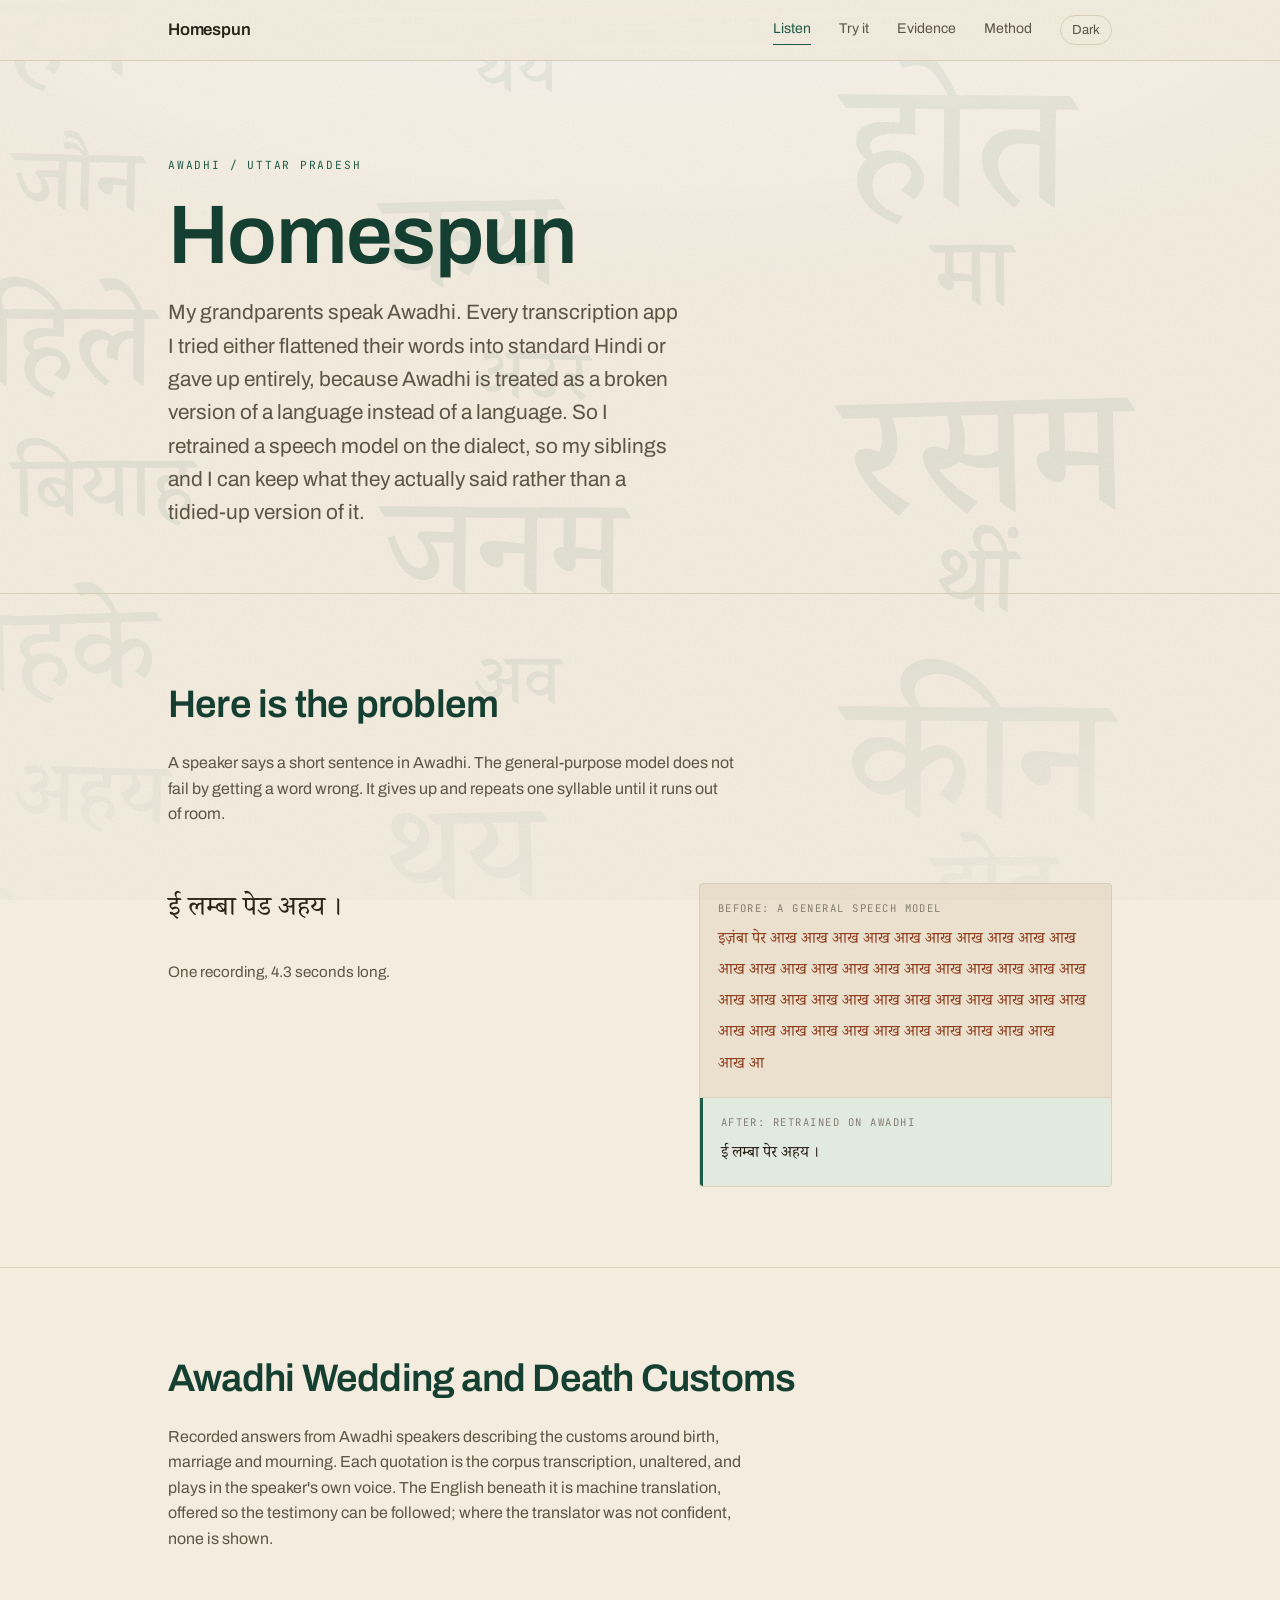
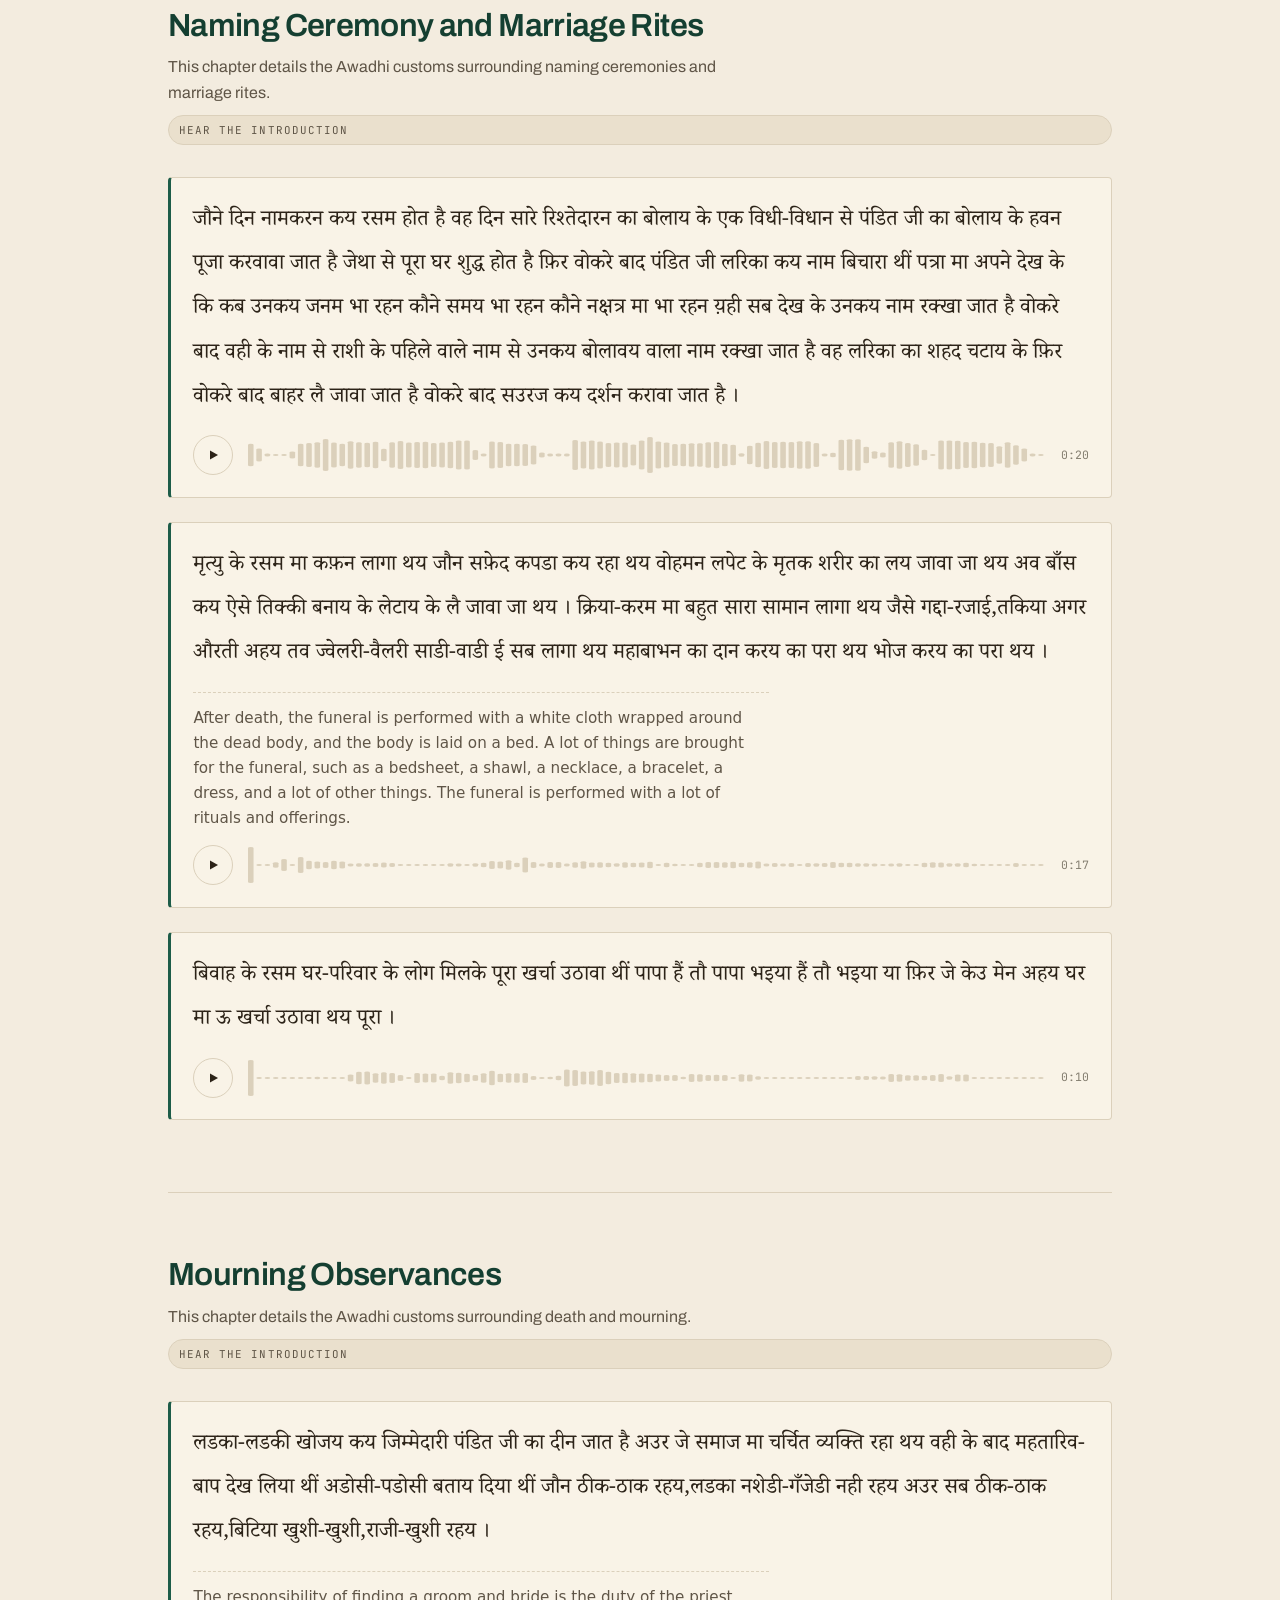
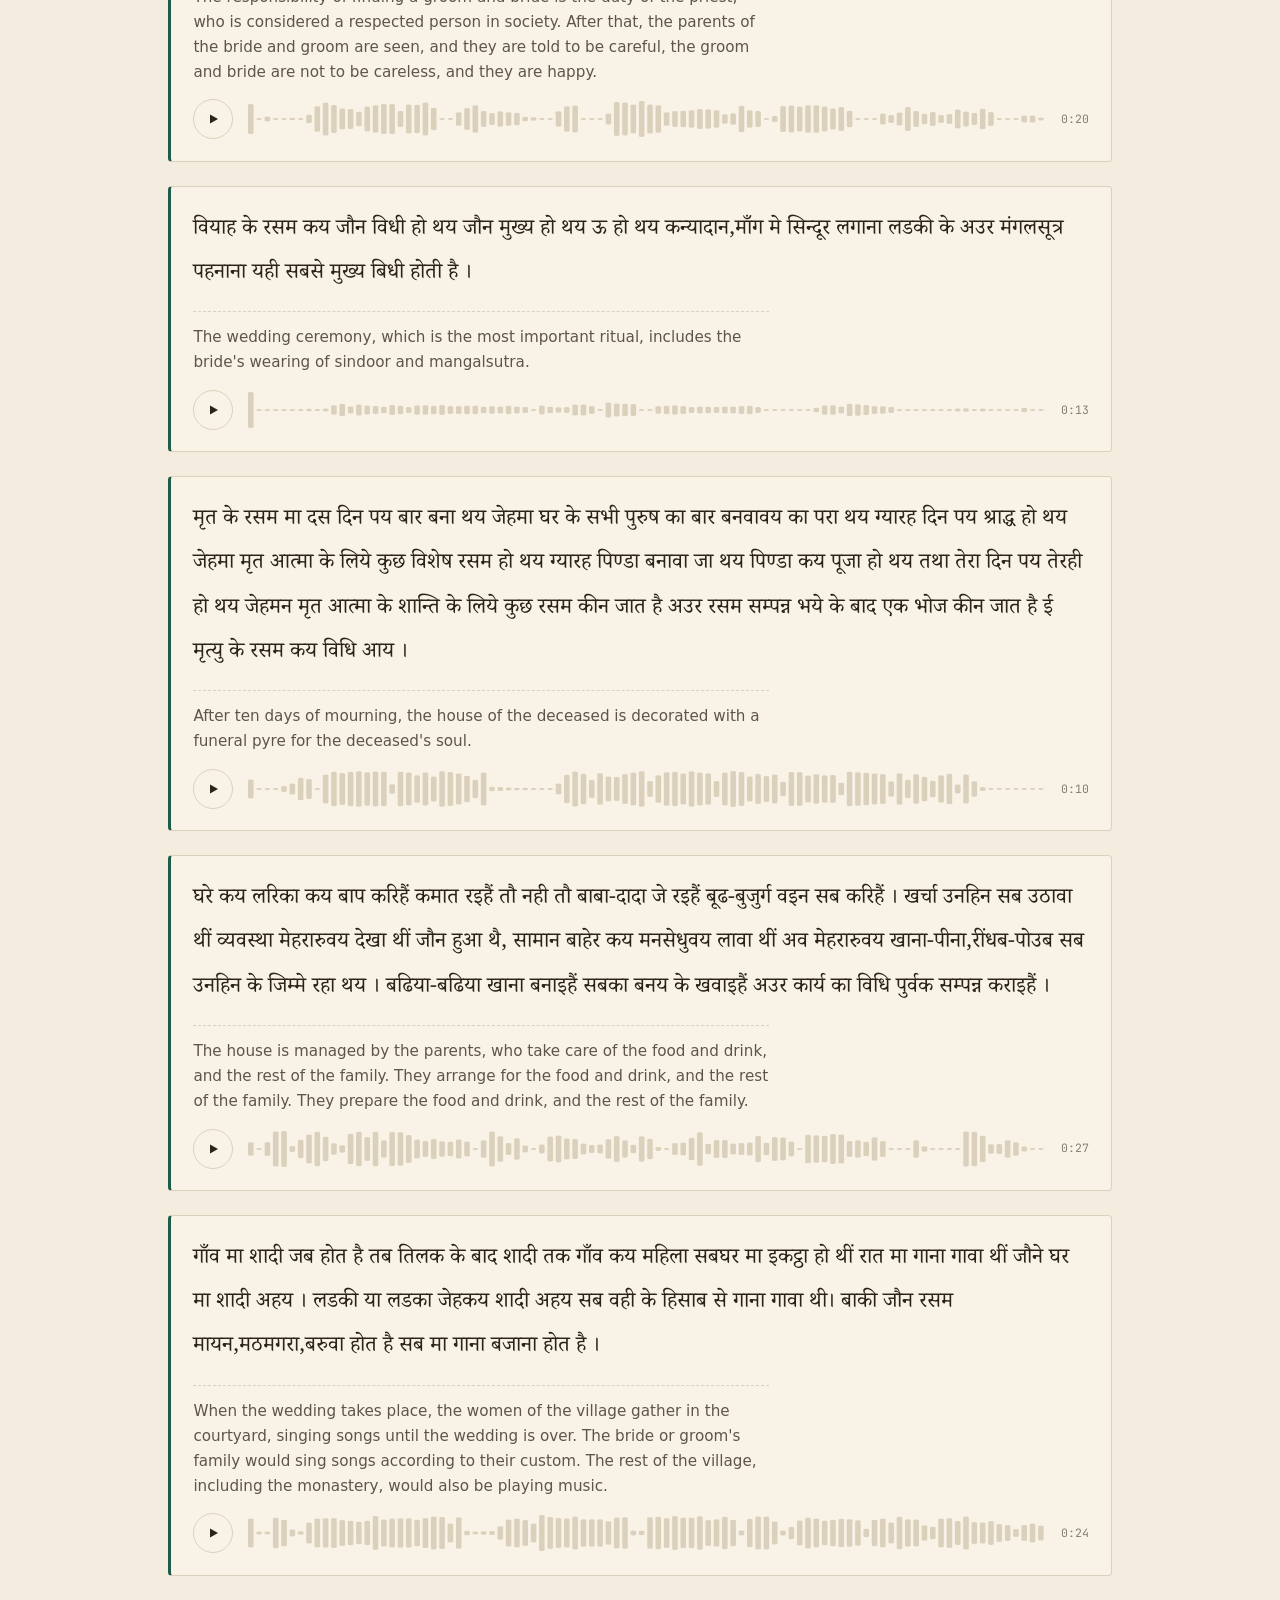
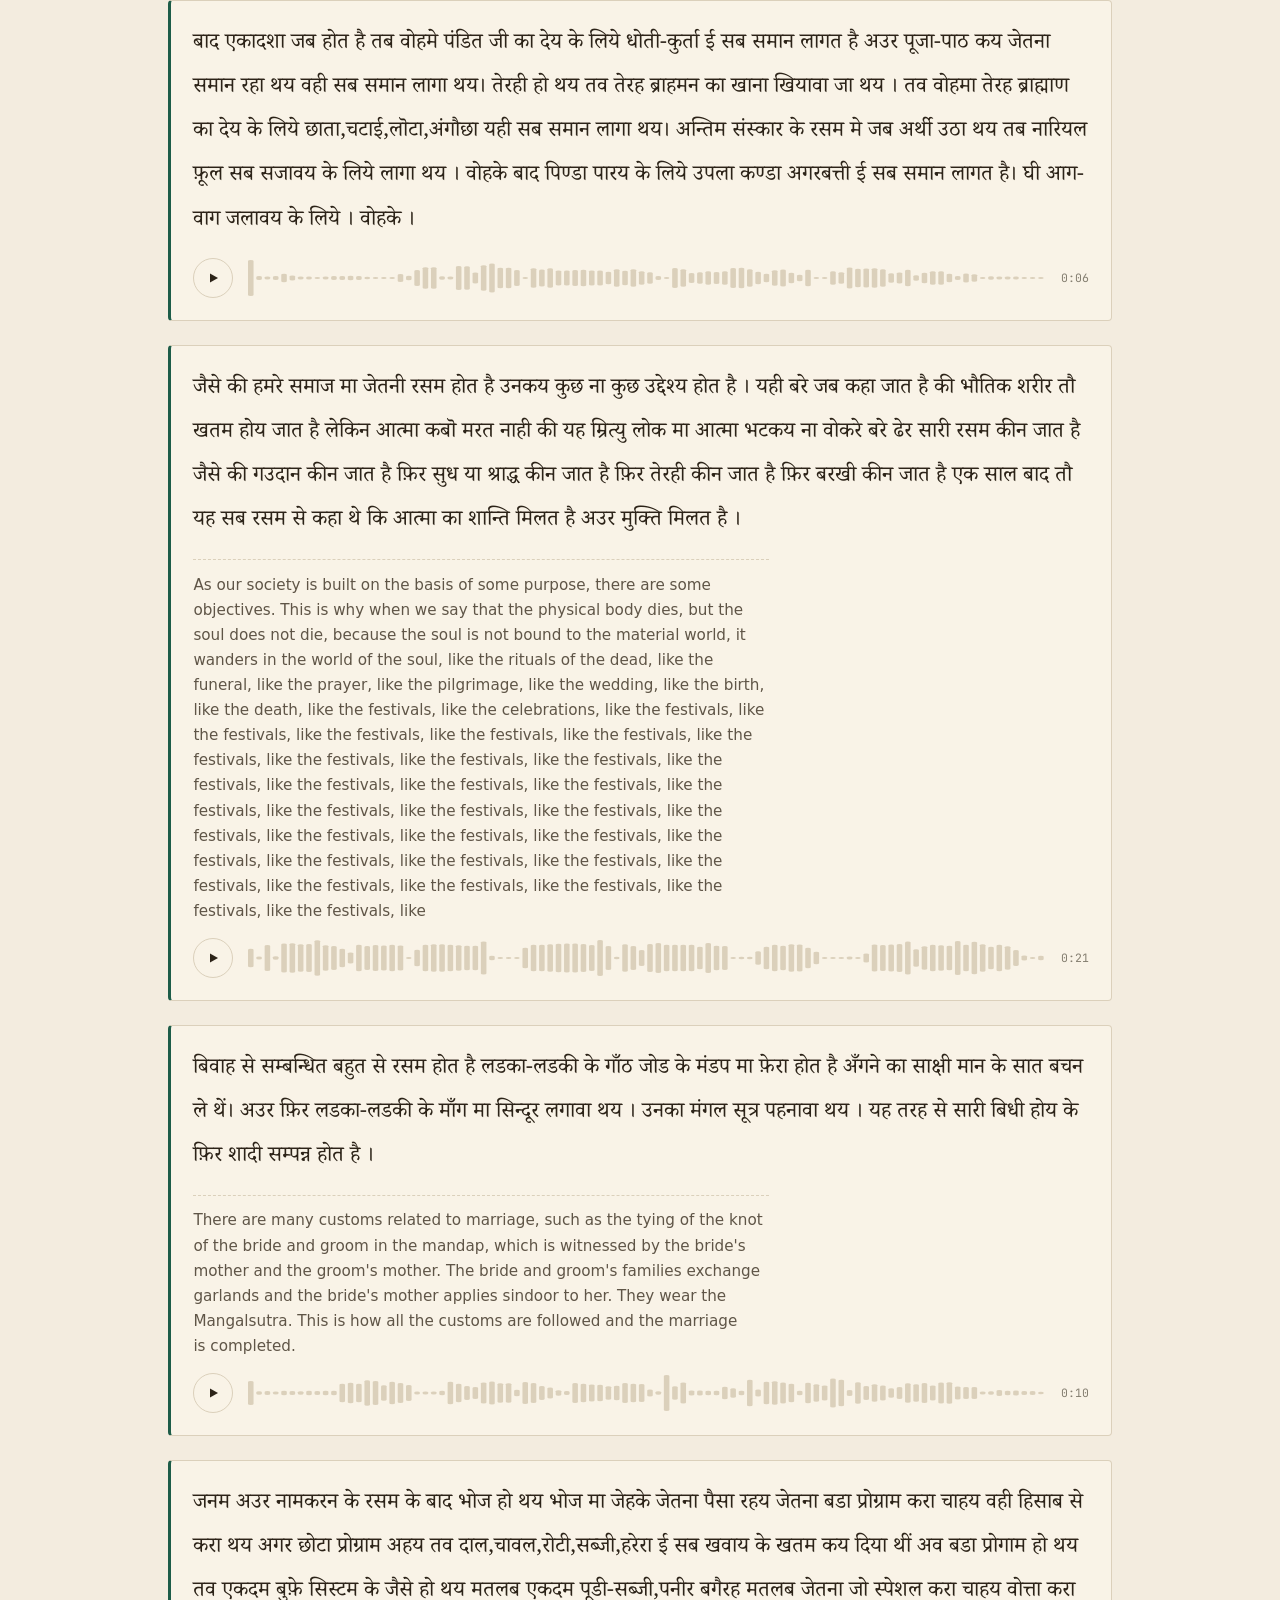
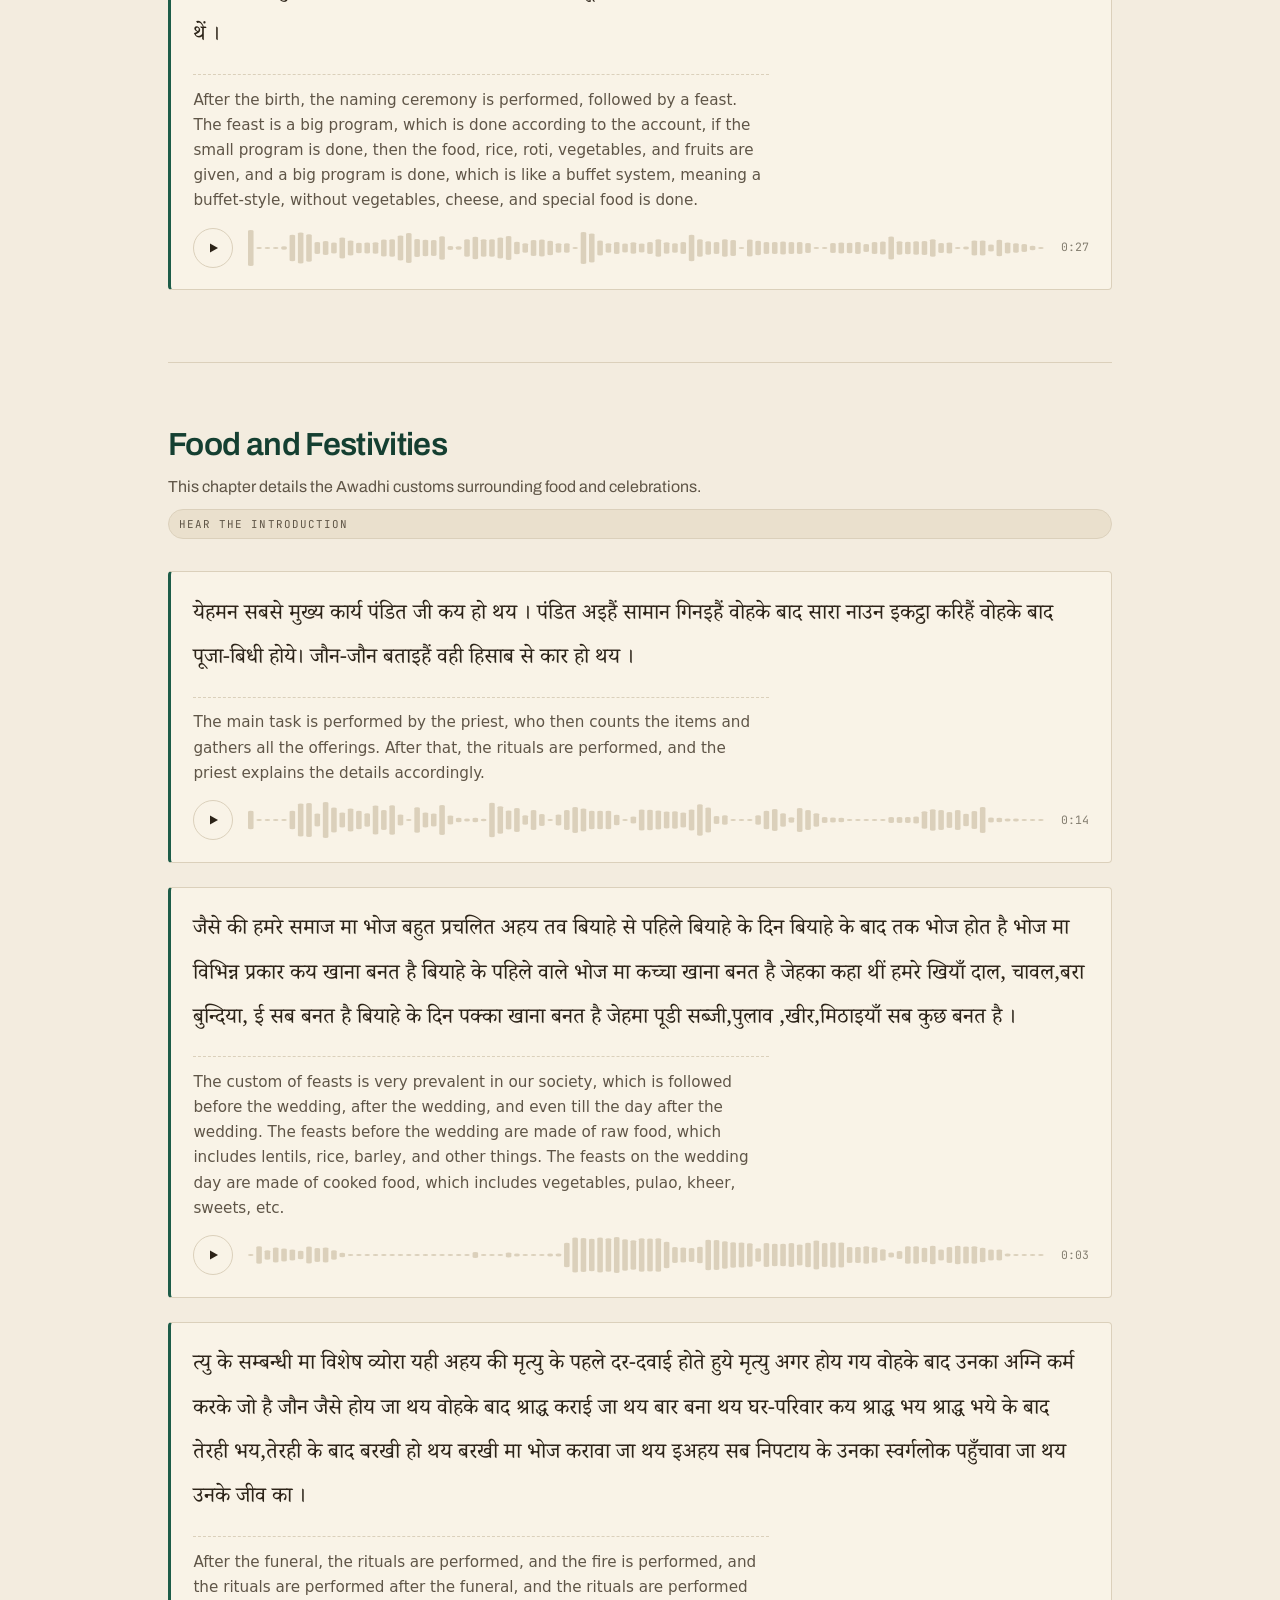
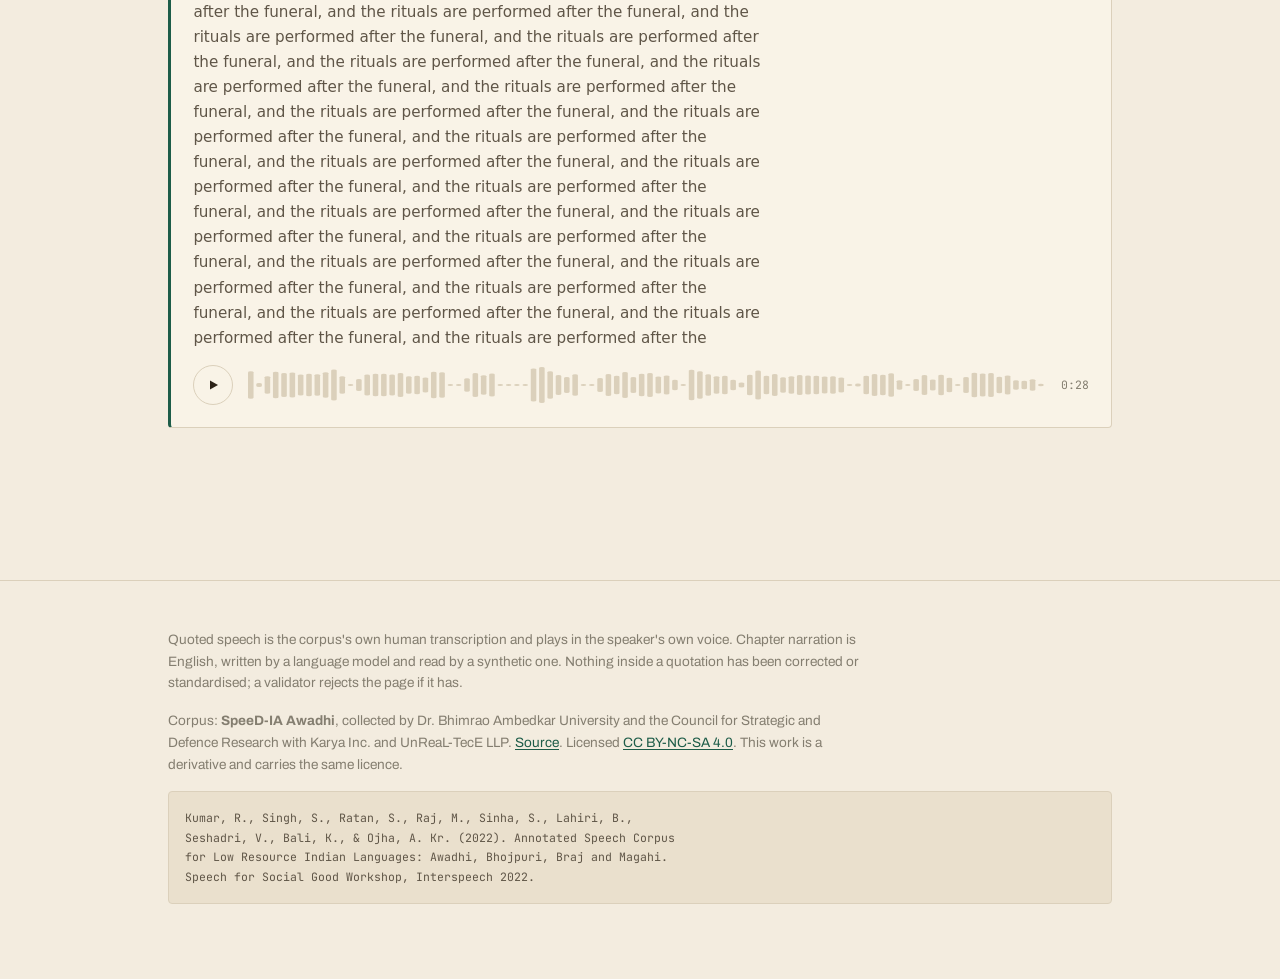
==== commit 6ebf788c: "Turn the benchmark grid into a figure, and drop the jargon "Stock" and "retrained" mean nothing to a" ====
--- a/web/index.html
+++ b/web/index.html
@@ -59,11 +59,11 @@
         </div>
         <div class="machine">
           <div class="bad">
-            <p class="who">Stock whisper-small</p>
+            <p class="who">Before: a general speech model</p>
             <p class="out" id="ex-stock"></p>
           </div>
           <div class="good">
-            <p class="who">Retrained on Awadhi</p>
+            <p class="who">After: retrained on Awadhi</p>
             <p class="out" id="ex-tuned"></p>
           </div>
         </div>
--- a/web/styles.css
+++ b/web/styles.css
@@ -14,17 +14,23 @@
  */
 
 :root {
-  --paper: #f3f4f3;
-  --surface: #fbfbfa;
-  --sunk: #eceeec;
-  --ink: #14171a;
-  --ink-2: #4c5258;
-  --ink-3: #797f85;
-  --rule: #dcdfdc;
-  --accent: #1f5c4a;
-  --accent-ink: #ffffff;
-  --accent-wash: #e6ede9;
-  --warn: #8a3a22;
+  /* Warm paper with a green accent, not the beige and brass every heritage
+     page reaches for. The warmth belongs to the page; the accent stays cool so
+     the two never blur into the same sepia wash. */
+  --paper: #f3ecdf;
+  --surface: #f9f3e7;
+  --sunk: #eae0cd;
+  --ink: #2c2318;          /* warm brown-black, never #000 */
+  --ink-2: #5f5547;
+  --ink-3: #847e70;
+  --rule: #dbd0bb;
+  --accent: #1d5c48;
+  --accent-deep: #143f31;  /* headings, so colour is in the type not just the gaps */
+  --accent-ink: #f9f3e7;
+  --accent-wash: #e2eae0;
+  --warn: #8f3d1f;
+  --before: #b5663a;
+  --after: #2f8f6b;
 
   --measure: 36rem;
   --radius: 4px;
@@ -39,33 +45,38 @@
 /* The script sets data-theme on load, so this only governs the first paint
    before it runs. Light is the default; the toggle and localStorage decide
    thereafter. */
+/* Dark keeps the same warmth rather than flipping to a cold grey, so the
+   toggle reads as the lights going down on one room, not a move to another. */
 @media (prefers-color-scheme: dark) {
   :root:not([data-theme="light"]):not([data-theme="dark"]) {
-    --paper: #101214;
-    --surface: #161a1c;
-    --sunk: #1b1f22;
-    --ink: #eceeec;
-    --ink-2: #a7aeb2;
-    --ink-3: #777e83;
-    --rule: #272c2f;
-    --accent: #6fb39c;
-    --accent-ink: #0d1412;
-    --accent-wash: #16241f;
-    --warn: #d08a6c;
+    --paper: #16120e;
+    --surface: #1d1813;
+    --sunk: #241e17;
+    --ink: #efe9df;
+    --ink-2: #b4aa9b;
+    --ink-3: #847b6d;
+    --rule: #332b22;
+    --accent: #7fbca4;
+    --accent-ink: #11190f;
+    --accent-wash: #1b251e;
+    --warn: #d98f63;
   }
 }
 :root[data-theme="dark"] {
-  --paper: #101214;
-  --surface: #161a1c;
-  --sunk: #1b1f22;
-  --ink: #eceeec;
-  --ink-2: #a7aeb2;
-  --ink-3: #777e83;
-  --rule: #272c2f;
-  --accent: #6fb39c;
-  --accent-ink: #0d1412;
-  --accent-wash: #16241f;
-  --warn: #d08a6c;
+  --paper: #16120e;
+  --surface: #1f1a14;
+  --sunk: #261f18;
+  --ink: #f0e9dd;
+  --ink-2: #b7ad9d;
+  --ink-3: #8a8070;
+  --rule: #362d23;
+  --accent: #86c2a9;
+  --accent-deep: #a8d6c1;
+  --accent-ink: #11190f;
+  --accent-wash: #1d2820;
+  --warn: #dd9568;
+  --before: #c0784a;
+  --after: #4ca985;
 }
 
 * { box-sizing: border-box; }
@@ -76,6 +87,14 @@
 body {
   margin: 0;
   background: var(--paper);
+  /* A barely-there warm bloom at the top, so a long page of text is not a flat
+     fill. Fixed, so it does not travel with the scroll. */
+  background-image: radial-gradient(
+    120% 70% at 50% -10%,
+    rgb(255 255 255 / 0.55),
+    rgb(255 255 255 / 0) 60%
+  );
+  background-attachment: fixed;
   color: var(--ink);
   font-family: var(--latin);
   font-size: 1rem;
@@ -84,10 +103,31 @@
   -webkit-font-smoothing: antialiased;
 }
 
+/* Paper grain. Fixed and pointer-events none so it never repaints on scroll,
+   which is what makes this cheap enough to leave on. */
+body::before {
+  content: "";
+  position: fixed;
+  inset: 0;
+  z-index: 1;
+  pointer-events: none;
+  opacity: 0.4;
+  background-image: url("data:image/svg+xml,%3Csvg xmlns='http://www.w3.org/2000/svg' width='160' height='160'%3E%3Cfilter id='n'%3E%3CfeTurbulence type='fractalNoise' baseFrequency='0.85' numOctaves='3'/%3E%3CfeColorMatrix type='saturate' values='0'/%3E%3C/filter%3E%3Crect width='160' height='160' filter='url(%23n)' opacity='0.26'/%3E%3C/svg%3E");
+  mix-blend-mode: multiply;
+}
+:root[data-theme="dark"] body::before { mix-blend-mode: screen; opacity: 0.16; }
+
+
 .wrap { width: 100%; max-width: 64rem; margin: 0 auto; padding: 0 clamp(1rem, 4vw, 2.5rem); }
 .col { max-width: var(--measure); }
 
-h1, h2, h3 { font-weight: 600; letter-spacing: -0.02em; margin: 0; text-wrap: balance; }
+h1, h2, h3 {
+  font-weight: 600;
+  letter-spacing: -0.02em;
+  margin: 0;
+  text-wrap: balance;
+  color: var(--accent-deep);
+}
 p { margin: 0; text-wrap: pretty; }
 
 .eyebrow {
@@ -124,7 +164,7 @@
   .exhibit-grid { grid-template-columns: 1.15fr 1fr; gap: 3.5rem; align-items: start; }
 }
 
-.said {
+.exhibit-grid .said {
   font-family: var(--deva);
   font-size: clamp(1.35rem, 3vw, 1.7rem);
   line-height: 2.1;
@@ -144,7 +184,8 @@
 }
 .machine .out { font-family: var(--deva); line-height: 1.95; font-size: 1rem; }
 .machine .bad .out { color: var(--warn); }
-.machine .good { background: var(--accent-wash); }
+.machine .bad { background: var(--sunk); }
+.machine .good { background: var(--accent-wash); border-left: 3px solid var(--accent); }
 
 /* -------------------------------------------------------------- chapters --- */
 
@@ -184,11 +225,13 @@
 
 .entry {
   display: grid;
-  gap: 1rem;
-  padding: 1.4rem 0 0;
-  border-top: 1px solid var(--rule);
-}
-.entry:first-child { border-top: 0; padding-top: 0; }
+  gap: 0.9rem;
+  padding: 1.35rem 1.4rem;
+  background: var(--surface);
+  border: 1px solid var(--rule);
+  border-left: 3px solid var(--accent);
+  border-radius: var(--radius);
+}
 
 /* Devanagari needs far more leading than Latin at the same size, or the
    matras collide with the line above. 2.0 is not generous, it is the floor. */
@@ -202,8 +245,9 @@
   color: var(--ink-2);
   font-size: 0.95rem;
   line-height: 1.65;
-  padding-left: 0.9rem;
-  border-left: 2px solid var(--rule);
+  font-style: italic;
+  padding-top: 0.8rem;
+  border-top: 1px dashed var(--rule);
   max-width: var(--measure);
 }
 
@@ -237,6 +281,13 @@
 .measure-section h2 { font-size: clamp(1.7rem, 4vw, 2.4rem); margin-bottom: 1rem; }
 .measure-section .intro { color: var(--ink-2); max-width: var(--measure); margin-bottom: 2.5rem; }
 
+.panel {
+  background: var(--surface);
+  border: 1px solid var(--rule);
+  border-radius: var(--radius);
+  padding: clamp(1.1rem, 3vw, 1.75rem);
+  margin-bottom: 2rem;
+}
 .figures { display: grid; gap: 1px; background: var(--rule); border: 1px solid var(--rule); border-radius: var(--radius); overflow: hidden; margin-bottom: 2.5rem; }
 @media (min-width: 40rem) { .figures { grid-template-columns: repeat(3, 1fr); } }
 .figure { background: var(--surface); padding: 1.4rem 1.2rem; }
@@ -259,7 +310,9 @@
 .sample .meta { font-family: var(--mono); font-size: 0.66rem; letter-spacing: 0.1em; text-transform: uppercase; color: var(--ink-3); margin-bottom: 0.9rem; }
 .row { display: grid; grid-template-columns: 5rem 1fr; gap: 0.75rem; margin-bottom: 0.6rem; }
 .row .tag { font-family: var(--mono); font-size: 0.66rem; letter-spacing: 0.08em; text-transform: uppercase; color: var(--ink-3); padding-top: 0.5rem; }
-.row .val { font-family: var(--deva); line-height: 1.95; }
+.row .val { font-family: var(--deva); line-height: 1.95; font-size: 1.02rem; }
+.row.ref .val { font-weight: 500; color: var(--ink); }
+.row.stock .val, .row.tuned .val { font-size: 0.98rem; }
 .row.stock .val { color: var(--warn); }
 .row.tuned .val { color: var(--ink); }
 @media (max-width: 40rem) {
@@ -300,7 +353,13 @@
 
 /* ------------------------------------------------------------------- nav --- */
 
-.nav { border-bottom: 1px solid var(--rule); background: var(--paper); position: sticky; top: 0; z-index: 10; }
+.nav {
+  border-bottom: 1px solid var(--rule);
+  background: color-mix(in srgb, var(--paper) 88%, transparent);
+  backdrop-filter: blur(10px);
+  position: sticky; top: 0; z-index: 10;
+}
+@supports not (backdrop-filter: blur(1px)) { .nav { background: var(--paper); } }
 .nav-inner { display: flex; align-items: center; justify-content: space-between; gap: 1.5rem; height: 60px; }
 .brand { font-weight: 600; letter-spacing: -0.01em; text-decoration: none; color: var(--ink); font-size: 1.05rem; }
 .nav-links { display: flex; gap: clamp(0.9rem, 3vw, 1.75rem); }
@@ -322,10 +381,17 @@
 
 .examples-section, .live-section { padding: clamp(2.5rem, 6vw, 4rem) 0; }
 .live-section { border-top: 1px solid var(--rule); }
+.live-section.first { border-top: 0; padding-top: clamp(1rem, 3vw, 1.5rem); }
+.examples-section { border-top: 1px solid var(--rule); }
 .section-note.small { font-size: 0.85rem; margin-top: 2rem; }
 
-.example { border-top: 1px solid var(--rule); padding: 1.5rem 0; }
-.example:first-child { border-top: 0; padding-top: 0; }
+.example {
+  background: var(--surface);
+  border: 1px solid var(--rule);
+  border-radius: var(--radius);
+  padding: 1.35rem 1.4rem;
+  margin-bottom: 1.25rem;
+}
 .example .meta { font-family: var(--mono); font-size: 0.68rem; letter-spacing: 0.08em; text-transform: uppercase; color: var(--ink-3); margin-bottom: 0.9rem; }
 .example .meta .better { color: var(--accent); }
 .example .meta .worse { color: var(--warn); }
@@ -380,3 +446,94 @@
   transition: color 0.2s var(--ease), border-color 0.2s var(--ease);
 }
 .theme:hover { color: var(--ink); border-color: var(--accent); }
+
+.wordwall {
+  position: fixed;
+  inset: 0;
+  z-index: 0;
+  overflow: hidden;
+  pointer-events: none;
+  user-select: none;
+  /* Faded at the edges so words never collide with the nav or the footer. */
+  -webkit-mask-image: radial-gradient(130% 90% at 50% 40%, #000 35%, transparent 85%);
+  mask-image: radial-gradient(130% 90% at 50% 40%, #000 35%, transparent 85%);
+}
+.wordwall span {
+  position: absolute;
+  font-family: var(--deva);
+  font-weight: 500;
+  line-height: 1;
+  white-space: nowrap;
+  color: var(--accent);
+  opacity: 0.075;
+}
+:root[data-theme="dark"] .wordwall span { opacity: 0.1; }
+
+/* Content sits above the wall; the grain stays above both. */
+body > *:not(.wordwall) { position: relative; z-index: 2; }
+body::before { z-index: 3; }
+
+@media (max-width: 48rem) {
+  .wordwall span { opacity: 0.04; }
+}
+
+.example .why {
+  margin-top: 0.9rem;
+  padding: 0.7rem 0.85rem;
+  background: var(--sunk);
+  border-left: 3px solid var(--warn);
+  border-radius: var(--radius);
+  font-size: 0.86rem;
+  color: var(--ink-2);
+}
+
+/* -------------------------------------------------------------- bar chart --- */
+
+.chart-legend {
+  display: flex;
+  gap: 1.1rem;
+  font-family: var(--mono);
+  font-size: 0.68rem;
+  letter-spacing: 0.1em;
+  text-transform: uppercase;
+  color: var(--ink-2);
+  margin-bottom: 1.4rem;
+}
+.chart-legend span { display: inline-flex; align-items: center; gap: 0.4rem; }
+.swatch { width: 10px; height: 10px; border-radius: 2px; display: inline-block; }
+.swatch.before { background: var(--before); }
+.swatch.after { background: var(--after); }
+
+.bar-row { margin-bottom: 1.35rem; }
+.bar-row:last-child { margin-bottom: 0; }
+.bar-head {
+  display: flex;
+  justify-content: space-between;
+  align-items: baseline;
+  gap: 1rem;
+  margin-bottom: 0.45rem;
+}
+.bar-head .name { font-weight: 500; }
+.bar-head .n {
+  font-family: var(--mono);
+  font-size: 0.7rem;
+  color: var(--ink-3);
+  white-space: nowrap;
+}
+/* Two thin marks, 2px apart, both anchored to the same baseline. */
+.bar { display: grid; grid-template-columns: 1fr auto; align-items: center; gap: 0.6rem; }
+.bar + .bar { margin-top: 2px; }
+.track { height: 10px; border-radius: 2px; background: var(--sunk); overflow: hidden; }
+.fill { height: 100%; border-radius: 0 4px 4px 0; }
+.fill.before { background: var(--before); }
+.fill.after { background: var(--after); }
+.bar .v {
+  font-family: var(--mono);
+  font-size: 0.78rem;
+  font-variant-numeric: tabular-nums;
+  color: var(--ink-2);
+  min-width: 3.4rem;
+  text-align: right;
+}
+.bar .v b { font-weight: 600; color: var(--ink); }
+.chart-note { font-size: 0.85rem; color: var(--ink-3); margin-top: 1.25rem; }
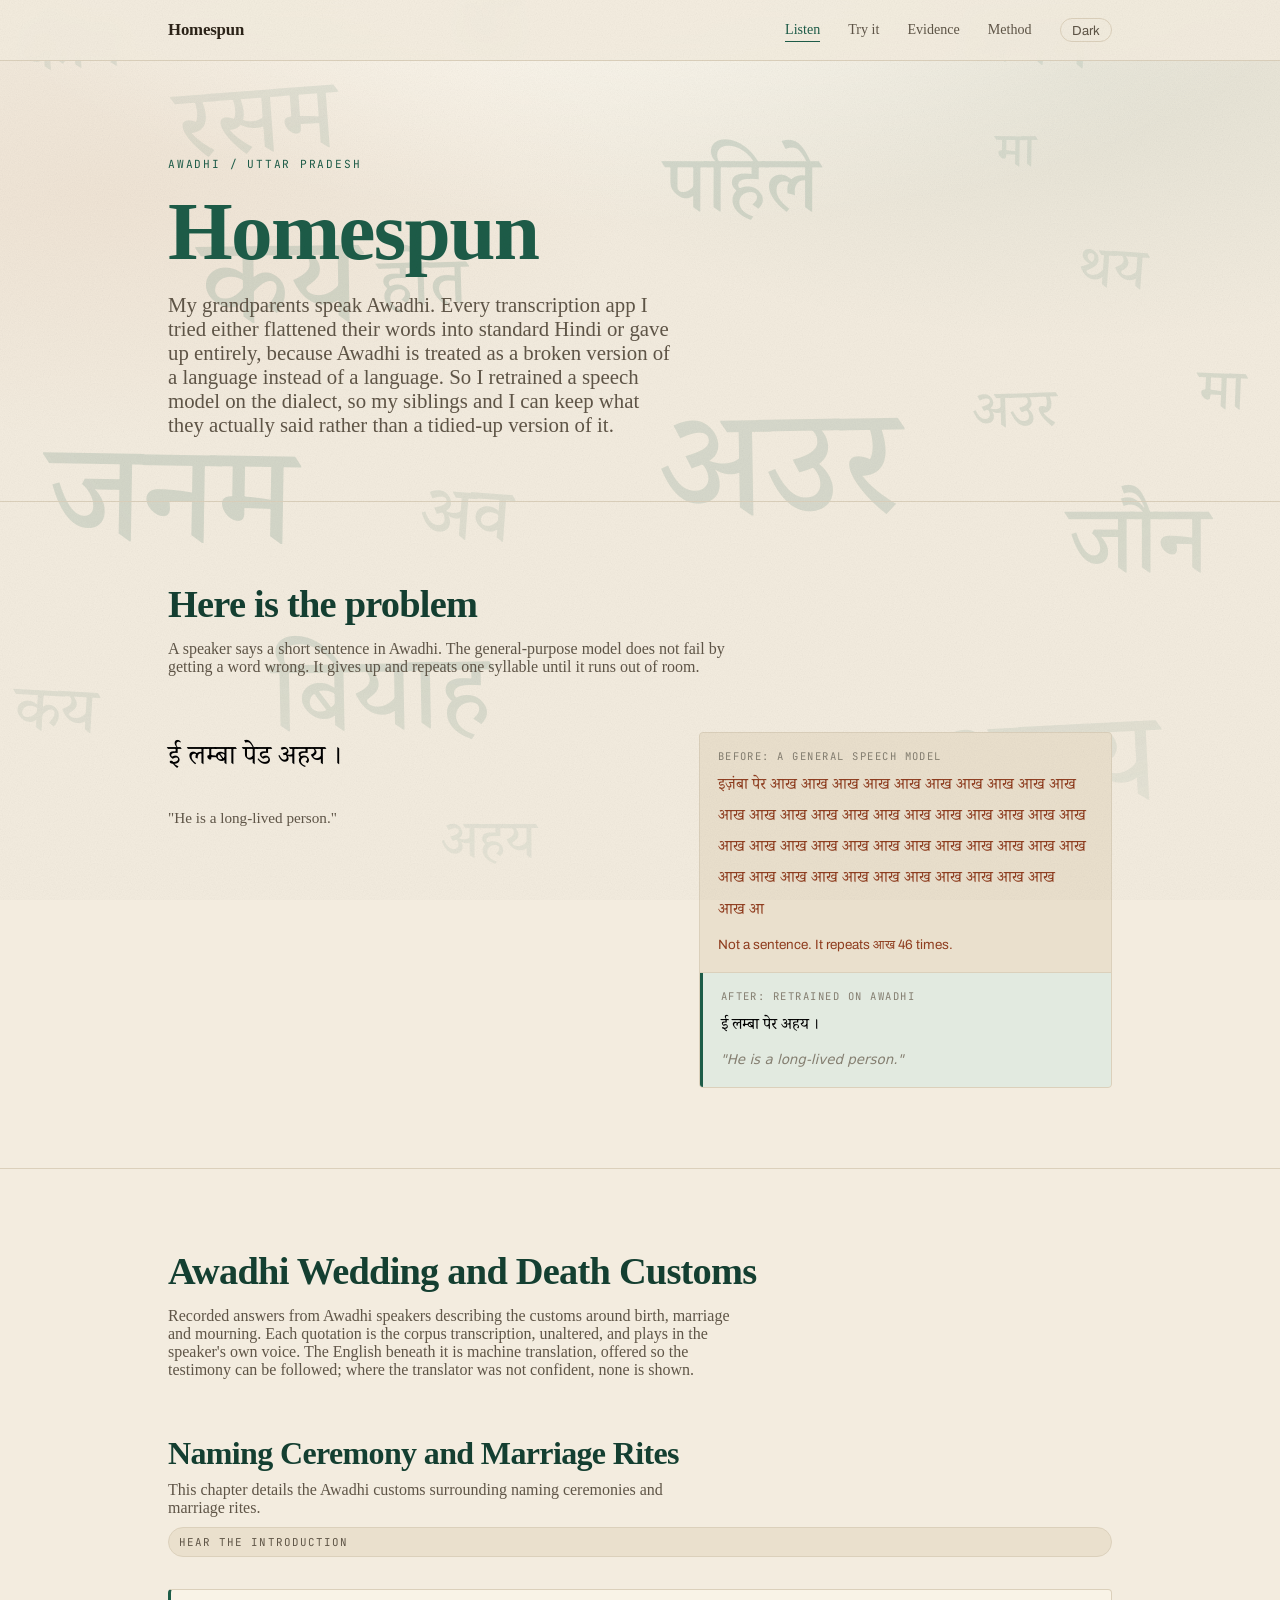
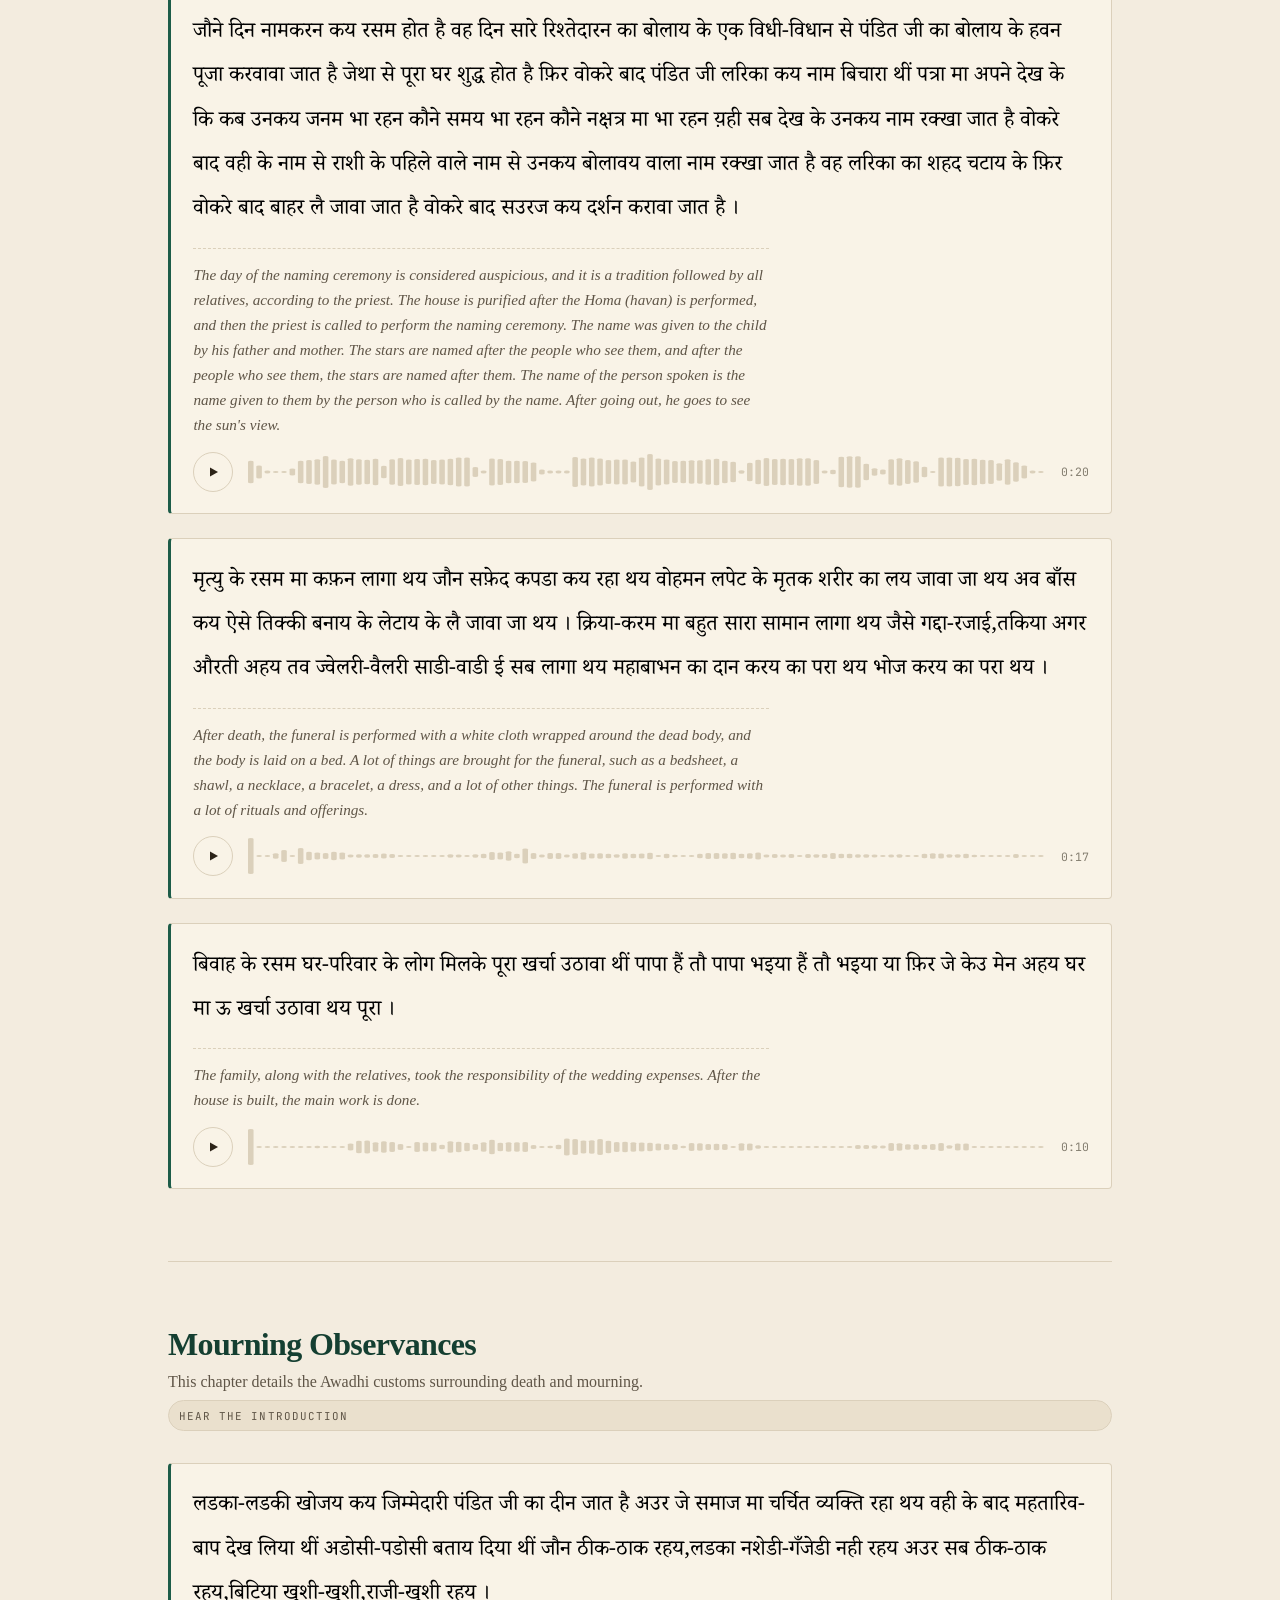
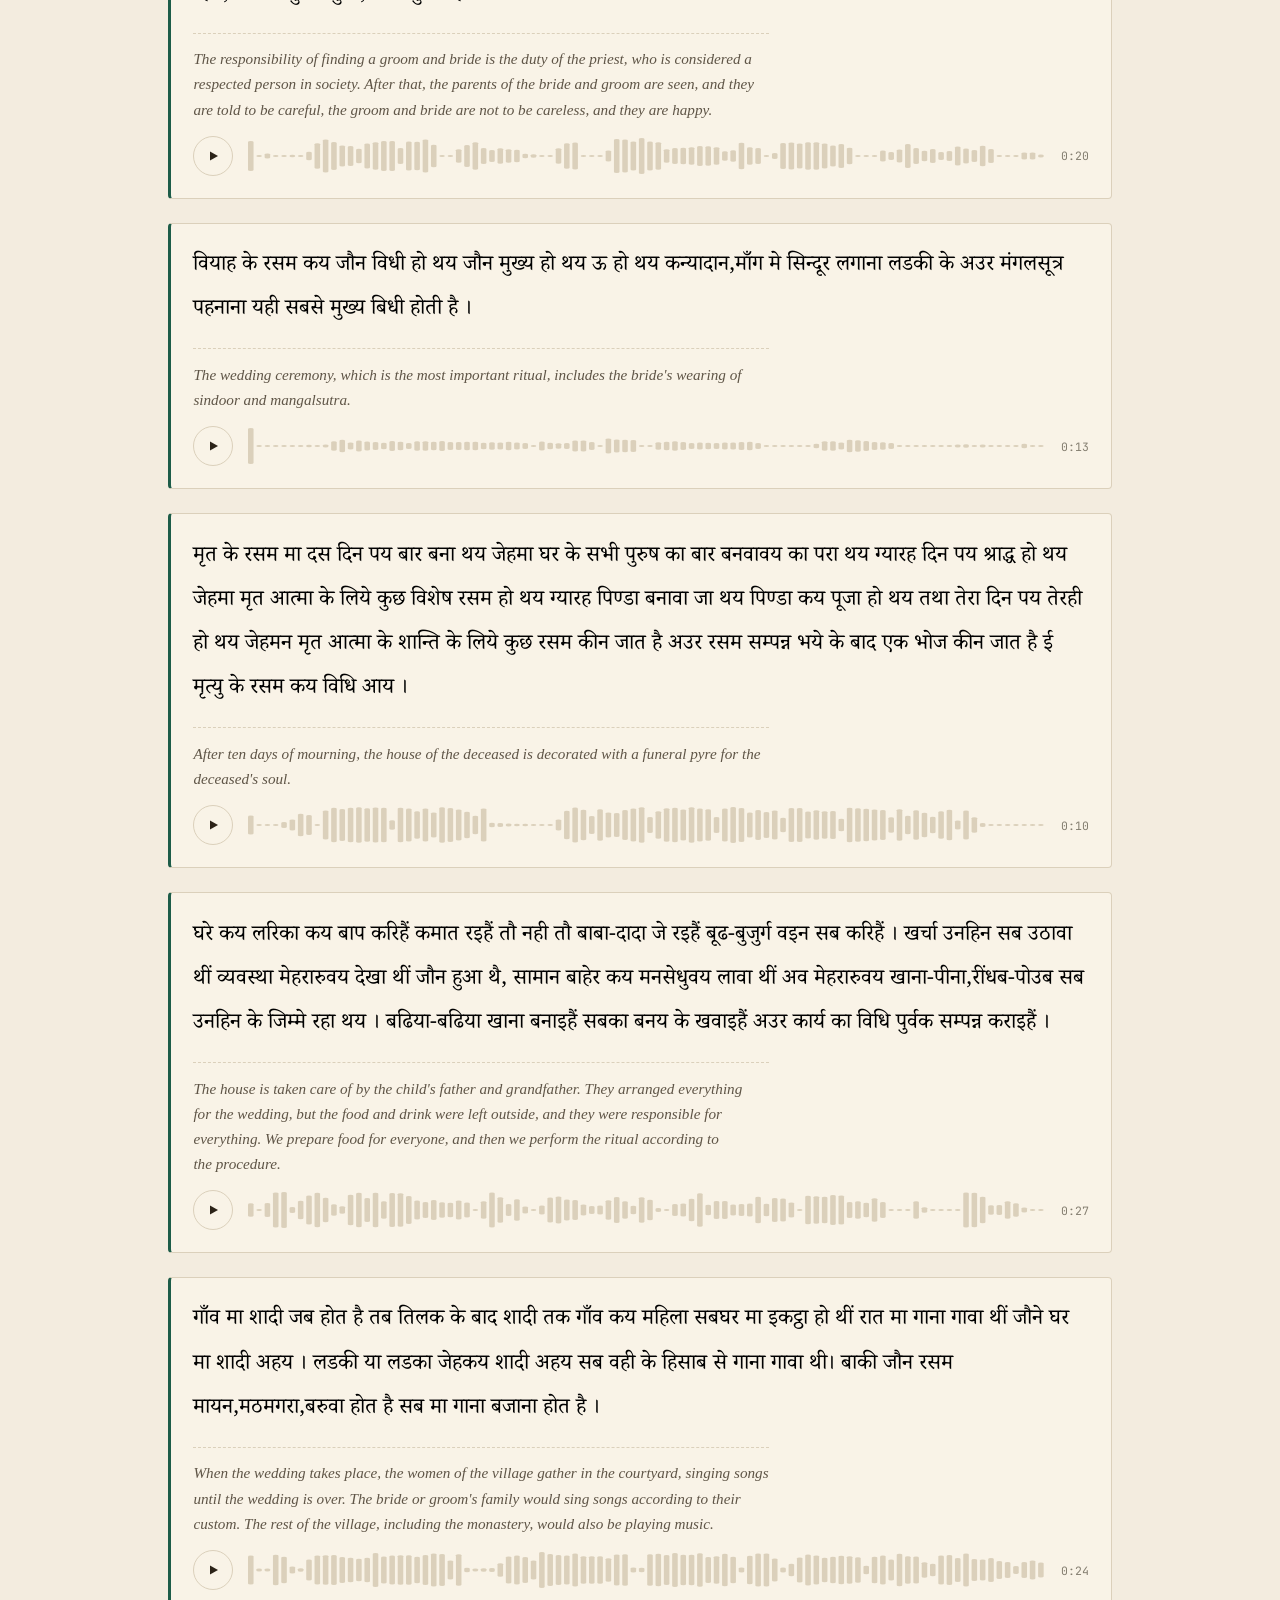
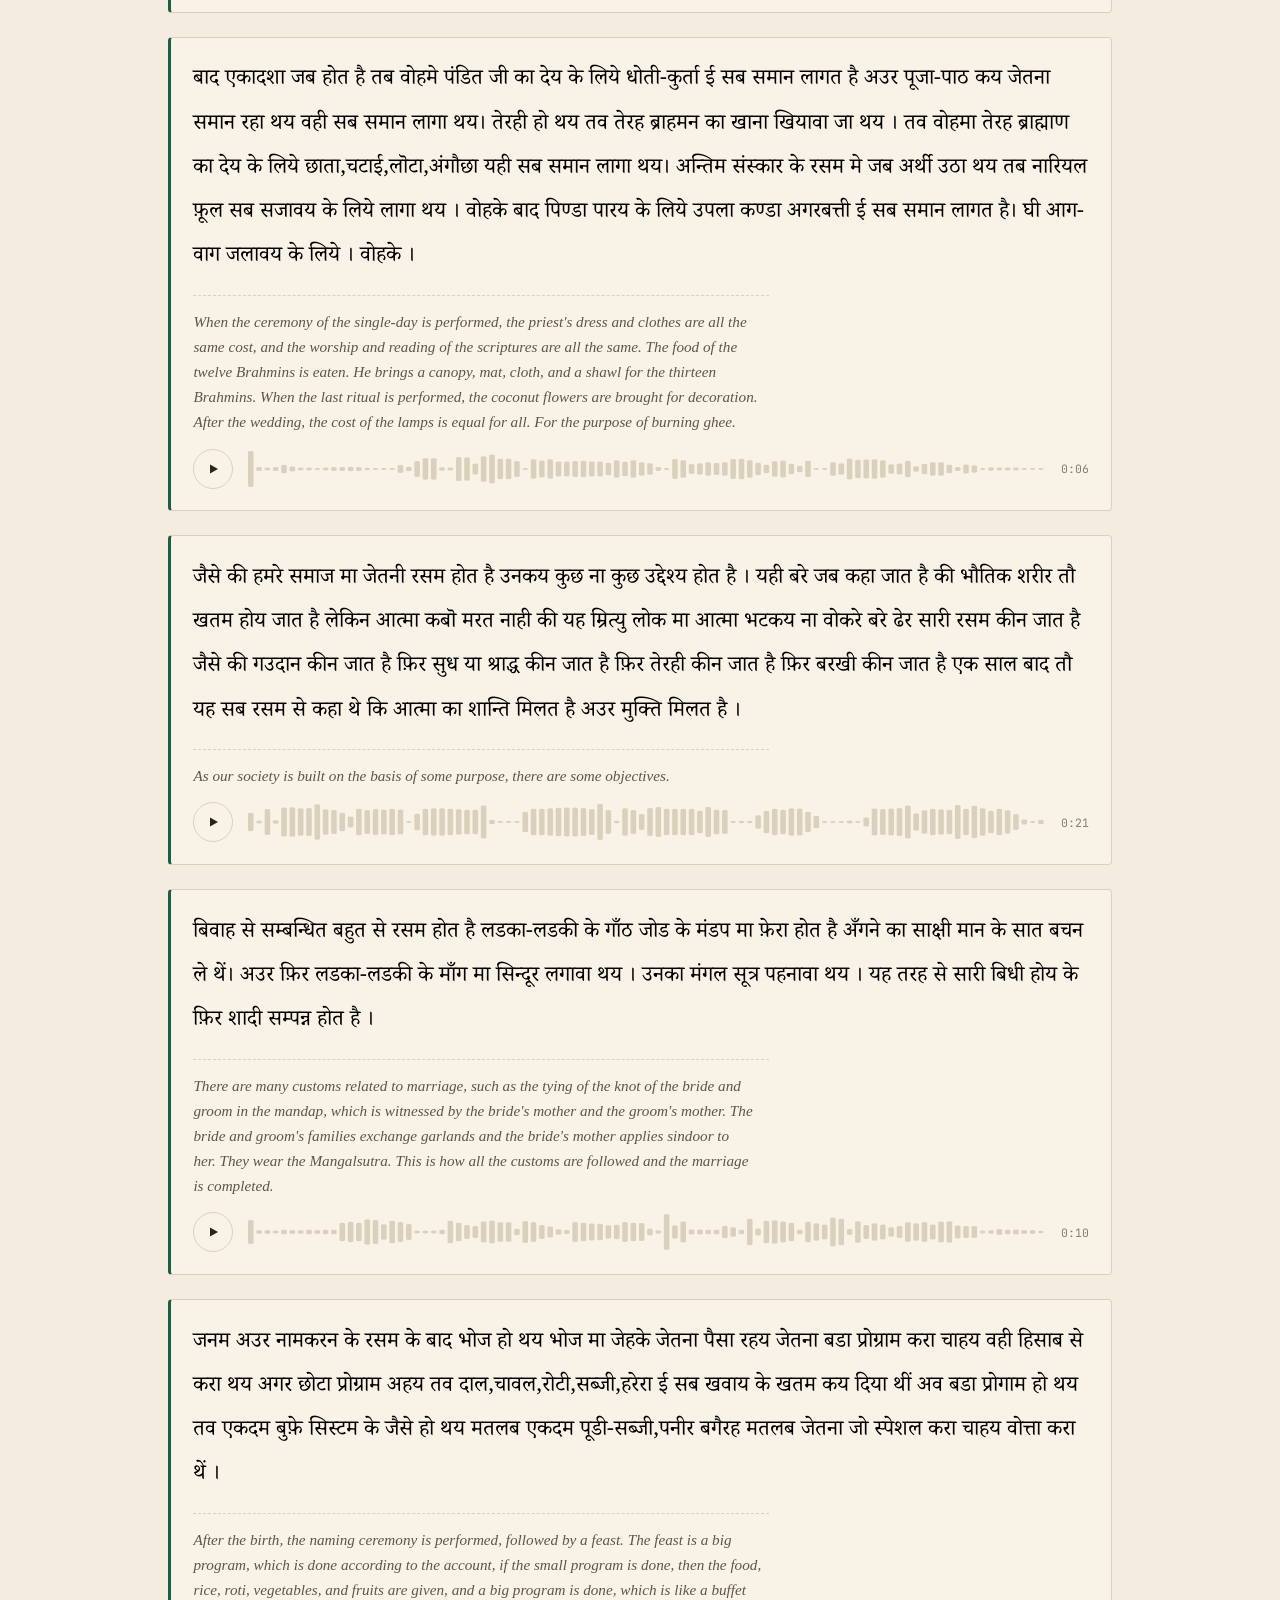
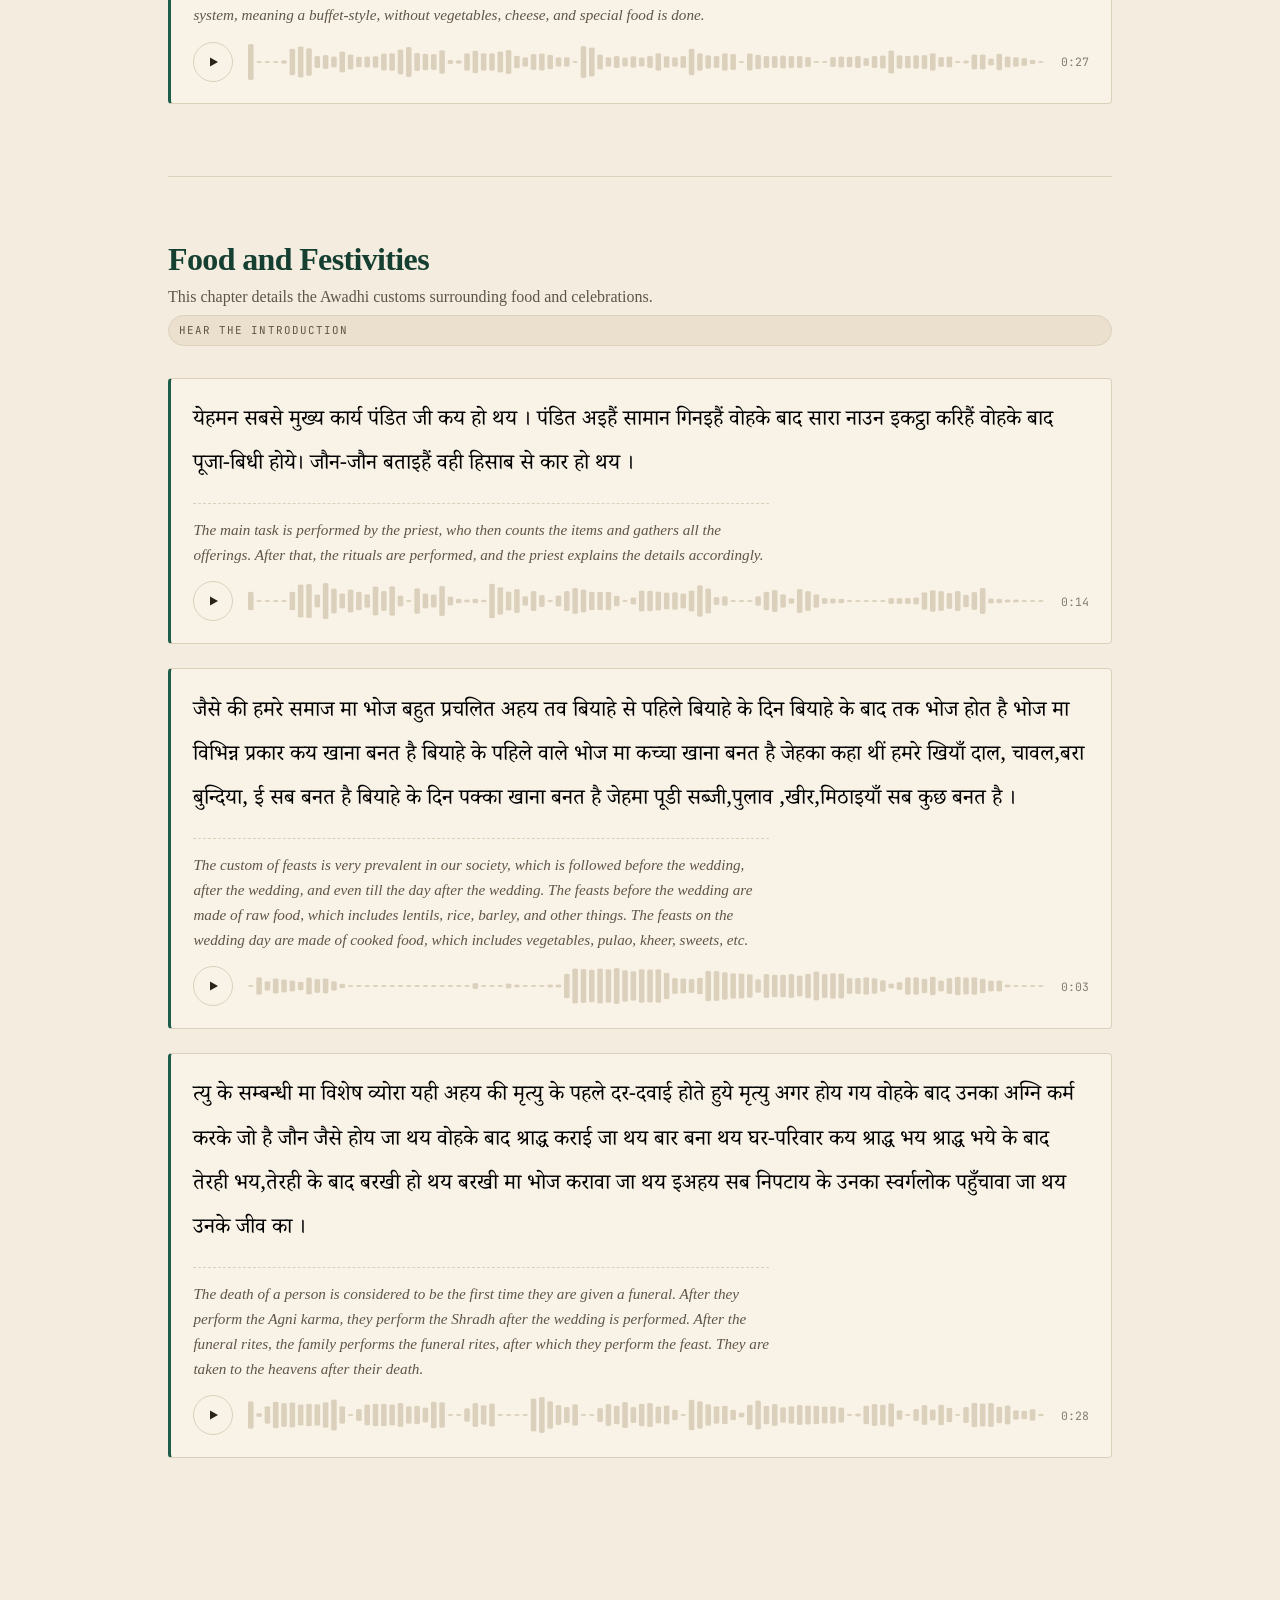
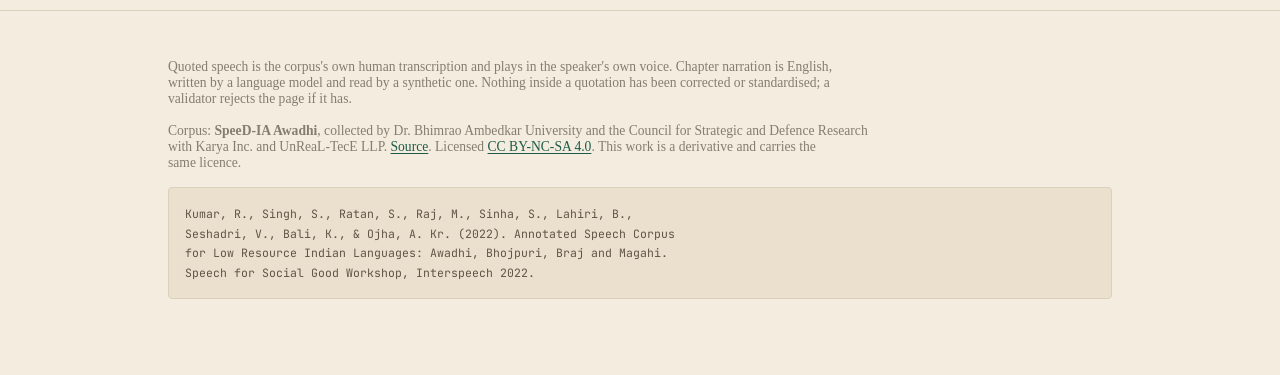
==== commit aa0a1c8f: "Show what the Devanagari means, and meter the microphone Two blocks of script side by side told a no" ====
--- a/web/index.html
+++ b/web/index.html
@@ -9,6 +9,9 @@
 <meta property="og:description" content="A speech model retrained to transcribe Awadhi without translating it into standard Hindi.">
 <meta name="theme-color" content="#f3f4f3" media="(prefers-color-scheme: light)">
 <meta name="theme-color" content="#101214" media="(prefers-color-scheme: dark)">
+<link rel="icon" href="favicon.svg" type="image/svg+xml">
+<link rel="alternate icon" href="favicon.png" type="image/png" sizes="32x32">
+<link rel="apple-touch-icon" href="favicon.png">
 <link rel="preconnect" href="https://fonts.googleapis.com">
 <link rel="preconnect" href="https://fonts.gstatic.com" crossorigin>
 <link href="https://fonts.googleapis.com/css2?family=Archivo:wght@400;500;600&family=JetBrains+Mono:wght@400;500&family=Noto+Serif+Devanagari:wght@400;500&display=swap" rel="stylesheet">
--- a/web/styles.css
+++ b/web/styles.css
@@ -89,12 +89,17 @@
   background: var(--paper);
   /* A barely-there warm bloom at the top, so a long page of text is not a flat
      fill. Fixed, so it does not travel with the scroll. */
-  background-image: radial-gradient(
-    120% 70% at 50% -10%,
-    rgb(255 255 255 / 0.55),
-    rgb(255 255 255 / 0) 60%
-  );
+  background-image:
+    radial-gradient(100% 60% at 50% -8%, rgb(255 252 244 / 0.9), rgb(255 252 244 / 0) 55%),
+    radial-gradient(80% 50% at 85% 8%, rgb(29 92 72 / 0.07), rgb(29 92 72 / 0) 60%),
+    radial-gradient(70% 45% at 8% 22%, rgb(181 102 58 / 0.06), rgb(181 102 58 / 0) 60%);
   background-attachment: fixed;
+}
+
+:root[data-theme="dark"] body {
+  background-image:
+    radial-gradient(100% 60% at 50% -8%, rgb(255 255 255 / 0.05), rgb(255 255 255 / 0) 55%),
+    radial-gradient(80% 50% at 85% 8%, rgb(134 194 169 / 0.07), rgb(134 194 169 / 0) 60%);
   color: var(--ink);
   font-family: var(--latin);
   font-size: 1rem;
@@ -149,7 +154,9 @@
   font-size: clamp(2.6rem, 9vw, 5.2rem);
   line-height: 0.98;
   margin-bottom: 1.25rem;
-}
+  color: var(--accent);
+}
+:root[data-theme="dark"] .hero h1 { color: var(--accent-deep); }
 .hero .lede {
   font-size: clamp(1.05rem, 2.2vw, 1.3rem);
   color: var(--ink-2);
@@ -458,6 +465,9 @@
   -webkit-mask-image: radial-gradient(130% 90% at 50% 40%, #000 35%, transparent 85%);
   mask-image: radial-gradient(130% 90% at 50% 40%, #000 35%, transparent 85%);
 }
+.wordwall { opacity: 0.14; }
+:root[data-theme="dark"] .wordwall { opacity: 0.1; }
+
 .wordwall span {
   position: absolute;
   font-family: var(--deva);
@@ -465,16 +475,16 @@
   line-height: 1;
   white-space: nowrap;
   color: var(--accent);
-  opacity: 0.075;
-}
-:root[data-theme="dark"] .wordwall span { opacity: 0.1; }
+}
+
 
 /* Content sits above the wall; the grain stays above both. */
 body > *:not(.wordwall) { position: relative; z-index: 2; }
 body::before { z-index: 3; }
 
 @media (max-width: 48rem) {
-  .wordwall span { opacity: 0.04; }
+  .wordwall span { opacity: 0.1; }
+  :root[data-theme="dark"] .wordwall span { opacity: 0.08; }
 }
 
 .example .why {
@@ -537,3 +547,29 @@
 }
 .bar .v b { font-weight: 600; color: var(--ink); }
 .chart-note { font-size: 0.85rem; color: var(--ink-3); margin-top: 1.25rem; }
+
+/* English beneath a Devanagari line, so the comparison reads without the
+   script. Set apart from the transcript it explains rather than beside it. */
+.gloss-line,
+.out-note {
+  display: block;
+  font-family: var(--latin);
+  font-size: 0.84rem;
+  font-style: italic;
+  line-height: 1.55;
+  color: var(--ink-3);
+  margin-top: 0.35rem;
+}
+.row.stock .gloss-line, .machine .bad .out-note { color: var(--warn); font-style: normal; }
+.machine .out-note { margin-top: 0.5rem; }
+
+.meter {
+  background: var(--sunk);
+  border: 1px solid var(--rule);
+  border-radius: var(--radius);
+  padding: 0.5rem 0.75rem;
+  margin-bottom: 0.9rem;
+}
+.wave.live { height: 2.75rem; width: 100%; }
+.wave.live rect { fill: var(--rule); transition: none; }
+.wave.live rect.on { fill: var(--warn); }
